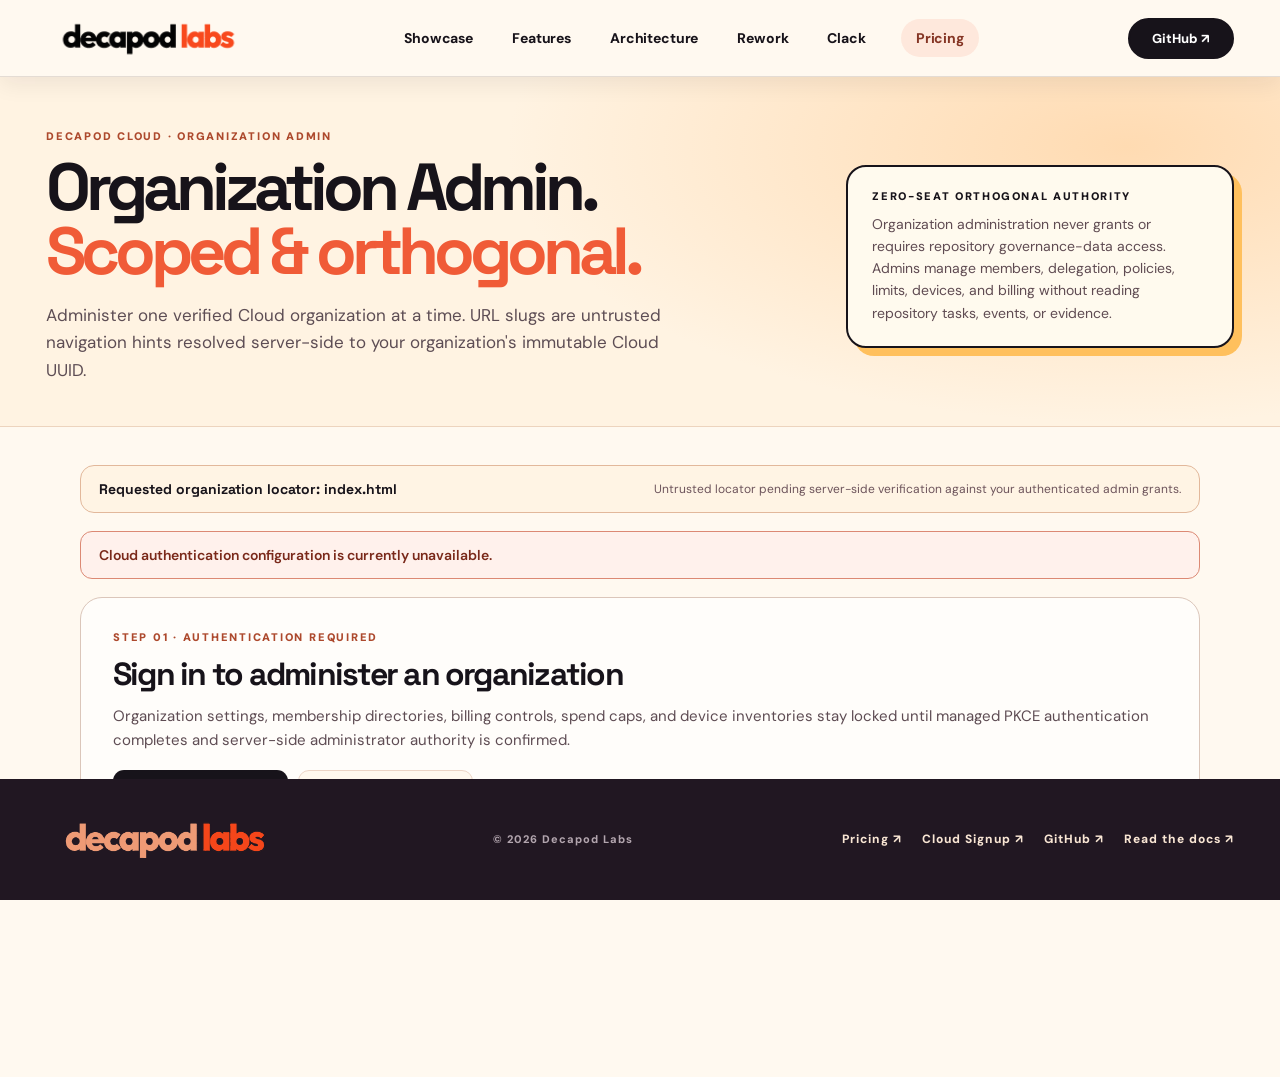
==== admin/index.html @ 1f008b2f "Harden public proof provenance (#72) and degraded availability & synthetic readiness (#71)" ====
<!doctype html>
<html lang="en">
<head>
<meta charset="utf-8">
<meta name="viewport" content="width=device-width, initial-scale=1">
<meta name="theme-color" content="#fff5e9">
<meta name="robots" content="noindex,nofollow">
<meta name="referrer" content="no-referrer">
<meta name="decapod-flow-contract" content="1">
<meta name="decapod-asset-release" content="20261124-p3">
<meta name="description" content="Authenticated Decapod Cloud organization administration: members, invitations, repository assignments, resource limits, spend caps, devices, and billing.">
<link rel="canonical" href="https://decapodlabs.ai/admin/">
<link rel="icon" type="image/png" href="/assets/favicon.png">
<link rel="preconnect" href="https://fonts.googleapis.com">
<link rel="preconnect" href="https://fonts.gstatic.com" crossorigin>
<link href="https://fonts.googleapis.com/css2?family=DM+Sans:wght@400;500;600;700;800&family=Space+Grotesk:wght@400;500;600;700&display=swap" rel="stylesheet">
<link rel="stylesheet" href="/styles.css?v=20261123-current-nav">
<link rel="stylesheet" href="/admin/admin.css?v=20261121-w2">
<script src="/cloud-flow.js?v=20261124-p3" defer></script>
<script src="/admin/admin.js?v=20261124-p3" defer></script>
<title>Cloud Organization Admin — Decapod Labs</title>
</head>
<body class="admin-page site-footer-pinned">
<a class="skip" href="#main">Skip to content</a>
<header class="nav">
  <div class="wrap nav-content">
    <a href="/" class="brand" aria-label="Decapod Labs home"><img class="site-wordmark" src="/assets/logo-a.png" alt="Decapod Labs" width="420" height="140"></a>
    <nav class="nav-links" aria-label="Site navigation">
      <a href="/#showcase">Showcase</a>
      <a href="/#features">Features</a>
      <a href="/#architecture">Architecture</a>
      <a href="/tecr.html">Rework</a>
      <a href="/clack/index.html">Clack</a>
      <a class="nav-pricing" href="/pricing">Pricing</a>
    </nav>
    <a class="nav-cta" href="https://github.com/DecapodLabs/decapod" target="_blank" rel="noopener noreferrer">GitHub <span aria-hidden="true">↗</span></a>
  </div>
</header>
<main id="main">
  <section class="admin-hero" aria-labelledby="admin-heading">
    <div class="wrap admin-hero-grid">
      <div>
        <p class="admin-eyebrow">DECAPOD CLOUD · ORGANIZATION ADMIN</p>
        <h1 id="admin-heading">Organization Admin.<br><span>Scoped &amp; orthogonal.</span></h1>
        <p class="admin-intro">Administer one verified Cloud organization at a time. URL slugs are untrusted navigation hints resolved server-side to your organization's immutable Cloud UUID.</p>
      </div>
      <aside class="admin-guardrail-card" aria-label="Authorization boundary">
        <strong>ZERO-SEAT ORTHOGONAL AUTHORITY</strong>
        <p>Organization administration never grants or requires repository governance-data access. Admins manage members, delegation, policies, limits, devices, and billing without reading repository tasks, events, or evidence.</p>
      </aside>
    </div>
  </section>

  <section class="admin-app-section" id="admin-app" aria-label="Authenticated organization administration">
    <div class="wrap admin-shell">
      <div class="admin-banner" id="admin-route-banner" role="status" hidden>
        <strong id="admin-route-banner-title"></strong>
        <span id="admin-route-banner-note"></span>
      </div>

      <div class="admin-status-line" id="admin-status" role="status" aria-live="polite">Checking managed authentication status…</div>

      <div class="admin-card" id="admin-account-bar" hidden>
        <div class="admin-account-grid">
          <div>
            <span class="admin-kicker">AUTHENTICATED OPERATOR SESSION</span>
            <p class="admin-account-summary" id="admin-account-summary"></p>
          </div>
          <div class="admin-org-switcher" id="admin-org-switcher-wrap" hidden>
            <label for="admin-org-select">Administered organization</label>
            <select id="admin-org-select"></select>
            <span class="admin-org-badge" id="admin-org-uuid-badge"></span>
          </div>
          <div class="admin-account-actions">
            <button type="button" class="admin-btn admin-btn-secondary" id="admin-refresh-btn">Refresh organization</button>
            <button type="button" class="admin-btn admin-btn-ghost" id="admin-sign-out-btn">Sign out</button>
          </div>
        </div>
      </div>

      <div class="admin-card" id="admin-auth-gate">
        <span class="admin-kicker">STEP 01 · AUTHENTICATION REQUIRED</span>
        <h2>Sign in to administer an organization</h2>
        <p class="admin-copy">Organization settings, membership directories, billing controls, spend caps, and device inventories stay locked until managed PKCE authentication completes and server-side administrator authority is confirmed.</p>
        <div class="admin-actions">
          <button type="button" class="admin-btn admin-btn-primary" id="admin-auth-github">Sign in with GitHub <span aria-hidden="true">↗</span></button>
          <button type="button" class="admin-btn admin-btn-secondary" id="admin-auth-google">Sign in with Google <span aria-hidden="true">↗</span></button>
          <button type="button" class="admin-btn admin-btn-ghost" id="admin-cancel-auth-btn" hidden>Cancel pending sign-in</button>
        </div>
        <p class="admin-hint" id="admin-auth-provider-note" role="status"></p>
      </div>

      <div class="admin-card" id="admin-identity-panel" hidden>
        <span class="admin-kicker">STEP 02 · IDENTITY VERIFICATION</span>
        <h2 id="admin-identity-heading">Connect a verified GitHub identity</h2>
        <p class="admin-copy" id="admin-identity-message"></p>
        <div class="admin-actions" id="admin-identity-link-actions" hidden>
          <button type="button" class="admin-btn admin-btn-primary" id="admin-link-github-btn">Link verified GitHub account <span aria-hidden="true">↗</span></button>
        </div>
        <div class="admin-actions" id="admin-identity-quarantine-actions" hidden>
          <button type="button" class="admin-btn admin-btn-primary" id="admin-confirm-provider-btn">Confirm attached provider</button>
          <button type="button" class="admin-btn admin-btn-danger" id="admin-revoke-provider-btn">Revoke unexpected provider</button>
        </div>
      </div>

      <div class="admin-card admin-card-denied" id="admin-denied-panel" hidden>
        <span class="admin-kicker" id="admin-denied-kicker">ACCESS DENIED</span>
        <h2 id="admin-denied-heading">Organization administration unavailable</h2>
        <p class="admin-copy" id="admin-denied-message"></p>
        <p class="admin-hint" id="admin-denied-detail" role="status"></p>
        <div class="admin-actions" id="admin-denied-actions">
          <button type="button" class="admin-btn admin-btn-primary" id="admin-open-authorized-org-btn" hidden>Switch to an administered organization</button>
          <a class="admin-btn admin-btn-secondary" href="/pricing">View Cloud plans <span aria-hidden="true">↗</span></a>
          <a class="admin-btn admin-btn-ghost" href="/signup">Go to Cloud signup <span aria-hidden="true">↗</span></a>
        </div>
      </div>

      <div class="admin-workspace" id="admin-workspace" hidden>
        <section class="admin-card admin-context-card" aria-labelledby="admin-context-heading">
          <div class="admin-context-header">
            <div>
              <span class="admin-kicker">CANONICAL ORGANIZATION CONTEXT</span>
              <h2 id="admin-context-heading">Verified organization scope</h2>
            </div>
            <span class="admin-pill" id="admin-orthogonality-pill">ZERO-SEAT ADMIN · NO REPO DATA ACCESS</span>
          </div>
          <dl class="admin-context-meta">
            <div><dt>Canonical Cloud Org UUID</dt><dd id="admin-active-org-uuid"></dd></div>
            <div><dt>Resolved Slug</dt><dd id="admin-active-org-slug"></dd></div>
            <div><dt>Source Provider</dt><dd id="admin-active-org-provider"></dd></div>
            <div><dt>Governance-Data Isolation</dt><dd id="admin-orthogonality-summary"></dd></div>
          </dl>
          <p class="admin-hint" id="admin-route-mode-note"></p>
        </section>

        <section class="admin-card" id="admin-repos-section" aria-labelledby="admin-repos-heading">
          <span class="admin-kicker">REPOSITORIES &amp; PAID SEAT ASSIGNMENTS</span>
          <h2 id="admin-repos-heading">Repository registry &amp; explicit seat grants</h2>
          <p class="admin-copy">Org admins can enroll repositories, rename display settings, and assign purchased seats without holding a contributor seat themselves. Repository tasks, events, and evidence remain inaccessible from Admin.</p>

          <div class="admin-table-wrap">
            <table class="admin-table">
              <thead>
                <tr>
                  <th scope="col">Repository</th>
                  <th scope="col">Canonical ID</th>
                  <th scope="col">Paid capacity</th>
                  <th scope="col">Your repo data access</th>
                </tr>
              </thead>
              <tbody id="admin-repos-list"></tbody>
            </table>
          </div>
          <p class="admin-hint" id="admin-repos-empty" hidden>No active repositories enrolled in this organization yet.</p>

          <div class="admin-subgrid">
            <div class="admin-subcard">
              <h3>Enroll verified GitHub repository</h3>
              <div class="admin-field">
                <label for="admin-enroll-repo-input">Repository slug (<code>owner/repo</code>)</label>
                <input id="admin-enroll-repo-input" type="text" autocomplete="off" spellcheck="false" placeholder="DecapodLabs/decapod" maxlength="201">
              </div>
              <div class="admin-actions">
                <button type="button" class="admin-btn admin-btn-primary" id="admin-enroll-repo-btn">Verify &amp; enroll repository</button>
                <button type="button" class="admin-btn admin-btn-secondary" id="admin-authorize-github-btn" hidden>Authorize GitHub repo lookup <span aria-hidden="true">↗</span></button>
              </div>
              <p class="admin-hint" id="admin-enroll-status" role="status"></p>
            </div>

            <div class="admin-subcard">
              <h3>Rename repository display label</h3>
              <div class="admin-field">
                <label for="admin-settings-project-select">Target repository</label>
                <select id="admin-settings-project-select"></select>
              </div>
              <div class="admin-field">
                <label for="admin-settings-project-name">Display name</label>
                <input id="admin-settings-project-name" type="text" maxlength="200" autocomplete="off">
              </div>
              <div class="admin-actions">
                <button type="button" class="admin-btn admin-btn-secondary" id="admin-save-project-btn">Save display name</button>
              </div>
              <p class="admin-hint" id="admin-project-settings-status" role="status"></p>
            </div>
          </div>

          <div class="admin-subcard admin-seat-assign-card">
            <h3>Assign or revoke paid repository seat</h3>
            <p class="admin-hint">Assigning a seat grants that member access only to the chosen repository. Removing an admin's paid seat preserves their organization Admin role.</p>
            <div class="admin-form-row">
              <div class="admin-field">
                <label for="admin-assign-project-select">Repository</label>
                <select id="admin-assign-project-select"></select>
              </div>
              <div class="admin-field">
                <label for="admin-assign-member-select">Seated member</label>
                <select id="admin-assign-member-select"></select>
              </div>
            </div>
            <div class="admin-actions">
              <button type="button" class="admin-btn admin-btn-primary" id="admin-assign-seat-btn">Assign paid seat</button>
              <button type="button" class="admin-btn admin-btn-danger" id="admin-revoke-seat-btn">Revoke paid seat</button>
              <button type="button" class="admin-btn admin-btn-ghost" id="admin-more-billing-members-btn" hidden>Load more eligible members</button>
            </div>
            <p class="admin-hint" id="admin-seat-assign-status" role="status"></p>
          </div>
        </section>

        <section class="admin-card" id="admin-members-section" aria-labelledby="admin-members-heading">
          <span class="admin-kicker">MEMBERS, INVITATIONS &amp; DELEGATION</span>
          <h2 id="admin-members-heading">Organization directory &amp; admin delegation</h2>
          <p class="admin-copy">Invite teammates by verified account UUID, manage seated members, delegate administrator authority independently of repository seats, and transfer primary ownership.</p>

          <div class="admin-subgrid">
            <div class="admin-subcard">
              <h3>Seated workspace members</h3>
              <ul class="admin-list" id="admin-members-list"></ul>
              <div class="admin-actions">
                <button type="button" class="admin-btn admin-btn-secondary" id="admin-refresh-members-btn">Refresh members</button>
                <button type="button" class="admin-btn admin-btn-ghost" id="admin-next-members-btn" hidden>Load more members</button>
              </div>
              <p class="admin-hint" id="admin-members-status" role="status"></p>
            </div>

            <div class="admin-subcard">
              <h3>Invite teammate (membership only)</h3>
              <p class="admin-hint">Invitations bind to a verified Decapod Cloud account UUID. Acceptance grants organization membership only; repository data access requires an explicit seat assignment.</p>
              <div class="admin-field">
                <label for="admin-invite-recipient">Recipient Cloud Account UUID</label>
                <input id="admin-invite-recipient" type="text" autocomplete="off" spellcheck="false" placeholder="00000000-0000-4000-8000-000000000000" maxlength="36">
              </div>
              <div class="admin-actions">
                <button type="button" class="admin-btn admin-btn-primary" id="admin-invite-btn">Create invitation</button>
                <button type="button" class="admin-btn admin-btn-secondary" id="admin-refresh-invitations-btn">Refresh invitations</button>
                <button type="button" class="admin-btn admin-btn-ghost" id="admin-more-invitations-btn" hidden>Load more invitations</button>
              </div>
              <div class="admin-invite-copy-box" id="admin-invitation-copy-box" hidden>
                <label for="admin-invitation-link">Single-use invitation URL</label>
                <input id="admin-invitation-link" type="text" readonly>
                <button type="button" class="admin-btn admin-btn-secondary" id="admin-copy-invitation-btn">Copy invitation URL</button>
              </div>
              <ul class="admin-list" id="admin-invitations-list"></ul>
              <p class="admin-hint" id="admin-invitations-status" role="status"></p>
            </div>
          </div>

          <div class="admin-subcard" id="admin-delegation-box">
            <h3>Administrator delegation &amp; continuity</h3>
            <p class="admin-hint" id="admin-delegation-note">Delegated organization administrators manage members, billing, repositories, policies, and limits without automatic repository governance-data grants. The last active administrator cannot be removed.</p>
            <p class="admin-hint" id="admin-delegation-meta"></p>
            <ul class="admin-list" id="admin-delegation-list"></ul>
            <ul class="admin-list" id="admin-delegation-invites-list"></ul>
            <div class="admin-form-row">
              <div class="admin-field">
                <label for="admin-delegate-account">Target member Account UUID</label>
                <input id="admin-delegate-account" type="text" autocomplete="off" spellcheck="false" placeholder="00000000-0000-4000-8000-000000000000" maxlength="36">
              </div>
              <div class="admin-field">
                <label for="admin-delegate-action-note">Expected policy role</label>
                <input id="admin-delegate-action-note" type="text" readonly value="admin (orthogonal to repo seats)">
              </div>
            </div>
            <div class="admin-actions">
              <button type="button" class="admin-btn admin-btn-primary" id="admin-grant-admin-btn">Grant org admin</button>
              <button type="button" class="admin-btn admin-btn-secondary" id="admin-invite-admin-btn">Invite org admin</button>
              <button type="button" class="admin-btn admin-btn-danger" id="admin-revoke-admin-btn">Revoke org admin</button>
              <button type="button" class="admin-btn admin-btn-secondary" id="admin-transfer-owner-btn">Transfer primary ownership</button>
            </div>
            <p class="admin-hint" id="admin-delegation-status" role="status"></p>
          </div>
        </section>

        <section class="admin-card" id="admin-templates-section" aria-labelledby="admin-templates-heading">
          <span class="admin-kicker">CROSS-ORGANIZATION POLICY TEMPLATES</span>
          <h2 id="admin-templates-heading">Export &amp; import repository access-policy templates</h2>
          <p class="admin-copy">When you administer multiple organizations, export bounded repository policy templates (tier, repair-approval, TTL) into another organization you administer without copying seats, grants, billing, or governance data.</p>
          <div class="admin-form-row">
            <div class="admin-field">
              <label for="admin-template-source-project">Source repository (current org)</label>
              <select id="admin-template-source-project"></select>
            </div>
            <div class="admin-field">
              <label for="admin-template-target-org">Destination administered organization</label>
              <select id="admin-template-target-org"></select>
            </div>
            <div class="admin-field">
              <label for="admin-template-target-project">Target repository ID/slug (on destination)</label>
              <input id="admin-template-target-project" type="text" autocomplete="off" spellcheck="false" placeholder="TargetOrg/repo" maxlength="201">
            </div>
          </div>
          <div class="admin-actions">
            <button type="button" class="admin-btn admin-btn-secondary" id="admin-export-template-btn">Export policy template</button>
            <button type="button" class="admin-btn admin-btn-secondary" id="admin-preview-template-btn" disabled>Preview in target</button>
            <button type="button" class="admin-btn admin-btn-primary" id="admin-import-template-btn" disabled>Apply policy template</button>
          </div>
          <p class="admin-hint" id="admin-template-status" role="status"></p>
          <ul class="admin-list" id="admin-template-audit-list"></ul>
        </section>

        <section class="admin-card" id="admin-limits-section" aria-labelledby="admin-limits-heading">
          <span class="admin-kicker">SPEND CAPS, OPERATING LIMITS &amp; ALERTS</span>
          <h2 id="admin-limits-heading">Resource limits &amp; paid overage spend cap</h2>
          <p class="admin-copy">Paid overages remain OFF by default ($0 exposure). Configure operating limits and warning/critical alerts per resource category, or opt in explicitly with a finite monthly USD spend cap.</p>

          <div class="admin-overage-box">
            <p class="admin-status-inline" id="admin-overage-status">Loading spend-cap policy…</p>
            <p class="admin-hint" id="admin-overage-receipt"></p>
            <div class="admin-form-row">
              <div class="admin-field">
                <label for="admin-overage-cap-usd">Monthly paid overage spend cap (USD)</label>
                <input id="admin-overage-cap-usd" type="number" min="1" max="1000000" step="0.01" placeholder="25.00">
              </div>
              <div class="admin-field admin-checkbox-field">
                <label><input id="admin-overage-terms-check" type="checkbox"> Acknowledge published V7 per-resource overage terms (request pressure excluded)</label>
              </div>
            </div>
            <div class="admin-actions">
              <button type="button" class="admin-btn admin-btn-primary" id="admin-overages-enable-btn">Enable paid overages with cap</button>
              <button type="button" class="admin-btn admin-btn-secondary" id="admin-overages-update-btn" hidden>Update monthly spend cap</button>
              <button type="button" class="admin-btn admin-btn-danger" id="admin-overages-revoke-btn" hidden>Revoke paid overages</button>
            </div>
            <p class="admin-hint" id="admin-overage-save-status" role="status"></p>
            <ul class="admin-list" id="admin-overage-ledger-list"></ul>
          </div>

          <div class="admin-resource-grid" id="admin-resource-cards"></div>

          <div class="admin-subcard">
            <h3>Adjust category operating limit</h3>
            <div class="admin-form-row">
              <div class="admin-field">
                <label for="admin-limit-metric">Resource metric</label>
                <select id="admin-limit-metric"></select>
              </div>
              <div class="admin-field">
                <label for="admin-limit-cap">Operating limit (blank = default ceiling)</label>
                <input id="admin-limit-cap" type="number" min="1" step="1" placeholder="Default ceiling">
              </div>
              <div class="admin-field">
                <label for="admin-limit-warn">Warning threshold (%)</label>
                <input id="admin-limit-warn" type="number" min="1" max="99" step="1" value="80">
              </div>
              <div class="admin-field">
                <label for="admin-limit-crit">Critical threshold (%)</label>
                <input id="admin-limit-crit" type="number" min="2" max="100" step="1" value="95">
              </div>
              <div class="admin-field">
                <label for="admin-limit-notify">Notify channel flags (0–7)</label>
                <input id="admin-limit-notify" type="number" min="0" max="7" step="1" value="1">
              </div>
            </div>
            <div class="admin-actions">
              <button type="button" class="admin-btn admin-btn-primary" id="admin-save-limit-btn">Save operating limit</button>
              <button type="button" class="admin-btn admin-btn-secondary" id="admin-reset-limit-btn">Reset to default ceiling</button>
              <button type="button" class="admin-btn admin-btn-ghost" id="admin-refresh-limits-btn">Refresh limits &amp; alerts</button>
            </div>
            <p class="admin-hint" id="admin-limit-save-status" role="status"></p>
          </div>

          <div class="admin-subcard">
            <h3>Active resource &amp; spend alerts</h3>
            <ul class="admin-list" id="admin-resource-alerts"></ul>
          </div>
        </section>

        <section class="admin-card" id="admin-billing-section" aria-labelledby="admin-billing-heading">
          <span class="admin-kicker">BILLING &amp; SUBSCRIPTION PORTAL</span>
          <h2 id="admin-billing-heading">Subscription status &amp; Stripe Billing Portal</h2>
          <p class="admin-status-inline" id="admin-billing-status">Checking billing state…</p>
          <div class="admin-subcard" id="admin-pending-order-box" hidden>
            <p class="admin-hint" id="admin-pending-order-summary"></p>
            <div class="admin-actions">
              <button type="button" class="admin-btn admin-btn-danger" id="admin-cancel-order-btn">Cancel pending billing change</button>
            </div>
          </div>
          <div class="admin-actions">
            <button type="button" class="admin-btn admin-btn-primary" id="admin-billing-portal-btn">Open Stripe Billing Portal <span aria-hidden="true">↗</span></button>
            <a class="admin-btn admin-btn-secondary" id="admin-add-capacity-link" href="/signup">Purchase or add repo capacity <span aria-hidden="true">↗</span></a>
          </div>
          <p class="admin-hint" id="admin-billing-detail" role="status"></p>
        </section>

        <section class="admin-card" id="admin-devices-section" aria-labelledby="admin-devices-heading">
          <span class="admin-kicker">ENROLLED DEVICES &amp; KEY REVOCATION</span>
          <h2 id="admin-devices-heading">Enrolled CLI device inventory</h2>
          <p class="admin-copy">Inspect enrolled DPoP device keys (JWK thumbprint, enrollment timestamp, last-seen timestamp, and MFA step-up assurance) and revoke keys immediately.</p>
          <div class="admin-actions">
            <button type="button" class="admin-btn admin-btn-secondary" id="admin-refresh-devices-btn">Refresh enrolled devices</button>
          </div>
          <p class="admin-hint" id="admin-devices-status" role="status"></p>
          <ul class="admin-list" id="admin-devices-list"></ul>
        </section>

        <section class="admin-card" id="admin-recovery-section" aria-labelledby="admin-recovery-heading">
          <span class="admin-kicker">CONTINUITY &amp; RECOVERY</span>
          <h2 id="admin-recovery-heading">Organization recovery contact &amp; orphan recovery</h2>
          <p class="admin-copy">Designate a secondary recovery contact or inspect high-assurance dual-proof organization recovery without database credentials, SQL access, or impersonating departed users.</p>
          <p class="admin-status-inline" id="admin-recovery-contact-summary">Loading designated recovery contact…</p>
          <div class="admin-form-row">
            <div class="admin-field">
              <label for="admin-recovery-contact-input">Designated recovery contact Account UUID</label>
              <input id="admin-recovery-contact-input" type="text" autocomplete="off" spellcheck="false" placeholder="00000000-0000-4000-8000-000000000000" maxlength="36">
            </div>
          </div>
          <div class="admin-actions">
            <button type="button" class="admin-btn admin-btn-primary" id="admin-set-recovery-contact-btn">Set recovery contact</button>
            <button type="button" class="admin-btn admin-btn-danger" id="admin-clear-recovery-contact-btn">Clear recovery contact</button>
            <button type="button" class="admin-btn admin-btn-secondary" id="admin-refresh-recovery-btn">Refresh recovery status</button>
          </div>
          <p class="admin-hint" id="admin-recovery-status" role="status">Orphaned organization recovery requires fresh authentication and two independent verified corporate proofs.</p>
        </section>
      </div>
    </div>
  </section>
</main>
<footer class="footer"><div class="wrap footer-grid"><a href="/" class="footer-brand" aria-label="Decapod Labs home"><img class="site-wordmark" src="/assets/logo-c.png?v=20261118-footer" alt="Decapod Labs" width="420" height="140"></a><span>© 2026 Decapod Labs</span><div><a href="/pricing">Pricing ↗</a><a href="/signup">Cloud Signup ↗</a><a href="https://github.com/DecapodLabs/decapod">GitHub ↗</a><a href="https://decapodlabs.github.io/decapod/">Read the docs ↗</a></div></div></footer>
</body>
</html>
---- styles.css ----
:root{--paper:#fff9f0;--milk:#fff1e0;--white:#fffdfa;--ink:#17131a;--ink2:#29212c;--orange:#f05b37;--orange2:#ff7642;--sun:#ffc65b;--pink:#ffbed0;--border:#35272b;--muted:#786f72;--radius:26px}
*{box-sizing:border-box}html{scroll-behavior:smooth}body{margin:0;color:var(--ink);background:var(--paper);font-family:"DM Sans",system-ui,-apple-system,sans-serif;-webkit-font-smoothing:antialiased}a{color:inherit}button{font:inherit}img{max-width:100%}.wrap{width:min(1430px,calc(100% - 92px));margin-inline:auto}::selection{background:var(--orange);color:#fff}.skip{position:fixed;top:-200px;left:10px;padding:14px;background:#111;color:white;z-index:99}.skip:focus{top:10px}.scroll-progress{height:4px;position:fixed;top:0;left:0;z-index:100;width:0;background:var(--orange);pointer-events:none}.nav{position:relative;z-index:8;border-bottom:1px solid rgba(46,23,23,.1);background:rgba(255,250,242,.93);backdrop-filter:blur(15px)}.nav-content{height:94px;display:flex;align-items:center;justify-content:space-between;gap:24px}.brand{text-decoration:none;display:flex;align-items:center;gap:10px;font-family:"Space Grotesk",sans-serif;font-size:22px;font-weight:700;letter-spacing:-.07em;white-space:nowrap}.brand img{width:49px;height:49px;object-fit:contain}.brand-small{display:inline-block;background:var(--orange);color:white;font-size:12px;letter-spacing:.03em;padding:4px 6px;transform:rotate(-3deg);margin-left:5px;vertical-align:middle;border-radius:3px}.nav-links{display:flex;align-items:center;gap:31px}.nav-links a{font-size:13px;font-weight:800;text-decoration:none}.nav-links a:hover,.footer a:hover,.text-link:hover{color:var(--orange)}.nav-cta{border:2px solid var(--ink);border-radius:100px;text-decoration:none;padding:12px 23px;font-size:13px;font-weight:800;background:var(--ink);color:white;transition:transform .2s,box-shadow .2s}.nav-cta:hover{transform:translateY(-3px);box-shadow:0 6px 0 var(--orange)}.hero{position:relative;overflow:hidden;background:radial-gradient(ellipse 75% 100% at 85% 10%,#ffdfb8 0%,transparent 75%),#fff5e9}.hero-noise{position:absolute;inset:0;pointer-events:none;opacity:.3;background-image:radial-gradient(#e69b74 .7px,transparent .7px);background-size:20px 20px;mask-image:linear-gradient(to right,transparent 25%,black)}.hero-grid{display:grid;grid-template-columns:55% 45%;min-height:760px;align-items:center;position:relative;z-index:1}.hero-text{padding:75px 0 90px;position:relative;z-index:3}.eyebrow,.tiny-label{font-size:12px;font-weight:900;letter-spacing:.13em;text-transform:uppercase;display:flex;align-items:center;gap:10px}.eyebrow-star{color:var(--orange);font-size:23px}.hero h1{font-family:"Space Grotesk",sans-serif;font-size:clamp(94px,10.5vw,175px);line-height:.78;letter-spacing:-.098em;margin:39px 0 48px;font-weight:700;white-space:nowrap}.hero h1 span{color:var(--orange)}.hero-lead{font-family:"Space Grotesk",sans-serif;font-size:clamp(26px,3vw,45px);font-weight:700;letter-spacing:-.056em;line-height:1.02;margin:0 0 18px;max-width:630px}.hero-body{font-size:19px;line-height:1.54;max-width:565px;color:#4c3f41;margin:0}.hero-actions{display:flex;gap:13px;flex-wrap:wrap;margin:36px 0 43px}.btn{display:inline-flex;align-items:center;justify-content:space-between;gap:19px;padding:19px 25px;border-radius:13px;font-size:14px;text-transform:uppercase;text-decoration:none;font-weight:800;box-shadow:0 4px 0 rgba(34,15,22,.1);transition:transform .2s,box-shadow .2s}.btn:hover{transform:translateY(-3px);box-shadow:0 8px 0 rgba(34,15,22,.12)}.btn-dark{background:var(--ink);color:white}.btn-outline{background:transparent;border:2px solid var(--ink);padding:17px 23px}.btn span{font-size:20px}.hero-facts{display:flex;gap:25px;flex-wrap:wrap;font-size:11px;font-weight:900;letter-spacing:.12em}.hero-facts span{display:flex;align-items:center;gap:8px}.hero-facts i{height:7px;width:7px;border-radius:50%;background:var(--orange)}.hero-showcase{height:650px;position:relative;display:grid;place-items:center;isolation:isolate}.sunburst{position:absolute;inset:7% -8% 5%;border-radius:50%;background:radial-gradient(circle at 40% 33%,#ffcc73 5%,#ffad54 42%,#f05b37 72%,#d93b24 100%);box-shadow:0 24px 90px rgba(229,78,31,.23);transform:rotate(-12deg)}.sunburst:after{content:"";position:absolute;inset:6%;border-radius:50%;border:1px dashed rgba(255,246,207,.65)}.hero-halo{position:absolute;border:1px solid rgba(255,248,228,.8);border-radius:50%;pointer-events:none}.halo-a{inset:0% -14% 0;transform:rotate(18deg)}.halo-b{inset:16% -30%;transform:rotate(-16deg)}.crab-art{position:relative;z-index:1;filter:drop-shadow(0px 35px 25px rgba(75,22,24,.23));animation:levitate 4.1s ease-in-out infinite;transform-origin:center}.crab-art img{width:min(600px,44vw);height:auto}.hero-caption{position:absolute;z-index:3;bottom:20px;right:-10px;background:var(--ink);color:#fff;font-size:13px;font-weight:900;letter-spacing:.09em;padding:17px 22px;border-radius:8px;transform:rotate(-5deg);box-shadow:10px 9px 0 var(--sun)}.hero-caption span{margin-right:7px}.floating-chip{position:absolute;z-index:3;background:#fffdf6;border:2px solid var(--ink);padding:13px 17px;font-size:11px;font-weight:900;letter-spacing:.06em;border-radius:13px;box-shadow:5px 5px 0 rgba(33,20,20,.18)}.chip-one{top:9%;left:-12%;transform:rotate(-9deg)}.chip-two{bottom:16%;left:0%;transform:rotate(8deg)}.floating-chip b{color:var(--orange)}.hero-bottom{height:72px;display:flex;align-items:center;justify-content:space-between;border-top:1px solid rgba(44,15,18,.12);font-size:11px;font-weight:900;letter-spacing:.15em;position:relative;z-index:2}.hero-bottom span span{color:var(--orange)}.section-marker{display:flex;justify-content:space-between;gap:15px;border-bottom:1px solid rgba(255,255,255,.22);padding-bottom:17px;font-size:11px;font-weight:900;letter-spacing:.16em}.section-marker.dark{border-bottom-color:rgba(0,0,0,.15)}.film-section{background:var(--ink);color:white;padding:105px 0 92px}.film-title-row{display:flex;justify-content:space-between;align-items:end;gap:30px;margin:48px 0 33px}.film-title-row h2,.kernel-heading h2,.install-grid h2,.flow-grid h2,.closing h2,.statement h2{font-family:"Space Grotesk",sans-serif;letter-spacing:-.075em}.film-title-row h2{font-size:clamp(50px,6.8vw,96px);line-height:.98;margin:0}.film-title-row h2 span{color:var(--orange2)}.film-title-row p{max-width:330px;font-size:17px;line-height:1.5;color:#d4c7c6}.video-shell{position:relative;border:10px solid #38282e;border-radius:25px;overflow:hidden;background:#fff;box-shadow:0 23px 80px rgba(0,0,0,.42)}.video-shell video{width:100%;aspect-ratio:16/9;display:block;object-fit:cover}.video-corner{position:absolute;top:20px;right:22px;color:#242124;background:rgba(255,255,255,.91);font-size:10px;font-weight:900;letter-spacing:.16em;padding:8px 11px;border-radius:4px}.video-controls{display:flex;align-items:center;justify-content:space-between;gap:20px;padding-top:25px}.video-controls button{color:#fff;background:var(--orange);padding:15px 19px;font-size:12px;font-weight:900;letter-spacing:.14em;cursor:pointer;border:0;border-radius:10px}.video-controls button:hover{background:#ff7b56}.video-controls>span{color:#b5a6ae;font-size:12px;letter-spacing:.11em;font-weight:800}.statement{background:var(--orange);color:var(--ink);padding:108px 0 114px}.statement-grid{display:grid;grid-template-columns:1fr 4fr;gap:35px}.statement .tiny-label{padding-top:14px}.statement h2{font-size:clamp(44px,6.9vw,112px);line-height:1.05;font-weight:700;margin:0;max-width:1200px}.statement h2 em{font-style:normal;color:#fff9f0;text-decoration:underline;text-decoration-thickness:6px;text-underline-offset:10px}.kernel-section{padding:102px 0 110px;background:var(--paper)}.kernel-heading{display:flex;justify-content:space-between;align-items:end;gap:60px;margin:53px 0 45px}.kernel-heading h2{font-size:clamp(47px,6.5vw,91px);line-height:.97;margin:0;max-width:780px}.kernel-heading h2 span{color:var(--orange)}.kernel-heading p{font-size:19px;line-height:1.5;color:#6d5e5f;max-width:370px}.feature-grid{display:grid;grid-template-columns:repeat(2,minmax(0,1fr));gap:18px}.feature-card{min-height:390px;padding:36px 38px 31px;border-radius:20px;border:2px solid rgba(25,15,24,.16);display:flex;flex-direction:column;transition:transform .25s,box-shadow .25s}.feature-card:hover{transform:translateY(-6px);box-shadow:0 13px 0 rgba(28,17,23,.13)}.feature-orange{background:var(--orange);color:#22131c}.feature-cream{background:#ffe3b2}.feature-ink{background:#241b29;color:white}.feature-pink{background:#ffc1cf}.feature-head{display:flex;align-items:center;justify-content:space-between;font-size:11px;letter-spacing:.15em;font-weight:900}.feature-head span:last-child{font-size:42px;line-height:.65}.feature-card h3{font-family:"Space Grotesk",sans-serif;font-size:clamp(38px,4.1vw,65px);line-height:.93;letter-spacing:-.08em;margin:45px 0 19px}.feature-card p{font-size:17px;line-height:1.5;max-width:500px;margin:0 0 30px}.feature-foot{font-size:10px;font-weight:900;letter-spacing:.1em;margin-top:auto}.flow-section{background:#ffdc8e;padding:108px 0}.flow-grid{display:grid;grid-template-columns:1.05fr .95fr;align-items:center;gap:100px}.flow-grid h2{font-size:clamp(54px,5.9vw,92px);line-height:1.01;margin:34px 0}.flow-grid h2 span{color:#d7472b}.flow-grid p:not(.eyebrow){max-width:550px;font-size:19px;line-height:1.55;color:#49332f}.text-link{display:inline-block;margin-top:12px;font-size:15px;font-weight:900;text-underline-offset:5px}.flow-diagram{border:2px solid var(--ink);border-radius:22px;padding:25px;background:#fff8e8;box-shadow:13px 13px 0 var(--orange)}.diagram-unit{display:flex;gap:21px;align-items:center;padding:21px 24px;background:#ffefd6;border-radius:11px;border:1px solid #e8c9a5}.unit-number{font-size:14px;font-weight:900;color:#ab6152}.diagram-unit div{display:flex;flex-direction:column;gap:7px}.diagram-unit b{font-size:16px;font-weight:900}.diagram-unit small{font-size:13px;color:#826e67}.diagram-arrow{text-align:center;font-size:30px;font-weight:800;color:var(--orange);padding:9px}.diagram-hot{background:var(--orange);border-color:var(--orange);color:#1b1014}.diagram-hot small,.diagram-hot .unit-number{color:#642b23}.diagram-crab{margin-left:auto;font-size:40px}.install-section{background:#fff9f0;padding:112px 0}.install-grid{display:grid;grid-template-columns:.91fr 1.09fr;gap:70px;align-items:center;padding:55px 0}.install-grid h2{font-size:clamp(63px,7.2vw,106px);line-height:.9;margin:0 0 25px}.install-grid h2 span{color:var(--orange)}.install-grid p{max-width:505px;font-size:19px;line-height:1.55;color:#65595c}.install-panel{border:2px solid var(--ink);background:var(--ink);color:#fff;border-radius:17px;padding:28px;box-shadow:11px 11px 0 var(--orange)}.install-title{display:flex;justify-content:space-between;font-size:11px;letter-spacing:.14em;font-weight:900;padding-bottom:24px}.terminal-dots{color:var(--orange)}.shell{display:flex;align-items:center;gap:13px;padding:20px;background:#342933;border-radius:10px;min-height:98px}.shell>span{font-size:23px;color:var(--orange)}.shell code{font-size:clamp(12px,1.25vw,17px);font-family:"SFMono-Regular",Consolas,monospace;color:#fff2dc;flex:1;white-space:normal;overflow-wrap:anywhere}.shell button{border:0;border-radius:7px;background:var(--orange);color:white;font-size:11px;font-weight:900;padding:12px;cursor:pointer}.shell button:hover{background:#ff926e}.install-panel>p{font-size:13px;color:#c1b5bb;margin:18px 0 25px}.install-choices{display:flex;flex-wrap:wrap;gap:18px;border-top:1px solid #594b58;padding-top:24px}.install-choices a{color:var(--sun);font-size:11px;font-weight:900;letter-spacing:.09em;text-decoration:none}.install-choices a:hover{text-decoration:underline}.closing{background:var(--orange);padding:75px 0 100px;overflow:hidden}.closing-grid{display:grid;grid-template-columns:1.5fr .5fr;align-items:center}.closing h2{font-size:clamp(120px,18vw,300px);line-height:.78;margin:30px 0;font-weight:700}.closing h2 span{color:#fff}.closing-right{display:flex;flex-direction:column;align-items:flex-start}.closing-right img{width:200px;filter:drop-shadow(0 17px 20px rgba(66,19,21,.15));animation:levitate 4s ease-in-out infinite}.closing-right p{font-weight:700;font-size:20px;line-height:1.45;margin:17px 0 26px}.footer{background:#211722;color:#f9e6d4;padding:38px 0}.footer-grid{display:flex;align-items:center;justify-content:space-between;gap:20px;font-size:11px;font-weight:800;letter-spacing:.09em}.footer-brand{font-size:20px;letter-spacing:-.03em;text-decoration:none}.footer-grid>div{display:flex;gap:20px}.footer-grid>div a{text-decoration:none}@keyframes levitate{0%,100%{transform:translateY(0) rotate(-2deg)}50%{transform:translateY(-22px) rotate(2deg)}}[data-reveal]{opacity:0;transform:translateY(24px)}[data-reveal].revealed{opacity:1;transform:translateY(0);transition:transform .6s cubic-bezier(.2,.7,.3,1),opacity .6s}
@media(max-width:1200px){.wrap{width:min(100% - 64px,1430px)}.nav-links{gap:16px}.hero-grid{grid-template-columns:55% 45%}.hero h1{font-size:clamp(83px,9.8vw,140px)}.hero-showcase{height:550px}.hero-caption{right:8px}.chip-one{left:-16px}.flow-grid{gap:50px}.feature-card h3{font-size:51px}.install-grid{gap:40px}}
@media(max-width:850px){.wrap{width:calc(100% - 36px)}.nav-content{height:80px}.nav-links{display:none}.brand{font-size:19px}.brand img{width:43px;height:43px}.hero-grid{grid-template-columns:1fr;min-height:unset}.hero-text{padding:70px 0 20px}.hero h1{font-size:clamp(76px,13vw,130px);margin:30px 0}.hero-showcase{height:500px;margin:0 auto;width:min(100%,620px)}.crab-art img{width:420px}.sunburst{inset:4% 7%}.hero-caption{right:0}.hero-bottom{height:60px}.film-section,.kernel-section,.install-section{padding:70px 0}.film-title-row,.kernel-heading{display:block}.film-title-row p,.kernel-heading p{max-width:100%;margin-top:20px}.statement{padding:70px 0}.statement-grid{display:block}.statement h2{margin-top:20px}.flow-grid{grid-template-columns:1fr;gap:50px}.install-grid{grid-template-columns:1fr;gap:20px}.closing-grid{grid-template-columns:1fr}.closing h2{font-size:clamp(110px,20vw,200px)}.closing-right{flex-direction:row;flex-wrap:wrap;gap:18px;align-items:center}.closing-right img{width:130px}.closing-right p{margin:0}.footer-grid{flex-wrap:wrap}}
@media(max-width:600px){.nav-cta{font-size:11px;padding:12px}.brand-small{font-size:10px}.hero-text{padding-top:55px}.hero h1{font-size:clamp(66px,17vw,102px);margin:30px 0 38px}.hero-lead{font-size:31px}.hero-body{font-size:17px}.hero-actions{margin:28px 0}.btn{width:100%;justify-content:space-between}.hero-facts{gap:12px;font-size:10px}.hero-showcase{height:330px}.crab-art img{width:300px}.hero-caption{font-size:10px;bottom:0}.floating-chip{font-size:9px;padding:8px}.chip-one{left:-5px}.chip-two{bottom:10%}.hero-bottom{font-size:9px}.section-marker{font-size:9px}.film-title-row{margin:30px 0 25px}.film-title-row h2,.kernel-heading h2{font-size:49px}.film-title-row p{font-size:15px}.video-shell{border-width:5px;border-radius:14px}.video-corner{top:9px;right:9px;font-size:8px}.video-controls{flex-direction:column;align-items:flex-start}.video-controls>span{font-size:10px}.statement h2{font-size:44px}.feature-grid{grid-template-columns:1fr}.feature-card{min-height:330px;padding:29px}.feature-card h3{font-size:46px}.flow-grid h2{font-size:52px}.install-grid h2{font-size:70px}.install-panel{padding:19px}.install-choices{gap:12px}.shell{flex-wrap:wrap}.shell code{font-size:13px;flex-basis:75%}.closing h2{font-size:clamp(100px,21vw,170px)}.footer-grid{display:block}.footer-grid>span{display:block;margin:18px 0}.footer-grid>div{display:flex;flex-wrap:wrap}}
@media(prefers-reduced-motion:reduce){html{scroll-behavior:auto}*,*:before,*:after{animation:none!important;transition:none!important}[data-reveal]{opacity:1;transform:none}}


/* Identity + editorial cut. Coral marks the brand, not decorative metadata. */
.sr-only{position:absolute!important;width:1px!important;height:1px!important;overflow:hidden!important;clip:rect(0,0,0,0)!important;white-space:nowrap!important}
.nav{background:rgba(255,249,240,.96)}
.nav-content{height:76px}
.brand,.footer-brand{display:flex;align-items:center;gap:10px;text-decoration:none;white-space:nowrap}
.brand-icon,.footer-brand img{display:block;flex-shrink:0;object-fit:contain}
.wordmark{font-family:"Outfit","DM Sans",sans-serif;font-weight:800;letter-spacing:-.075em;font-size:29px;line-height:1;text-transform:lowercase;color:var(--ink)}
.wordmark>span{color:var(--orange);margin-left:.17em}
.nav-links a{font-weight:750;font-size:14px;letter-spacing:-.01em}
.nav-cta{padding:10px 22px}
.hero{background:radial-gradient(ellipse 80% 95% at 82% 8%,#ffdfb7 0%,transparent 78%),#fff8ef}
.hero-grid{min-height:570px;grid-template-columns:54% 46%}
.hero-text{padding:80px 0 70px}
.hero h1{font-size:clamp(54px,7vw,112px);letter-spacing:-.087em;line-height:.93;margin:0 0 26px;white-space:normal}
.hero h1 .hero-metacognition{display:block;font-size:.7em;letter-spacing:-.07em;white-space:nowrap}
.hero-lead{font-size:clamp(25px,2.7vw,40px);line-height:1.07;letter-spacing:-.056em;max-width:560px;margin:0 0 16px}
.hero-body{font-size:18px;line-height:1.48;max-width:555px;color:#30272d}
.hero-actions{margin:33px 0 0;gap:13px}
.hero-actions .btn{justify-content:center;padding:16px 21px}
.hero-actions .btn-outline{padding:14px 19px}
.hero-actions .btn>span{font-size:16px}
.hero-showcase{height:510px}
.sunburst{inset:8% -7% 8%;background:radial-gradient(circle at 37% 32%,#ffd47b 3%,#ffab51 42%,#fa6b3a 72%,#e34b30 99%)}
.crab-art img{width:min(570px,44vw)}
.halo-a{inset:4% -10% 4%}
.halo-b{inset:17% -17%}
.film-section{padding:76px 0 65px;background:#1c1720}
.film-layout{display:grid;grid-template-columns:.43fr .57fr;align-items:center;gap:55px}
.film-layout h2{font-family:"Space Grotesk",sans-serif;font-size:clamp(60px,7vw,110px);letter-spacing:-.085em;line-height:.94;margin:0;color:#fff}
.film-layout h2 span{color:var(--orange2)}
.video-shell{border:7px solid #40313e;border-radius:19px;box-shadow:0 13px 33px rgba(0,0,0,.29)}
.video-shell video{width:100%;aspect-ratio:16/9;display:block}
.sound-control{margin-top:17px;border:1px solid rgba(255,255,255,.25);background:var(--orange);color:#fff;padding:11px 17px;border-radius:8px;font-size:12px;font-weight:900;letter-spacing:.02em;cursor:pointer}
.sound-control:hover{background:#ff8155}
.sound-control:focus-visible,.shell button:focus-visible,.btn:focus-visible,a:focus-visible{outline:3px solid #f7a72d;outline-offset:3px}
.statement{padding:72px 0;background:var(--orange)}
.statement h2{font-family:"Space Grotesk",sans-serif;letter-spacing:-.07em;font-size:clamp(39px,5.1vw,78px);line-height:1.05;font-weight:700;margin:0;text-align:center}
.statement h2 em{color:#fff;text-decoration-thickness:4px;text-underline-offset:8px}
.kernel-section{padding:24px 0 30px}
.feature-grid{display:grid;grid-template-columns:repeat(4,minmax(0,1fr));gap:15px}
.feature-card{min-height:234px;padding:25px 24px 23px;border-radius:17px;border:0;box-shadow:none}
.feature-card:hover{box-shadow:0 7px 0 rgba(28,17,23,.13)}
.feature-symbol{display:block;font-size:38px;font-family:"Space Grotesk",sans-serif;font-weight:700;line-height:1}
.feature-card h3{font-family:"Space Grotesk",sans-serif;font-size:clamp(26px,2.5vw,36px);line-height:.99;letter-spacing:-.075em;margin:22px 0 11px}
.feature-card p{font-size:14px;line-height:1.46;max-width:250px;margin:0}
.feature-ink{background:#251d29}
.flow-section{padding:67px 0;background:#ffe2a5}
.flow-grid{grid-template-columns:1.08fr .92fr;gap:65px}
.flow-grid h2{font-size:clamp(48px,5.6vw,79px);line-height:1;letter-spacing:-.07em;margin:0 0 23px}
.flow-grid h2 span{color:#e85732}
.flow-diagram{padding:19px;border-radius:19px;box-shadow:8px 8px 0 var(--orange)}
.diagram-unit{gap:18px;padding:16px 19px}
.diagram-unit b{font-size:17px}
.diagram-symbol{font-size:23px;color:var(--orange)}
.diagram-arrow{font-size:26px;padding:4px}
.diagram-hot{background:var(--orange)}
.diagram-hot img{width:31px;height:31px}
.text-link{margin-top:0}
.install-section{padding:67px 0}
.install-grid{grid-template-columns:.43fr .57fr;gap:50px;padding:0}
.install-grid h2{font-size:clamp(54px,6vw,94px);line-height:.94;margin:0}
.install-panel{border-radius:16px;padding:23px;box-shadow:8px 8px 0 var(--orange)}
.install-title{padding-bottom:14px}
.shell{min-height:75px;padding:17px}
.shell code{font-size:clamp(12px,1.15vw,16px)}
.install-panel>p{font-size:13px;margin:12px 0 14px}
.install-choices{padding-top:14px}
.install-choices a{letter-spacing:0;font-size:12px}
.closing{padding:52px 0 56px;background:var(--orange)}
.closing-layout{display:grid;grid-template-columns:1.35fr .65fr;align-items:center;gap:45px}
.closing h2{font-size:clamp(65px,9vw,143px);line-height:.86;letter-spacing:-.09em;margin:0;white-space:nowrap}
.closing h2 span{color:#fff}
.closing-action{border-left:1px solid rgba(255,251,237,.54);padding-left:42px}
.closing-action p{font-size:19px;line-height:1.31;font-weight:750;margin:0 0 19px}
.closing-buttons{display:flex;gap:12px;flex-wrap:wrap}
.closing-buttons .btn{padding:12px 17px;font-size:12px;box-shadow:none;gap:8px}
.btn-light{border:1px solid #fff;color:#fff;background:transparent}
.footer{padding:21px 0}
.footer-brand .wordmark{font-size:22px;color:#fff}
.footer-brand .wordmark>span{color:var(--orange2)}
.footer-grid>span{font-size:11px;color:#b2a5ae}
.footer-grid>div a{font-size:12px}
@media(max-width:1120px){
  .hero-grid{grid-template-columns:55% 45%}
  .hero h1{font-size:clamp(70px,8vw,100px)}
  .hero-showcase{height:440px}
  .crab-art img{width:min(460px,44vw)}
  .feature-card{padding:22px}
  .feature-card h3{font-size:28px}
  .film-layout{gap:35px}
  .install-grid{gap:30px}
}
@media(max-width:850px){
  .nav-content{height:75px}
  .brand .wordmark{font-size:26px}
  .hero-grid{grid-template-columns:1fr;min-height:0}
  .hero-text{padding:65px 0 12px}
  .hero h1{font-size:clamp(70px,11vw,106px)}
  .hero-showcase{height:440px;width:min(100%,580px)}
  .sunburst{inset:3% 10%}
  .crab-art img{width:min(450px,77vw)}
  .film-layout{grid-template-columns:1fr;gap:27px}
  .film-layout h2{font-size:clamp(60px,10vw,88px)}
  .feature-grid{grid-template-columns:repeat(2,minmax(0,1fr))}
  .feature-card{min-height:227px}
  .feature-card h3{font-size:34px}
  .flow-grid{grid-template-columns:1fr;gap:30px}
  .install-grid{grid-template-columns:1fr;gap:30px}
  .closing-layout{grid-template-columns:1fr;gap:25px}
  .closing h2{font-size:clamp(68px,12vw,120px)}
  .closing-action{border-left:0;border-top:1px solid rgba(255,255,255,.5);padding:20px 0 0}
}
@media(max-width:560px){
  .nav-content{height:69px}
  .brand .wordmark{font-size:23px}
  .brand-icon{width:37px;height:37px}
  .nav-cta{padding:10px 14px}
  .hero-text{padding:53px 0 13px}
  .hero h1{font-size:clamp(48px,14vw,66px);margin:0 0 25px}
  .hero-lead{font-size:30px}
  .hero-body{font-size:16px}
  .hero-actions .btn{width:auto;flex:1;min-width:180px;font-size:12px}
  .hero-showcase{height:325px}
  .crab-art img{width:min(310px,78vw)}
  .film-section{padding:60px 0 55px}
  .video-shell{border-width:4px;border-radius:13px}
  .statement{padding:62px 0}
  .statement h2{font-size:37px}
  .kernel-section{padding:19px 0}
  .feature-grid{grid-template-columns:1fr;gap:13px}
  .feature-card{min-height:178px;padding:22px}
  .feature-card h3{font-size:32px;margin:12px 0 8px}
  .feature-card p{font-size:15px;max-width:none}
  .flow-section{padding:57px 0}
  .flow-grid h2{font-size:49px}
  .install-section{padding:64px 0}
  .install-grid h2{font-size:67px}
  .shell code{font-size:13px}
  .closing h2{font-size:clamp(52px,12.2vw,90px)}
  .closing-action p{font-size:18px}
  .footer-grid{display:flex;flex-wrap:wrap;align-items:center}
  .footer-grid>span{display:none}
  .footer-brand .wordmark{font-size:18px}
}
@media(prefers-reduced-motion:reduce){.crab-art{animation:none!important}}

/* Official Decapod mascot: use the same source artwork as the product film. */
.brand .brand-icon{width:50px;height:44px;object-fit:contain}
.footer-brand>img{width:40px;height:36px;object-fit:contain}
.diagram-hot>img{width:34px;height:31px;object-fit:contain}
@media(max-width:560px){.brand .brand-icon{width:44px;height:40px}.footer-brand>img{width:36px;height:33px}}

/* Wordmark-only site navigation; the official crab remains the hero mascot. */
.nav .brand .wordmark{font-size:31px;letter-spacing:-.065em}
.footer .footer-brand .wordmark{font-size:24px;letter-spacing:-.065em}
@media(max-width:560px){
  .nav .brand .wordmark{font-size:26px}
  .footer .footer-brand .wordmark{font-size:21px}
}

/* One install panel, two verified distribution paths. */


.install-panel .install-methods{display:flex;align-items:center;gap:7px;margin:1px 0 13px}
.install-panel .install-method{background:#372b39;color:#d7c4c9;border:1px solid #594453;border-radius:8px;padding:9px 15px;font-size:13px;font-weight:800;cursor:pointer;transition:background .18s,color .18s}
.install-panel .install-method:hover{background:#534058;color:#fff}
.install-panel .install-method.is-active{background:var(--orange);color:#fff;border-color:var(--orange)}
.install-panel .install-method:focus-visible{outline:3px solid #ffc65b;outline-offset:3px}
.install-panel .install-shell{align-items:flex-start}
.install-panel .install-shell>span{line-height:1.5}
.install-panel .install-shell code{white-space:pre-wrap;overflow-wrap:anywhere;line-height:1.58;font-size:clamp(12px,1.05vw,15px);min-width:0;padding-top:1px}
.install-panel .install-shell button{flex-shrink:0;align-self:flex-start}
@media(max-width:560px){
  .install-panel .install-methods{gap:6px}
  .install-panel .install-method{font-size:12px;padding:9px 12px}
  .install-panel .install-shell code{font-size:12px;flex-basis:70%}
}

/* Film controls: replay with audio, pause/play, and independent mute toggle. */
.film-media .video-controls{display:flex;justify-content:flex-start;align-items:center;flex-wrap:wrap;gap:10px;padding-top:0;margin-top:16px}
.film-media .video-controls button{display:inline-flex;align-items:center;justify-content:center;gap:9px;min-height:42px;padding:10px 15px;margin:0;border-radius:9px;font-size:12px;font-weight:800;letter-spacing:0;text-transform:none;white-space:nowrap;cursor:pointer;transition:background .2s,border-color .2s}
.film-media .video-controls .sound-control{background:var(--orange);border:1px solid var(--orange);color:#fff}
.film-media .video-controls .sound-control:hover{background:#ff8155;border-color:#ff8155}
.film-media .video-controls .film-toggle{background:#322934;border:1px solid #655365;color:#fff}
.film-media .video-controls .film-toggle:hover{background:#493a4b;border-color:#8a718d}
.film-media .video-controls button:focus-visible{outline:3px solid #ffc65b;outline-offset:3px}
.film-media .video-controls button>span:first-child{font-size:17px;line-height:1;min-width:18px;text-align:center}
@media(max-width:560px){.film-media .video-controls{gap:8px}.film-media .video-controls button{min-height:42px;padding:10px 11px;font-size:11px}}



/* Image wordmarks; transparent PNGs preserve the approved paired identity. */
.nav .brand .site-wordmark{display:block;width:205px;height:auto;max-height:70px;object-fit:contain}
.footer .footer-brand .site-wordmark{display:block;width:172px;height:auto;max-height:64px;object-fit:contain}
@media(max-width:560px){.nav .brand .site-wordmark{width:165px}.footer .footer-brand .site-wordmark{width:155px}}

/* Explicitly size the footer wordmark's visible glyphs (PNG includes alpha padding). */
.footer .footer-brand{display:inline-flex;align-items:center;min-width:0;flex-shrink:0}
.footer .footer-brand img.site-wordmark{display:block;width:238px;max-width:100%;height:auto;max-height:none;object-fit:contain}
@media(max-width:560px){.footer .footer-brand img.site-wordmark{width:210px}}

/* Keep the closing brand statement complete and legible at every breakpoint. */
.closing h2{font-size:clamp(49px,7vw,104px);line-height:.93;white-space:normal}
.closing h2 .closing-metacognition{display:block;font-size:.67em;letter-spacing:-.07em;white-space:nowrap}
@media(max-width:400px){.closing h2{font-size:clamp(43px,12vw,49px)}}

/* Governed workflow capability catalog: repository and agent-facing capabilities. */
.capabilities-section{background:#fff9f0;padding:83px 0 92px}
.capabilities-heading{display:grid;grid-template-columns:minmax(0,1fr) minmax(0,420px);gap:40px;align-items:end;margin-bottom:34px}
.capabilities-kicker{font-size:11px;font-weight:900;letter-spacing:.16em;color:#d7482e;margin:0 0 18px}
.capabilities-heading h2{font-family:"Space Grotesk",sans-serif;font-size:clamp(49px,6.2vw,90px);line-height:.96;letter-spacing:-.078em;margin:0;font-weight:700}
.capabilities-heading h2 span{color:var(--orange)}
.capabilities-heading>p{font-size:18px;line-height:1.5;color:#514349;max-width:420px;margin:0 0 4px}
.capability-grid{display:grid;grid-template-columns:repeat(6,minmax(0,1fr));gap:14px}
.capability-card{grid-column:span 2;display:flex;flex-direction:column;gap:0;min-width:0;min-height:211px;padding:25px 26px 22px;border:1px solid #e4cfc4;border-radius:18px;background:#fffdfa;color:#2a1a28;text-decoration:none;transition:transform .18s,box-shadow .18s,border-color .18s}
.capability-card:nth-child(3n + 3){background:#fff0dc}
.capability-card:hover{transform:translateY(-3px);box-shadow:0 7px 0 #efcfb9;border-color:#d9aa94}
.capability-card:focus-visible{outline:3px solid var(--orange);outline-offset:4px}
.capability-index{font-size:10px;font-weight:900;letter-spacing:.14em;line-height:1.4;opacity:.8}
.capability-card h3{font-family:"Space Grotesk",sans-serif;font-size:clamp(24px,2.4vw,35px);line-height:1.05;letter-spacing:-.065em;margin:23px 0 10px}
.capability-card p{font-size:14px;line-height:1.52;margin:0 0 22px;max-width:42ch}
.capability-link{display:inline-flex;gap:5px;align-items:center;margin-top:auto;font-size:12px;font-weight:900;letter-spacing:-.01em}
.capability-link>span{font-size:16px}
.capability-featured{grid-column:span 3;min-height:290px;padding:33px 35px}
.capability-featured h3{font-size:clamp(37px,3.65vw,56px);max-width:14ch;margin-top:38px}
.capability-featured p{font-size:17px;line-height:1.47;max-width:46ch}
.capability-tasks{background:var(--orange);border-color:var(--orange);color:#25161e}
.capability-constitution{background:#251b2a;border-color:#251b2a;color:#fff8eb}
.capability-tasks:hover{box-shadow:0 7px 0 #e7b394}
.capability-constitution:hover{box-shadow:0 7px 0 #ba9fa8}
.capabilities-all{display:inline-flex;gap:9px;align-items:center;margin-top:30px;font-weight:900;font-size:14px;text-underline-offset:5px}
.capabilities-all:hover{color:var(--orange)}
@media(max-width:1050px){
  .capability-card{grid-column:span 3}
  .capability-featured{grid-column:span 3}
  .capabilities-heading{gap:24px}
}
@media(max-width:680px){
  .capabilities-section{padding:63px 0 68px}
  .capabilities-heading{grid-template-columns:minmax(0,1fr);gap:17px;margin-bottom:26px}
  .capabilities-heading h2{font-size:clamp(44px,11.5vw,65px)}
  .capabilities-heading>p{font-size:16px}
  .capability-grid{grid-template-columns:minmax(0,1fr);gap:12px}
  .capability-card,.capability-featured{grid-column:span 1;min-height:0;padding:24px}
  .capability-card h3,.capability-featured h3{font-size:clamp(28px,7vw,41px);margin:20px 0 10px}
  .capability-card p,.capability-featured p{font-size:15px;max-width:none}
}

/* Full-width closing brand: prevent a headline's intrinsic width from displacing CTAs. */
.closing .closing-layout{display:grid;grid-template-columns:minmax(0,1fr);gap:24px;min-width:0}
.closing .closing-layout>h2{max-width:100%;min-width:0;font-size:clamp(44px,9vw,130px);line-height:.92;letter-spacing:-.078em;white-space:normal;margin:0}
.closing .closing-layout>h2 .closing-metacognition{display:block;font-size:clamp(25px,5.1vw,77px);line-height:1.12;letter-spacing:-.07em;white-space:normal;overflow-wrap:anywhere}
.closing .closing-action{display:flex;align-items:center;justify-content:space-between;flex-wrap:wrap;gap:23px;border-left:0;border-top:1px solid rgba(255,251,237,.56);padding:24px 0 0;min-width:0}
.closing .closing-action p{flex:1 1 260px;min-width:0;margin:0}
.closing .closing-buttons{flex:0 1 auto;min-width:0}
@media(max-width:740px){
  .closing .closing-action{display:flex;flex-direction:column;align-items:flex-start;gap:18px}
  .closing .closing-action p{flex:none}
  .closing .closing-buttons{width:100%}
}

/* Local + Cloud entry and dedicated offering comparison. */
.btn-offerings{background:linear-gradient(115deg,#ffc65b,#ffad79 52%,#ffbed0);color:var(--ink);border:1px solid #e58c62;box-shadow:0 4px 0 #e6b392}
.btn-offerings:hover{box-shadow:0 7px 0 #e6b392,0 0 24px #f05b3726}
.btn-offerings:focus-visible,.offerings-page a:focus-visible{outline:3px solid var(--orange);outline-offset:5px}
.offerings-intro{padding:78px 0 48px;background:radial-gradient(ellipse at 80% 0%,#ffe0ba,transparent 65%)}
.offerings-kicker{font-size:11px;font-weight:800;letter-spacing:.18em;color:#a13c25;margin:0 0 24px}
.offerings-intro h1{font-family:"Space Grotesk",sans-serif;font-size:clamp(54px,7.5vw,108px);font-weight:700;letter-spacing:-.075em;line-height:.98;margin:0 0 28px}
.offerings-intro h1 span{color:var(--orange)}
.offerings-lead{font-size:clamp(20px,2.5vw,28px);font-weight:600;letter-spacing:-.035em;margin:0 0 12px}
.offerings-summary{font-size:16px;line-height:1.65;color:#655365;max-width:560px;margin:0}
.offerings-selection{padding:12px 0 76px}
.offerings-grid{display:grid;grid-template-columns:1fr 1fr;gap:24px}
.offering-card{display:flex;flex-direction:column;min-width:0;background:var(--white);border:1px solid #e2d3c8;border-radius:26px;padding:34px}
.offering-cloud{background:linear-gradient(145deg,#ffe6cd,#fff1e3 55%,#ffe9e9);border-color:#ebb592}
.offering-topline{display:flex;align-items:center;justify-content:space-between;flex-wrap:wrap;gap:12px;margin-bottom:35px}
.offering-number{font-size:10px;font-weight:800;letter-spacing:.12em;color:#69505a}
.offering-status{font-size:11px;font-weight:700;border:1px solid #c6d5c2;border-radius:30px;padding:7px 11px;background:#eef4e9;color:#355139}
.offering-status-soon{border-color:#deb276;background:#ffedc4;color:#703c17}
.offering-card h2{font-family:"Space Grotesk",sans-serif;font-size:31px;line-height:1.1;letter-spacing:-.055em;margin:0 0 22px}
.offering-state{font-family:"Space Grotesk",sans-serif;font-size:clamp(32px,3.5vw,48px);font-weight:700;line-height:1.08;letter-spacing:-.065em;margin:0 0 22px;min-height:104px}
.offering-state span{color:#80616a}
.offering-description{font-size:15px;line-height:1.6;color:#655365;max-width:360px;min-height:48px;margin:0 0 26px}
.offering-benefits{list-style:none;padding:0;margin:0 0 38px;flex:1}
.offering-benefits li{position:relative;padding-left:26px;font-size:14px;line-height:1.6}
.offering-benefits li::before{content:'↗';position:absolute;left:0;top:0;color:#a13c25;font-weight:800}
.offering-benefits li+li{margin-top:15px}
.offering-action{width:100%;justify-content:space-between;min-height:60px;text-align:left}
.offering-purchase{position:relative;width:100%}
.offering-action:disabled{opacity:1;color:#786f72;background:#e8ded6;border:1px solid #d9cabe;box-shadow:none;cursor:not-allowed;transform:none}
.coming-soon-sticker{position:absolute;right:18px;top:-15px;z-index:1;transform:rotate(-6deg);background:var(--sun);color:#432619;border:1px solid #ce983e;border-radius:5px;padding:7px 12px;font-size:12px;font-weight:800;box-shadow:0 3px 0 #be8e4926;pointer-events:none}
.offering-footnote{font-size:12px;line-height:1.6;color:#655365;margin:18px 0 0;min-height:39px}
.offerings-boundary{padding:58px 0 65px;border-top:1px solid #e8d6c6;background:#fff0dc}
.offerings-boundary-content{max-width:850px;text-align:center}
.offerings-boundary h2{font-family:"Space Grotesk",sans-serif;font-size:clamp(32px,4vw,50px);letter-spacing:-.055em;margin:0 0 18px}
.offerings-boundary p:last-child{font-size:16px;line-height:1.7;color:#655365;margin:0}
.offerings-footer{padding:30px 0;font-size:12px;font-weight:700}
.offerings-footer>.wrap,.offerings-footer nav{display:flex;align-items:center;justify-content:space-between;gap:24px;flex-wrap:wrap}
.offerings-footer a{text-decoration:none}
@media(min-width:1600px){.offerings-page .wrap{max-width:1320px}}
@media(max-width:760px){.offerings-intro{padding:50px 0 32px}.offerings-grid{grid-template-columns:1fr}.offering-card{padding:26px}.offering-state{min-height:0}.offering-description{min-height:0}.offerings-selection{padding-bottom:48px}.offering-topline{margin-bottom:28px}.offerings-page .nav-content{gap:12px}.offerings-page .nav-cta{padding:11px 15px;font-size:11px}}

/* Verified launch demonstration: native controls, no autoplay, no JS dependency. */
.launch-proof{padding:96px 0;background:#f9f6ee;color:var(--ink)}
.launch-heading{display:grid;grid-template-columns:1fr 1fr;gap:64px;align-items:end;margin-bottom:40px}
.launch-heading h2{font-family:'Outfit',sans-serif;font-size:clamp(45px,6vw,82px);line-height:1.02;letter-spacing:-.055em;margin:0}
.launch-heading h2 span{color:var(--orange)}
.launch-heading>p{font-size:19px;line-height:1.65;max-width:480px;color:#66665f;margin:0 0 5px}
.launch-player{border-radius:20px;overflow:hidden;background:#141719;box-shadow:0 24px 64px #14171917}
.launch-player video{display:block;width:100%;aspect-ratio:16/9;object-fit:contain}
#launchVideo::cue{font-family:Arial,sans-serif;background:#141719e6;color:#fff}
.launch-foot{display:grid;grid-template-columns:1.2fr 1fr;gap:48px;margin-top:26px}
.launch-foot p{font-size:14px;line-height:1.7;color:#66665f;margin:0}
.launch-foot nav{display:flex;gap:14px 24px;flex-wrap:wrap;align-content:start;justify-content:flex-end}
.launch-foot a{font-size:13px;font-weight:700;text-underline-offset:5px}
.launch-proof a:focus-visible,.launch-proof video:focus-visible{outline:3px solid var(--orange);outline-offset:6px}
.proof-page{background:#f9f6ee;color:#141719}.proof-content{max-width:850px;margin:64px auto;padding:0 24px 64px}.proof-content h1{font-family:'Outfit',sans-serif;font-size:clamp(40px,7vw,70px);letter-spacing:-.05em;line-height:1.05}.proof-content h2{margin-top:40px}.proof-content p,.proof-content li{line-height:1.75}.proof-content code{overflow-wrap:anywhere;font-size:.85em}.proof-content a{text-underline-offset:4px}.proof-content table{width:100%;border-collapse:collapse}.proof-content td,.proof-content th{padding:12px;text-align:left;border-bottom:1px solid #ccc;overflow-wrap:anywhere}
@media(max-width:760px){.launch-proof{padding:64px 0}.launch-heading,.launch-foot{grid-template-columns:1fr;gap:24px}.launch-heading>p{font-size:17px}.launch-foot nav{justify-content:flex-start}.launch-player{border-radius:12px}}
@media(max-width:600px){.launch-player video{aspect-ratio:9/16}.launch-heading h2 br:nth-of-type(1){display:none}}

/* Shared header and navigation for all site pages. */
html{scroll-padding-top:120px}
.nav{
 position:sticky;
 top:0;
 z-index:90;
 background:rgba(255,249,240,.97);
 border-bottom:1px solid rgba(46,23,23,.13);
 box-shadow:0 7px 22px rgba(23,19,26,.07);
 -webkit-backdrop-filter:blur(16px);
 backdrop-filter:blur(16px);
}
.nav-links{min-width:0}
.nav-links a{
 display:inline-flex;
 align-items:center;
 justify-content:center;
 min-height:36px;
 padding:8px 4px;
 white-space:nowrap;
 border-radius:6px;
}
.nav-links a.nav-pricing{
 padding:10px 15px;
 border-radius:999px;
 transition:background .18s,color .18s;
}
.nav-links a.nav-pricing{background:rgba(240,91,55,.11);color:#853524}
.nav-links a.nav-pricing:hover{background:rgba(240,91,55,.21);color:#66281c}
.nav-links a.nav-pricing[aria-current="page"]{background:#9b3c27;color:#fff}
.nav-links a:is([aria-current="page"],[aria-current="location"]):not(.nav-pricing){
 border-radius:0;
 color:#211e20;
 box-shadow:inset 0 -1px currentColor;
}
.nav-links a:focus-visible,.nav-cta:focus-visible,.nav .brand:focus-visible{outline:3px solid var(--orange);outline-offset:3px}
#kernel,#architecture,#install{scroll-margin-top:125px}
@media(max-width:950px){
 html{scroll-padding-top:122px}
 .nav-content{
   display:grid;
   grid-template-columns:minmax(0,1fr) auto;
   grid-template-rows:auto auto;
   height:auto;
   min-height:0;
   padding:9px 0 10px;
   column-gap:12px;
   row-gap:8px;
   align-items:center;
 }
 .nav-content>.brand{grid-column:1;grid-row:1;min-width:0}
 .nav-content>.nav-cta{grid-column:2;grid-row:1;justify-self:end}
 .nav-links{
   grid-column:1/-1;
   grid-row:2;
   display:flex;
   align-items:center;
   justify-content:space-between;
   gap:clamp(8px,2vw,22px);
 }
 .nav-links a{font-size:.875rem}
 .nav-links a.nav-pricing{padding:8px 12px}
}
@media(max-width:540px){
 html{scroll-padding-top:152px}
 .nav .brand .site-wordmark{width:min(100%, 156px)}
 .nav-cta{padding:8px 12px}
 .nav-links{display:grid;grid-template-columns:repeat(3,minmax(0,1fr));gap:4px}
 .nav-links a,.nav-links a.nav-pricing{
   padding:8px 4px;
   text-align:center;
 }
}

.launch-player.proof-player video{aspect-ratio:48/29;background:#11151a}
.proof-chapters{display:grid;grid-template-columns:repeat(3,minmax(0,1fr));gap:10px;margin-top:14px}
.proof-chapters a{display:flex;align-items:center;gap:12px;min-height:48px;padding:10px 14px;border:1px solid #5e5059;border-radius:8px;color:#fff5eb;font-size:clamp(12px,1.35vw,16px);font-weight:700;text-decoration:none;background:#302731}
.proof-chapters a:hover,.proof-chapters a:focus-visible{border-color:#ff9479;background:#3d303a}
.proof-chapters time{color:#ffad98;font:inherit;font-variant-numeric:tabular-nums}
@media(max-width:600px){.proof-chapters{grid-template-columns:1fr;gap:6px}.proof-chapters a{min-height:42px}}


/* Concurrent Carbon/Hydrogen swarms — three actual Ghostty + Antigravity CLI sessions. */
.swarm-section{padding:105px 0 110px;background:#211722;color:#fff8ed}
.swarm-heading{display:grid;grid-template-columns:1.05fr .95fr;align-items:end;gap:70px;margin-bottom:43px}
.swarm-heading .capabilities-kicker{color:#ffae92}
.swarm-heading h2{font-family:"Outfit",sans-serif;font-size:clamp(54px,6.5vw,94px);line-height:1.01;letter-spacing:-.065em;margin:16px 0 0}
.swarm-heading h2 span{color:var(--orange2)}
.swarm-intro{font-size:19px;line-height:1.6;color:#e1d5d4;margin:0 0 4px;max-width:530px}
.swarm-stage{position:relative;padding:0 clamp(36px,8vw,110px)}
.swarm-deck{display:grid;grid-template-columns:repeat(3,minmax(0,1fr));gap:14px}
.swarm-slide{display:block;background:#11161b;border:1px solid #67525d;border-radius:15px;overflow:hidden;box-shadow:0 20px 48px #0005}
.swarm-slide img{display:block;width:100%;height:auto;aspect-ratio:2048/1323;object-fit:contain}
.swarm-arrow{position:absolute;top:50%;transform:translateY(-50%);z-index:5;display:none;place-items:center;width:50px;height:50px;border:1px solid #685461;background:#302630;color:#fff8ed;border-radius:50%;font-size:25px;cursor:pointer;transition:background .15s}
.swarm-arrow:hover{background:#493544}
.swarm-prev{left:9px}.swarm-next{right:9px}
.swarm-carousel.is-enhanced .swarm-arrow{display:grid}
.swarm-carousel.is-enhanced .swarm-deck{display:block;position:relative;aspect-ratio:2048/1323;isolation:isolate;touch-action:pan-y}
.swarm-carousel.is-enhanced .swarm-slide{position:absolute;inset:0;transform-origin:center;transition:transform .42s cubic-bezier(.2,.73,.22,1),opacity .42s,filter .42s;cursor:pointer}
.swarm-carousel.is-enhanced .swarm-slide.is-active{z-index:3;transform:translate(0,0) scale(1);opacity:1;filter:none}
.swarm-carousel.is-enhanced .swarm-slide.is-next{z-index:2;transform:translate(11%,12px) scale(.9);opacity:.88;filter:brightness(.74)}
.swarm-carousel.is-enhanced .swarm-slide.is-prev{z-index:1;transform:translate(-12%,22px) scale(.88);opacity:.68;filter:brightness(.68)}
.swarm-carousel.is-enhanced .swarm-slide:not(.is-active) img{pointer-events:none}
.swarm-carousel.is-enhanced .swarm-slide img{width:100%;height:100%}
.swarm-detail{display:flex;justify-content:space-between;align-items:end;gap:30px;max-width:1210px;margin:26px auto 0;padding:25px 28px;background:#302630;border:1px solid #5b4552;border-radius:16px}
.swarm-detail-eyebrow{display:flex;gap:14px;flex-wrap:wrap;color:#ffad94;font-size:11px;font-weight:850;letter-spacing:.12em}
.swarm-detail h3{font-family:"Outfit",sans-serif;font-size:clamp(27px,2.5vw,36px);letter-spacing:-.045em;line-height:1.12;margin:11px 0 10px}
.swarm-detail p{font-size:16px;line-height:1.55;color:#d6c6ce;margin:0;max-width:790px}
.swarm-detail-actions{display:flex;flex-direction:column;align-items:flex-end;gap:20px;flex-shrink:0}
.swarm-dots{display:flex;align-items:center;gap:9px}
.swarm-dots button{width:12px;height:12px;padding:0;border-radius:50%;border:1px solid #977e8d;background:#695764;cursor:pointer}
.swarm-dots button.is-active{background:var(--orange2);border-color:var(--orange2)}
.swarm-detail-actions a{font-size:13px;font-weight:800;color:#ffd0b5;text-underline-offset:4px;white-space:nowrap}
.swarm-note{max-width:1050px;font-size:13px;line-height:1.6;color:#c0b2ba;margin:24px auto 0;text-align:center}
.swarm-section a:focus-visible,.swarm-section button:focus-visible,.swarm-deck:focus-visible{outline:3px solid var(--orange2);outline-offset:5px}
@media(max-width:900px){.swarm-heading{grid-template-columns:1fr;gap:21px}.swarm-heading h2{font-size:clamp(50px,9vw,78px)}.swarm-intro{max-width:720px}.swarm-stage{padding:0 54px}.swarm-detail{margin-top:19px}}
@media(max-width:600px){.swarm-section{padding:68px 0 76px}.swarm-heading{margin-bottom:27px}.swarm-heading h2{font-size:clamp(43px,11vw,62px)}.swarm-intro{font-size:16px}.swarm-stage{padding:0 26px}.swarm-carousel.is-enhanced .swarm-arrow{display:none}.swarm-carousel.is-enhanced .swarm-slide.is-next{transform:translate(9%,7px) scale(.93)}.swarm-carousel.is-enhanced .swarm-slide.is-prev{transform:translate(-9%,13px) scale(.91)}.swarm-detail{flex-direction:column;align-items:stretch;gap:17px;padding:20px}.swarm-detail-actions{flex-direction:row;justify-content:space-between;align-items:center;width:100%}.swarm-detail-actions a{font-size:12px}.swarm-note{font-size:12px;text-align:left}}
@media(prefers-reduced-motion:reduce){.swarm-carousel.is-enhanced .swarm-slide{transition:none}}

/* Showcase demonstrates infrastructure applied across domains; Waystead is one real engineering example. */
.waystead-section{padding:78px 0 91px;background:#fff5e9;border-top:1px solid #efdfcc}
.waystead-link{display:inline-flex;align-items:center;gap:9px;font-size:14px;font-weight:850;text-underline-offset:5px}
.waystead-link:hover{color:#9b513a}
.showcase-case{display:grid;grid-template-columns:minmax(0,.92fr) minmax(0,1.08fr);align-items:center;gap:clamp(32px,5vw,76px);border-top:1px solid #e7d5c4;padding-top:32px}
.showcase-case-copy{max-width:600px}
.showcase-case-index{margin:0 0 16px;color:#9b513a;font-size:11px;line-height:1.4;letter-spacing:.15em;font-weight:900}
.showcase-case-copy h3{font-family:"Space Grotesk",sans-serif;font-size:clamp(34px,3.5vw,56px);line-height:1.03;letter-spacing:-.07em;font-weight:750;margin:0 0 19px;color:#211d24}
.showcase-case-copy>p:not(.showcase-case-index){font-size:clamp(15px,1.1vw,17px);line-height:1.57;max-width:555px;color:#584b50;margin:0 0 15px}
.showcase-case-copy>p strong{color:#241b25}
.showcase-case-copy .waystead-link{margin-top:5px}
.showcase-case-media{margin:0;padding:14px 14px 12px;background:#1d1820;border:1px solid #574351;border-radius:15px;box-shadow:0 15px 38px rgba(52,31,39,.14);overflow:hidden}
.showcase-brandmarks{display:flex;align-items:center;justify-content:space-between;gap:20px;padding:0 8px 12px;min-height:51px}
.showcase-brandmarks img{display:block;object-fit:contain;max-width:100%;height:auto}
.showcase-abaxi-mark{width:105px;max-height:41px}
.showcase-waystead-mark{width:189px;max-height:40px;border-radius:3px}
.showcase-case-still{display:block;width:100%;aspect-ratio:16/9;object-fit:cover;border-radius:8px;background:#242a28}
.showcase-case-media figcaption{display:flex;flex-wrap:wrap;align-items:center;gap:9px;color:#dec9c5;letter-spacing:.09em;font-weight:800;font-size:10px;line-height:1.45;padding:12px 6px 2px}
.showcase-case-media figcaption span{color:#e7c9a2}
@media(max-width:950px){.showcase-case{grid-template-columns:1fr;gap:24px}.showcase-case-copy{max-width:760px}.showcase-case-media{max-width:760px;width:100%}}
@media(max-width:600px){.waystead-section{padding:59px 0 68px}.showcase-case{padding-top:25px}.showcase-case-copy h3{font-size:clamp(33px,9vw,48px)}.showcase-case-copy>p:not(.showcase-case-index){font-size:16px}.showcase-case-media{padding:10px}.showcase-brandmarks{padding:2px 6px 10px;gap:9px}.showcase-abaxi-mark{width:79px}.showcase-waystead-mark{width:150px}.showcase-case-media figcaption{font-size:9px}}
/* Secondary proof chapter: keep the recording readable without letting it dominate the page. */
.launch-proof{padding:86px 0 91px}
.launch-proof .launch-player,.launch-proof .proof-chapters,.launch-proof .launch-foot{max-width:1020px;margin-left:auto;margin-right:auto}
@media(max-width:760px){.launch-proof{padding:62px 0 70px}}

/* Global showcase: applications across any engineering discipline. */
#showcase{scroll-margin-top:110px}
.showcase-intro{display:grid;grid-template-columns:1fr 1fr;gap:16px 48px;align-items:end;margin-bottom:50px}
.showcase-intro>.capabilities-kicker{grid-column:1/-1;margin:0}
.showcase-intro h2{font-family:"Space Grotesk",sans-serif;letter-spacing:-.075em;line-height:.97;font-size:clamp(52px,5.8vw,88px);font-weight:750;margin:0}
.showcase-intro h2 span{color:#9b513a}
.showcase-intro>p:last-child{font-size:18px;line-height:1.53;max-width:480px;color:#564850;margin:0 0 4px}
.waystead-stage-wordmark{font-size:clamp(53px,5.5vw,91px)}
.waystead-runtime strong{font-size:clamp(14px,1.4vw,20px)}
.showcase-gallery{max-width:1180px;margin-top:70px}
.showcase-gallery-topline{display:flex;justify-content:space-between;gap:16px;margin-bottom:17px;color:#9b513a;font-size:11px;letter-spacing:.15em;font-weight:850}
.showcase-gallery-stage{position:relative;overflow:hidden;background:#171b1d;border:1px solid #584b52;border-radius:17px;aspect-ratio:2048/1323;box-shadow:0 16px 40px rgba(37,21,26,.14);outline-offset:5px}
.showcase-gallery-slide{position:absolute;inset:0;margin:0;display:block;opacity:0;pointer-events:none;transition:opacity .28s ease}
.showcase-gallery-slide[hidden]{display:none}
.showcase-gallery-slide.is-active{opacity:1;pointer-events:auto}
.showcase-gallery-slide img{display:block;width:100%;height:100%;object-fit:contain}
.showcase-gallery-arrow{position:absolute;z-index:4;top:50%;transform:translateY(-50%);display:grid;place-items:center;width:49px;height:49px;border-radius:50%;border:1px solid #f3dbcc8c;background:#271e28d9;color:white;font-size:25px;cursor:pointer}
.showcase-gallery-arrow:hover,.showcase-gallery-arrow:focus-visible{background:var(--orange);color:var(--ink)}
.showcase-gallery-prev{left:17px}.showcase-gallery-next{right:17px}
.showcase-gallery-detail{display:flex;justify-content:space-between;align-items:center;gap:24px;border:1px solid #eacfb9;border-radius:0 0 15px 15px;background:#fff9f0;padding:23px 26px 24px}
.showcase-gallery-caption{max-width:700px}
.showcase-gallery-index{font-size:11px;letter-spacing:.13em;font-weight:850;color:#ad4f37;margin:0 0 7px}
.showcase-gallery-caption h3{font-family:"Outfit",sans-serif;font-size:clamp(25px,2.3vw,33px);line-height:1.05;letter-spacing:-.046em;margin:0 0 7px}
.showcase-gallery-caption p:last-child{font-size:15px;color:#594d53;line-height:1.45;margin:0}
.showcase-gallery-dots{display:flex;gap:9px;flex-shrink:0}
.showcase-gallery-dots button{width:13px;height:13px;border-radius:50%;border:1px solid #b99790;background:#e8d4c5;padding:0;cursor:pointer}
.showcase-gallery-dots button.is-active{background:var(--orange);border-color:var(--orange)}
.showcase-gallery-dots button:focus-visible{outline:3px solid var(--orange);outline-offset:4px}
.install-finish{background:#ffe1b2;padding:27px 0 35px;border-top:1px solid #f4c890}
.install-finish p{font-family:"Space Grotesk",sans-serif;font-size:clamp(27px,3vw,43px);font-weight:750;letter-spacing:-.06em;line-height:1.16;text-align:center;margin:0}
.install-finish strong{font-weight:inherit;color:#df4e2e}
@media(max-width:950px){.showcase-intro{grid-template-columns:1fr;gap:18px}.showcase-intro>.capabilities-kicker{grid-column:auto}.showcase-intro>p:last-child{max-width:700px}.waystead-section .waystead-copy h3{font-size:clamp(45px,8vw,72px)}}
@media(max-width:600px){.showcase-intro{margin-bottom:37px}.showcase-intro h2{font-size:clamp(41px,10vw,57px)}.showcase-intro>p:last-child{font-size:16px}.showcase-gallery{margin-top:46px}.showcase-gallery-stage{border-radius:11px}.showcase-gallery-arrow{height:34px;width:34px;font-size:19px}.showcase-gallery-prev{left:7px}.showcase-gallery-next{right:7px}.showcase-gallery-detail{padding:19px 17px;flex-direction:column;align-items:flex-start;gap:18px}.showcase-gallery-caption h3{font-size:25px}.showcase-gallery-caption p:last-child{font-size:14px}.waystead-section .waystead-copy h3{font-size:clamp(40px,9vw,56px)}.install-finish{padding:29px 0 33px}.install-finish p{text-align:left;font-size:clamp(29px,8vw,42px)}}
@media(prefers-reduced-motion:reduce){.showcase-gallery-slide{transition:none}}

.showcase-gallery-full{font-size:13px;font-weight:850;white-space:nowrap;text-underline-offset:4px;color:#a43c2a}.showcase-gallery-full:hover{color:var(--ink)}
@media(max-width:600px){.showcase-gallery-full{font-size:12px}}

/* Site hierarchy: showcase first, then the four essentials and 14 detailed feature cards. */
#features,#quickstart,#waystead{scroll-margin-top:115px}
.feature-eyebrow{font-size:11px;letter-spacing:.17em;font-weight:900;text-align:center;color:#351b21;margin:0 0 20px}
.showcase-suite{background:#211722}
.swarm-section .swarm-heading .capabilities-kicker{color:#ffae92}
/* Replace the standalone install chapter with a compact, fully functional hero quickstart. */
.hero-text{padding:53px 0 52px}
.hero h1{margin-bottom:20px}
.hero-lead{margin-bottom:12px}
.hero-body{font-size:clamp(15px,1.15vw,17px);line-height:1.44}
.hero-quickstart{max-width:575px;margin-top:23px;padding:13px 15px 14px;background:#241b29;color:#fffaf3;border:1px solid #4e3b4c;border-radius:14px;box-shadow:5px 5px 0 rgba(240,91,55,.19)}
.hero-quickstart-heading{display:flex;align-items:center;justify-content:space-between;flex-wrap:wrap;gap:10px;margin-bottom:8px}
.hero-quickstart-heading>span{font-size:10px;font-weight:900;letter-spacing:.11em;color:#ffba96}
.hero-quickstart .install-methods{display:flex;gap:5px}
.hero-quickstart .install-method{padding:6px 10px;min-height:29px;background:#3a2c3d;border:1px solid #715363;border-radius:6px;color:#e5d0dc;cursor:pointer;font-size:11px;font-weight:800}
.hero-quickstart .install-method.is-active{background:#f05b37;border-color:#f05b37;color:#fff}
.hero-quickstart .install-method:focus-visible{outline:3px solid #ffc65b;outline-offset:2px}
.hero-quickstart .install-shell{display:flex;align-items:center;min-height:0;padding:10px 11px;border-radius:8px;background:#382a3a;gap:10px}
.hero-quickstart .install-shell>span{font-size:17px;line-height:1.25}
.hero-quickstart .install-shell code{flex:1;min-width:0;font-size:clamp(11px,1vw,14px);line-height:1.38;white-space:pre-wrap;overflow-wrap:anywhere}
.hero-quickstart .install-shell button{font-size:10px;padding:9px 11px;min-width:58px}
.hero-quickstart .hero-install-promise{font-size:11px;line-height:1.35;color:#c7b6c5;margin:8px 0 6px}
.hero-quickstart .hero-install-finish{font-family:"Space Grotesk",sans-serif;font-size:clamp(17px,1.6vw,23px);line-height:1.16;letter-spacing:-.038em;font-weight:700;margin:0 0 10px}
.hero-quickstart .hero-install-finish strong{color:#ff885a;font-weight:inherit}
.hero-install-links{display:flex;align-items:center;gap:13px;flex-wrap:wrap}
.hero-install-links a{font-size:11px;color:#ffd79e;font-weight:800;text-decoration:none}
.hero-install-links a:hover{text-decoration:underline}
.hero-install-links a.hero-pricing{margin-left:auto;border:1px solid #ffc3a7;border-radius:7px;color:#181016;background:linear-gradient(115deg,#ffc65b,#ffb4c8);padding:7px 12px}
.hero-install-links a.hero-pricing:hover{background:linear-gradient(115deg,#ffd388,#ffc9d5);text-decoration:none}
.hero-quickstart:focus-within{border-color:#e78b71}
@media(max-width:1100px){.hero-grid{grid-template-columns:56% 44%}.hero-text{padding:43px 0 45px}.hero h1{font-size:clamp(64px,8vw,98px)}.hero-quickstart{margin-top:18px}.hero-showcase{height:460px}}
@media(max-width:850px){.hero-grid{grid-template-columns:1fr}.hero-text{padding:45px 0 10px}.hero-showcase{height:345px}.hero-quickstart{max-width:100%}.hero h1{font-size:clamp(57px,10vw,88px)}}
@media(max-width:600px){.hero-text{padding-top:37px}.hero h1{font-size:clamp(49px,12vw,69px);margin-bottom:17px}.hero-lead{font-size:clamp(24px,7vw,32px)}.hero-body{font-size:15px}.hero-quickstart{margin-top:19px;padding:12px}.hero-quickstart .install-shell{gap:7px}.hero-quickstart .install-shell code{font-size:11px}.hero-quickstart .hero-install-finish{font-size:21px}.hero-install-links{gap:9px}.hero-install-links a{font-size:10px}.hero-install-links a.hero-pricing{padding:7px 9px}}

/* Editorial-scale showcase and a hero that fits at ordinary 100% desktop zoom. */
.showcase-intro{margin-bottom:32px;gap:12px 42px}
.showcase-intro h2{font-size:clamp(43px,4.7vw,70px);letter-spacing:-.071em;line-height:1.03}
.showcase-intro>p:last-child{font-size:16px;line-height:1.58;color:#605256;max-width:430px}
.showcase-gallery{margin-top:43px}
.showcase-gallery-detail{border-color:#ecd6c5;background:#fffaf4}
@media(min-width:851px){
  .hero-grid{min-height:min(640px,calc(100svh - 78px));grid-template-columns:minmax(0,54%) minmax(0,46%)}
  .hero-text{padding:29px 0 35px}
  .hero h1{font-size:clamp(65px,6.25vw,98px);line-height:.91;margin:0 0 16px}
  .hero h1 .hero-metacognition{font-size:.7em}
  .hero-lead{font-size:clamp(24px,2.45vw,37px);line-height:1.06;margin:0 0 11px}
  .hero-body{font-size:clamp(14px,1.04vw,16px);line-height:1.42;max-width:555px}
  .hero-quickstart{margin-top:15px;padding:11px 13px 12px;max-width:555px}
  .hero-quickstart-heading{margin-bottom:7px}
  .hero-quickstart .install-shell{padding:9px 10px}
  .hero-quickstart .hero-install-promise{margin:7px 0 5px}
  .hero-quickstart .hero-install-finish{font-size:clamp(17px,1.5vw,22px);margin:0 0 8px}
  .hero-showcase{height:clamp(330px,33vw,470px)}
  .crab-art img{width:min(480px,37vw)}
}
@media(min-width:851px) and (max-height:740px){
  .hero-grid{min-height:0}
  .hero-text{padding:21px 0 24px}
  .hero h1{font-size:clamp(58px,6vw,84px);margin-bottom:12px}
  .hero-lead{font-size:clamp(23px,2.35vw,33px);margin-bottom:9px}
  .hero-body{font-size:14px;line-height:1.38}
  .hero-quickstart{margin-top:12px;padding:9px 12px}
  .hero-showcase{height:clamp(310px,29vw,420px)}
}
@media(max-width:850px){.showcase-intro h2{font-size:clamp(41px,8vw,63px)}}
@media(max-width:600px){.showcase-intro{margin-bottom:29px}.showcase-intro h2{font-size:clamp(39px,10vw,53px)}.showcase-intro>p:last-child{font-size:16px}}

/* Authentic transparent Waystead logotype and distinct 16:9 concept illustration. */
.showcase-waystead-mark{width:195px;height:43px;object-fit:contain;max-height:none;border:0;background:transparent;border-radius:0}
/* Preserve the natural 16:9 artwork ratio: HTML height=941 is only a layout hint. */
.showcase-case-still{width:100%;height:auto;aspect-ratio:1672/941;object-fit:contain}
@media(max-width:600px){.showcase-waystead-mark{width:155px;height:35px}}

/* The entire featured Waystead application card is a semantic external link. */
.showcase-case-link{display:block;min-width:0;width:100%;text-decoration:none;color:inherit;border-radius:15px;cursor:pointer}
.showcase-case-link .showcase-case-media{transition:transform .18s ease,border-color .18s ease,box-shadow .18s ease}
.showcase-case-link:hover .showcase-case-media{transform:translateY(-3px);border-color:#f1a283;box-shadow:0 20px 44px rgba(52,31,39,.2)}
.showcase-case-link:focus-visible{outline:3px solid var(--orange);outline-offset:5px}
.showcase-case-media figcaption .showcase-card-action{margin-left:auto;color:#ffc2a3;white-space:nowrap;font-weight:900;font-size:11px;letter-spacing:.04em}
.showcase-case-link:hover .showcase-card-action{text-decoration:underline;text-underline-offset:4px}
@media(max-width:600px){.showcase-case-media figcaption .showcase-card-action{margin-left:0;width:100%;font-size:11px}}
@media(prefers-reduced-motion:reduce){.showcase-case-link .showcase-case-media{transition:none}}
/* Inline Waystead name shares the exact Showcase heading accent and points to its waitlist. */
.showcase-case-copy>p strong .showcase-waystead-inline{color:#9b513a;text-decoration:underline;text-decoration-thickness:1px;text-decoration-color:rgba(155,81,58,.5);text-underline-offset:3px}
.showcase-case-copy>p strong .showcase-waystead-inline:hover{text-decoration-color:currentColor}
.showcase-case-copy>p strong .showcase-waystead-inline:focus-visible{outline:3px solid var(--orange);outline-offset:3px}


/* Keep the shared footer visible without covering the last content on any page. */
.site-footer-pinned{
  --site-footer-reserve:124px;
  padding-bottom:calc(var(--site-footer-reserve) + env(safe-area-inset-bottom, 0px));
}
.site-footer-pinned > .footer{
  position:fixed;
  inset-inline:0;
  bottom:0;
  z-index:80;
  width:100%;
  padding-bottom:calc(21px + env(safe-area-inset-bottom, 0px));
}
@media(max-width:850px){
  .site-footer-pinned{--site-footer-reserve:160px}
}
@media(max-width:560px){
  .site-footer-pinned{--site-footer-reserve:190px}
}
@media print{
  .site-footer-pinned{padding-bottom:0}
  .site-footer-pinned > .footer{position:static}
}
---- admin/admin.css ----
/* Authenticated Decapod Cloud Organization Admin UI styles. */
.admin-page{overflow-x:clip;background:#fff9f0}
.admin-page .site-wordmark{width:170px;height:auto;max-height:80px;object-fit:contain}
.admin-page .nav-links a[href="/pricing"]{
  background:rgba(240,91,55,.11);
  color:#853524;
  padding:10px 15px;
  border-radius:999px;
  transition:background .18s,color .18s;
}
.admin-page .nav-links a[href="/pricing"]:hover{background:rgba(240,91,55,.21);color:#66281c}
.admin-page button:focus-visible,
.admin-page input:focus-visible,
.admin-page select:focus-visible,
.admin-page a:focus-visible{outline:3px solid var(--orange);outline-offset:3px}
.admin-page [hidden]{display:none!important}

.admin-hero{
  background:radial-gradient(ellipse 55% 90% at 88% 20%,#ffdbb2,transparent 88%),#fff3e2;
  padding:52px 0 42px;
  border-bottom:1px solid #edd4be;
}
.admin-hero-grid{
  display:grid;
  grid-template-columns:minmax(0,1.45fr) minmax(260px,.75fr);
  gap:clamp(24px,4vw,72px);
  align-items:center;
}
.admin-eyebrow,.admin-kicker{
  display:block;
  margin:0 0 12px;
  font-size:11px;
  line-height:1.4;
  font-weight:900;
  letter-spacing:.16em;
  color:#ad492d;
  text-transform:uppercase;
}
.admin-hero h1{
  font-family:"Space Grotesk",sans-serif;
  font-size:clamp(40px,5.2vw,78px);
  letter-spacing:-.075em;
  line-height:.96;
  font-weight:700;
  margin:0 0 18px;
}
.admin-hero h1 span{color:var(--orange)}
.admin-intro{
  max-width:650px;
  font-size:17px;
  line-height:1.6;
  color:#5d4d54;
  margin:0;
}
.admin-guardrail-card{
  border:2px solid var(--ink);
  background:#fffaee;
  border-radius:20px;
  padding:22px 24px;
  box-shadow:8px 8px 0 #ffc05d;
}
.admin-guardrail-card strong{
  display:block;
  font-size:11px;
  font-weight:900;
  letter-spacing:.15em;
  margin-bottom:10px;
}
.admin-guardrail-card p{
  font-size:14px;
  line-height:1.58;
  color:#5f4b52;
  margin:0;
}

.admin-app-section{padding:38px 0 76px}
.admin-shell{
  max-width:1120px;
  margin-inline:auto;
  display:grid;
  gap:18px;
}
.admin-banner{
  padding:14px 18px;
  border:1px solid #e2b89b;
  border-radius:14px;
  background:#fff4e4;
  display:flex;
  align-items:center;
  justify-content:space-between;
  gap:12px;
  flex-wrap:wrap;
  font-size:13px;
}
.admin-banner.is-invalid{
  border-color:#d8a196;
  background:#fff1ed;
  color:#6c3228;
}
.admin-banner strong{font-family:"Space Grotesk",sans-serif;font-size:14px}
.admin-banner span{color:#6d545b;font-size:12px}

.admin-status-line{
  padding:14px 18px;
  border-radius:12px;
  border:1px solid #dec7ba;
  background:#fffdfa;
  font-size:14px;
  font-weight:600;
  color:#3c2a32;
}
.admin-status-line.is-error{
  border-color:#dc8974;
  background:#fff1ec;
  color:#7a291a;
}

.admin-card{
  background:#fffdfa;
  border:1px solid #dbc6ba;
  border-radius:22px;
  padding:clamp(22px,2.8vw,32px);
}
.admin-card h2{
  font-family:"Space Grotesk",sans-serif;
  font-size:clamp(24px,2.8vw,32px);
  letter-spacing:-.055em;
  line-height:1.1;
  margin:0 0 12px;
}
.admin-card h3{
  font-family:"Space Grotesk",sans-serif;
  font-size:18px;
  letter-spacing:-.03em;
  margin:0 0 10px;
}
.admin-copy{
  font-size:15px;
  line-height:1.6;
  color:#5e4c53;
  margin:0 0 18px;
}
.admin-hint{
  font-size:13px;
  line-height:1.55;
  color:#6c575e;
  margin:12px 0 0;
}
.admin-status-inline{
  font-size:14px;
  font-weight:700;
  color:#2d1f27;
  margin:0 0 10px;
}

.admin-account-grid{
  display:flex;
  align-items:center;
  justify-content:space-between;
  gap:16px;
  flex-wrap:wrap;
}
.admin-account-summary{
  font-size:14px;
  font-weight:700;
  color:#261821;
  margin:0;
}
.admin-org-switcher{
  display:flex;
  align-items:center;
  gap:10px;
  flex-wrap:wrap;
}
.admin-org-switcher label{
  font-size:12px;
  font-weight:800;
  color:#4f3b43;
}
.admin-org-switcher select{
  min-height:40px;
  padding:8px 12px;
  border-radius:10px;
  border:1px solid #cdb3a7;
  background:#fff;
  color:#1d141a;
  font:inherit;
  font-size:13px;
  font-weight:700;
}
.admin-org-badge{
  font-family:"SFMono-Regular",Consolas,monospace;
  font-size:11px;
  padding:5px 10px;
  border-radius:999px;
  background:#fff1e0;
  border:1px solid #dfc1aa;
  color:#6d3927;
}
.admin-account-actions,.admin-actions{
  display:flex;
  flex-wrap:wrap;
  gap:10px;
  margin-top:14px;
}
.admin-account-actions{margin-top:0}

.admin-btn{
  display:inline-flex;
  align-items:center;
  justify-content:center;
  gap:8px;
  min-height:42px;
  padding:10px 16px;
  border-radius:11px;
  border:1px solid transparent;
  font-size:13px;
  font-weight:800;
  text-decoration:none;
  cursor:pointer;
  transition:transform .16s,background-color .16s,border-color .16s;
}
.admin-btn:disabled{opacity:.48;cursor:not-allowed;transform:none}
.admin-btn-primary{background:var(--ink);color:#fff}
.admin-btn-primary:hover:not(:disabled){background:#3a2733;transform:translateY(-2px)}
.admin-btn-secondary{background:#fff3e3;border-color:#d8a98d;color:#3c2329}
.admin-btn-secondary:hover:not(:disabled){background:#ffe6cc}
.admin-btn-ghost{background:transparent;border-color:#d5c1b8;color:#5a464e}
.admin-btn-ghost:hover:not(:disabled){background:#f7ece2}
.admin-btn-danger{background:#a53521;color:#fff}
.admin-btn-danger:hover:not(:disabled){background:#862716}

.admin-card-denied{
  background:linear-gradient(145deg,#fff4ef,#fff9f0);
  border-color:#dca495;
}
.admin-workspace{
  display:grid;
  gap:18px;
}
.admin-context-card{
  background:linear-gradient(135deg,#fff8ec,#fffdfa);
  border-color:#e2bfa6;
}
.admin-context-header{
  display:flex;
  align-items:flex-start;
  justify-content:space-between;
  gap:14px;
  flex-wrap:wrap;
}
.admin-pill{
  display:inline-block;
  padding:7px 12px;
  border-radius:999px;
  border:1px solid #d49f7d;
  background:#fff1de;
  color:#7f3722;
  font-size:11px;
  font-weight:900;
  letter-spacing:.09em;
}
.admin-context-meta{
  display:grid;
  grid-template-columns:repeat(auto-fit,minmax(210px,1fr));
  gap:12px;
  margin:14px 0 0;
}
.admin-context-meta div{
  padding:12px 14px;
  border-radius:12px;
  border:1px solid #ead4c4;
  background:#fffdfa;
}
.admin-context-meta dt{
  font-size:11px;
  font-weight:800;
  letter-spacing:.08em;
  text-transform:uppercase;
  color:#886a66;
  margin-bottom:5px;
}
.admin-context-meta dd{
  margin:0;
  font-size:13px;
  font-weight:700;
  color:#241820;
  word-break:break-word;
}

.admin-subgrid{
  display:grid;
  grid-template-columns:repeat(2,minmax(0,1fr));
  gap:16px;
  margin-top:14px;
}
.admin-subcard{
  padding:18px;
  border-radius:15px;
  border:1px solid #e6d1c4;
  background:#fff9f2;
  margin-top:14px;
}
.admin-subgrid .admin-subcard{margin-top:0}

.admin-field{
  display:flex;
  flex-direction:column;
  gap:6px;
  margin-bottom:12px;
}
.admin-field label{
  font-size:13px;
  font-weight:800;
  color:#38262e;
}
.admin-field input[type="text"],
.admin-field input[type="number"],
.admin-field select{
  width:100%;
  min-height:42px;
  padding:9px 12px;
  border-radius:10px;
  border:1px solid #cdb3a7;
  background:#fff;
  color:#1d141a;
  font:inherit;
  font-size:14px;
}
.admin-checkbox-field{
  justify-content:center;
}
.admin-checkbox-field label{
  display:flex;
  align-items:flex-start;
  gap:8px;
  font-weight:600;
  line-height:1.45;
}
.admin-form-row{
  display:grid;
  grid-template-columns:repeat(auto-fit,minmax(190px,1fr));
  gap:12px;
}

.admin-table-wrap{
  overflow-x:auto;
  border:1px solid #e4cfc2;
  border-radius:13px;
  background:#fff;
}
.admin-table{
  width:100%;
  border-collapse:collapse;
  font-size:13px;
}
.admin-table th,
.admin-table td{
  text-align:left;
  padding:11px 13px;
  border-bottom:1px solid #efe1d7;
}
.admin-table th{
  font-size:11px;
  text-transform:uppercase;
  letter-spacing:.08em;
  color:#795c61;
  background:#fff6ea;
}
.admin-table tr:last-child td{border-bottom:0}

.admin-list{
  list-style:none;
  padding:0;
  margin:12px 0 0;
  display:grid;
  gap:10px;
}
.admin-list li{
  display:flex;
  align-items:center;
  justify-content:space-between;
  gap:12px;
  flex-wrap:wrap;
  padding:11px 13px;
  border-radius:11px;
  border:1px solid #e5d0c3;
  background:#fffdfa;
  font-size:13px;
  line-height:1.5;
}
.admin-list li button{
  min-height:34px;
  padding:6px 12px;
  border-radius:8px;
  border:1px solid #c99183;
  background:#fff1ed;
  color:#7e281a;
  font-size:12px;
  font-weight:800;
  cursor:pointer;
}
.admin-list li button:hover:not(:disabled){background:#ffe0d7}
.admin-list li button:disabled{opacity:.48;cursor:not-allowed}

.admin-invite-copy-box{
  margin-top:12px;
  padding:12px;
  border-radius:11px;
  border:1px solid #dfc1aa;
  background:#fff4e6;
  display:grid;
  gap:8px;
}
.admin-invite-copy-box input{
  width:100%;
  padding:8px 10px;
  border-radius:8px;
  border:1px solid #cdb3a7;
  font-family:"SFMono-Regular",Consolas,monospace;
  font-size:12px;
  background:#fff;
}

.admin-overage-box{
  padding:16px;
  border-radius:14px;
  border:1px solid #dfb99f;
  background:#fff4e6;
  margin-bottom:16px;
}
.admin-resource-grid{
  display:grid;
  grid-template-columns:repeat(auto-fit,minmax(230px,1fr));
  gap:12px;
  margin-bottom:14px;
}
.admin-resource-card{
  padding:14px;
  border-radius:13px;
  border:1px solid #e5d0c3;
  background:#fff9f2;
}
.admin-resource-card h3{
  font-size:15px;
  margin:0 0 8px;
}
.admin-resource-card ul{
  margin:0;
  padding-left:18px;
  font-size:12px;
  line-height:1.55;
  color:#4f3e45;
}

@media(max-width:850px){
  .admin-hero-grid,.admin-subgrid{grid-template-columns:1fr;gap:18px}
  .admin-page .nav-links a[href="/pricing"]{padding:7px 12px}
}
@media(max-width:650px){
  .admin-btn{width:100%}
  .admin-page .nav-links a[href="/pricing"]{padding:7px 8px}
}
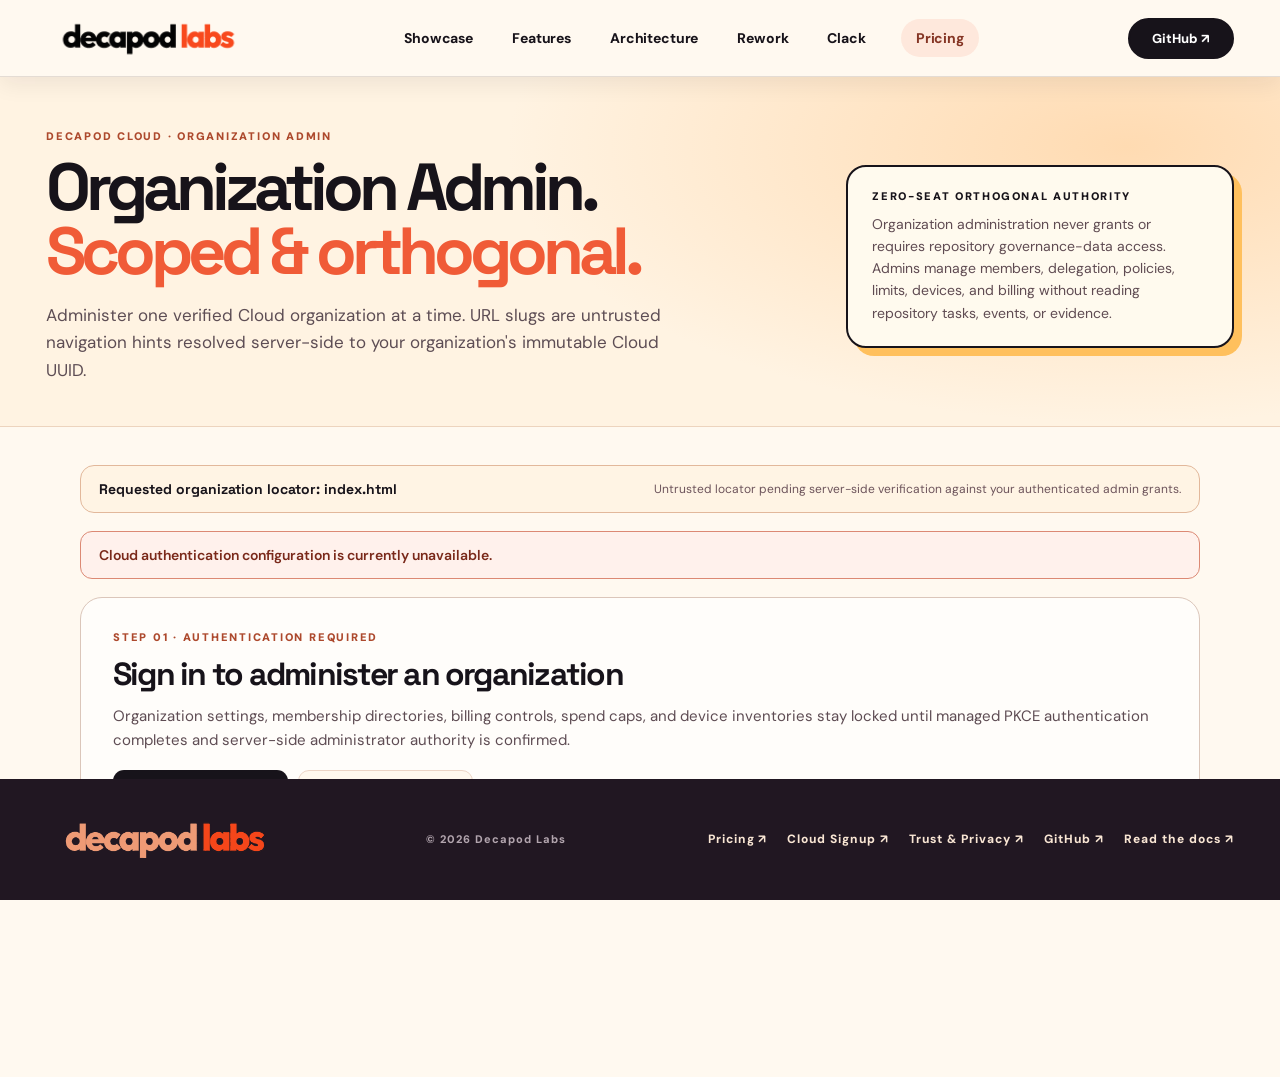
==== commit 2b06851c: "feat(trust): add versioned /trust privacy contract and zero-tracker tests" ====
--- a/admin/index.html
+++ b/admin/index.html
@@ -413,6 +413,6 @@
     </div>
   </section>
 </main>
-<footer class="footer"><div class="wrap footer-grid"><a href="/" class="footer-brand" aria-label="Decapod Labs home"><img class="site-wordmark" src="/assets/logo-c.png?v=20261118-footer" alt="Decapod Labs" width="420" height="140"></a><span>© 2026 Decapod Labs</span><div><a href="/pricing">Pricing ↗</a><a href="/signup">Cloud Signup ↗</a><a href="https://github.com/DecapodLabs/decapod">GitHub ↗</a><a href="https://decapodlabs.github.io/decapod/">Read the docs ↗</a></div></div></footer>
+<footer class="footer"><div class="wrap footer-grid"><a href="/" class="footer-brand" aria-label="Decapod Labs home"><img class="site-wordmark" src="/assets/logo-c.png?v=20261118-footer" alt="Decapod Labs" width="420" height="140"></a><span>© 2026 Decapod Labs</span><div><a href="/pricing">Pricing ↗</a><a href="/signup">Cloud Signup ↗</a><a href="/trust/index.html">Trust &amp; Privacy ↗</a><a href="https://github.com/DecapodLabs/decapod">GitHub ↗</a><a href="https://decapodlabs.github.io/decapod/">Read the docs ↗</a></div></div></footer>
 </body>
 </html>
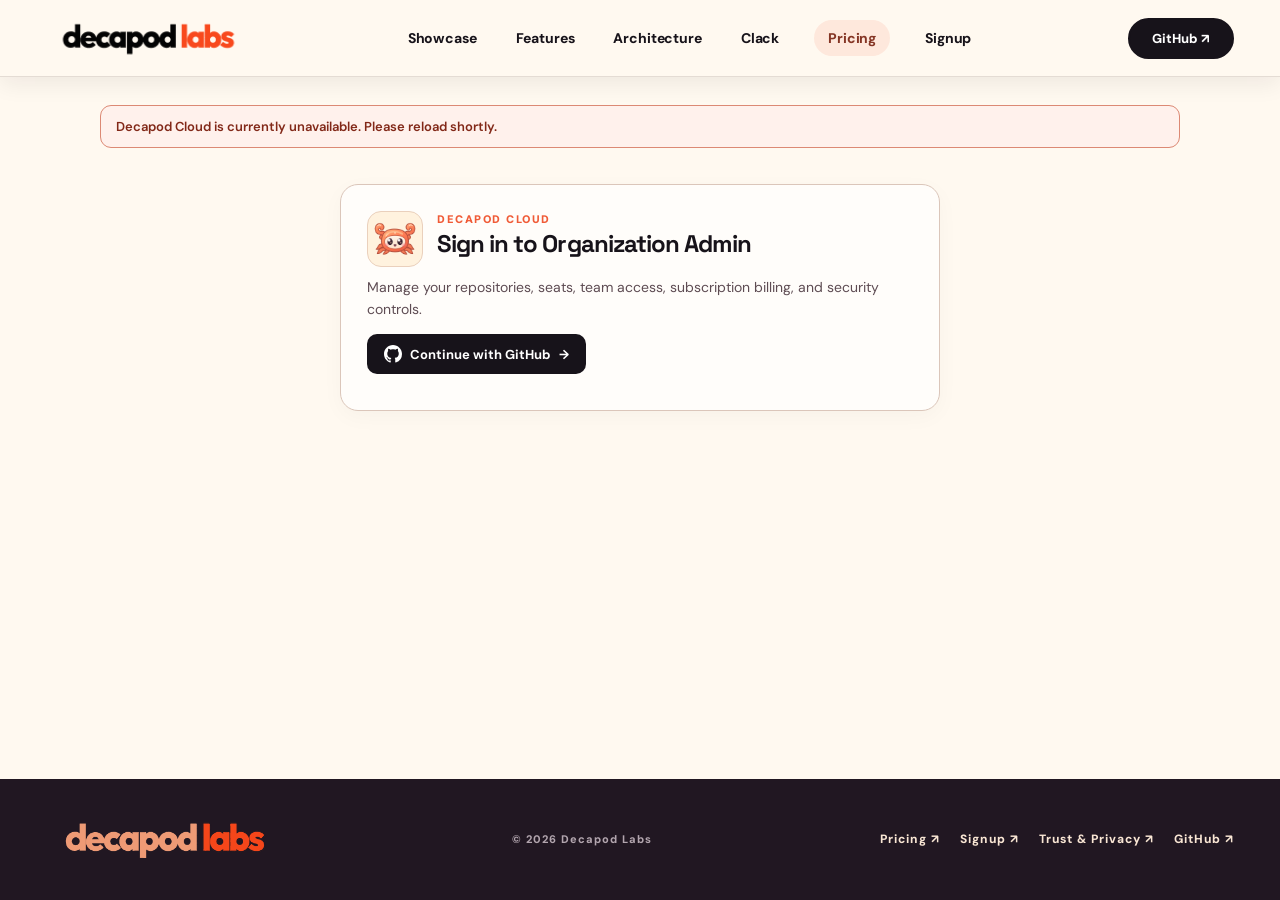
==== commit f351ac7d: "Publish signed 20261125-commercial Cloud web bundle and provenance (#54-#56)" ====
--- a/admin/index.html
+++ b/admin/index.html
@@ -3,22 +3,22 @@
 <head>
 <meta charset="utf-8">
 <meta name="viewport" content="width=device-width, initial-scale=1">
-<meta name="theme-color" content="#fff5e9">
+<meta name="theme-color" content="#fff9f0">
 <meta name="robots" content="noindex,nofollow">
 <meta name="referrer" content="no-referrer">
 <meta name="decapod-flow-contract" content="1">
-<meta name="decapod-asset-release" content="20261124-p3">
-<meta name="description" content="Authenticated Decapod Cloud organization administration: members, invitations, repository assignments, resource limits, spend caps, devices, and billing.">
+<meta name="decapod-asset-release" content="20261125-commercial">
+<meta name="description" content="Manage your Decapod Cloud organization: repositories, team members, subscription billing, usage limits, and security settings.">
 <link rel="canonical" href="https://decapodlabs.ai/admin/">
 <link rel="icon" type="image/png" href="/assets/favicon.png">
 <link rel="preconnect" href="https://fonts.googleapis.com">
 <link rel="preconnect" href="https://fonts.gstatic.com" crossorigin>
-<link href="https://fonts.googleapis.com/css2?family=DM+Sans:wght@400;500;600;700;800&family=Space+Grotesk:wght@400;500;600;700&display=swap" rel="stylesheet">
+<link href="https://fonts.googleapis.com/css2?family=DM+Sans:wght@400;500;600;700;800&family=Space+Grotesk:wght@500;600;700&display=swap" rel="stylesheet">
 <link rel="stylesheet" href="/styles.css?v=20261123-current-nav">
-<link rel="stylesheet" href="/admin/admin.css?v=20261121-w2">
-<script src="/cloud-flow.js?v=20261124-p3" defer></script>
-<script src="/admin/admin.js?v=20261124-p3" defer></script>
-<title>Cloud Organization Admin — Decapod Labs</title>
+<link rel="stylesheet" href="/admin/admin.css?v=20261125-commercial">
+<script src="/cloud-flow.js?v=20261125-commercial" defer></script>
+<script src="/admin/admin.js?v=20261125-commercial" defer></script>
+<title>Organization Admin — Decapod Cloud</title>
 </head>
 <body class="admin-page site-footer-pinned">
 <a class="skip" href="#main">Skip to content</a>
@@ -29,390 +29,442 @@
       <a href="/#showcase">Showcase</a>
       <a href="/#features">Features</a>
       <a href="/#architecture">Architecture</a>
-      <a href="/tecr.html">Rework</a>
       <a href="/clack/index.html">Clack</a>
       <a class="nav-pricing" href="/pricing">Pricing</a>
+      <a href="/signup">Signup</a>
     </nav>
     <a class="nav-cta" href="https://github.com/DecapodLabs/decapod" target="_blank" rel="noopener noreferrer">GitHub <span aria-hidden="true">↗</span></a>
   </div>
 </header>
-<main id="main">
-  <section class="admin-hero" aria-labelledby="admin-heading">
-    <div class="wrap admin-hero-grid">
-      <div>
-        <p class="admin-eyebrow">DECAPOD CLOUD · ORGANIZATION ADMIN</p>
-        <h1 id="admin-heading">Organization Admin.<br><span>Scoped &amp; orthogonal.</span></h1>
-        <p class="admin-intro">Administer one verified Cloud organization at a time. URL slugs are untrusted navigation hints resolved server-side to your organization's immutable Cloud UUID.</p>
-      </div>
-      <aside class="admin-guardrail-card" aria-label="Authorization boundary">
-        <strong>ZERO-SEAT ORTHOGONAL AUTHORITY</strong>
-        <p>Organization administration never grants or requires repository governance-data access. Admins manage members, delegation, policies, limits, devices, and billing without reading repository tasks, events, or evidence.</p>
-      </aside>
-    </div>
-  </section>
-
-  <section class="admin-app-section" id="admin-app" aria-label="Authenticated organization administration">
+
+<main id="main" class="admin-main">
+  <section class="admin-app-section" id="admin-app" aria-label="Decapod Cloud organization administration">
     <div class="wrap admin-shell">
+      <header class="admin-topbar" id="admin-account-bar" hidden>
+        <div class="admin-topbar-org">
+          <span class="admin-eyebrow">Organization Admin</span>
+          <div class="admin-org-title-row">
+            <h1 id="admin-heading">Organization</h1>
+            <div class="admin-org-switcher" id="admin-org-switcher-wrap" hidden>
+              <label class="sr-only" for="admin-org-select">Switch organization</label>
+              <select id="admin-org-select" aria-label="Select organization"></select>
+            </div>
+          </div>
+        </div>
+        <div class="admin-topbar-user">
+          <div class="admin-identity-pill">
+            <span class="verified-dot" aria-hidden="true">✓</span>
+            <span class="admin-account-summary" id="admin-account-summary">GitHub verified</span>
+          </div>
+          <button type="button" class="admin-btn admin-btn-ghost admin-btn-sm" id="admin-sign-out-btn">Sign out</button>
+        </div>
+      </header>
+
       <div class="admin-banner" id="admin-route-banner" role="status" hidden>
         <strong id="admin-route-banner-title"></strong>
         <span id="admin-route-banner-note"></span>
       </div>
 
-      <div class="admin-status-line" id="admin-status" role="status" aria-live="polite">Checking managed authentication status…</div>
-
-      <div class="admin-card" id="admin-account-bar" hidden>
-        <div class="admin-account-grid">
+      <div class="admin-status-line" id="admin-status" role="status" aria-live="polite" hidden></div>
+
+      <section class="admin-card admin-auth-card" id="admin-auth-gate" aria-labelledby="admin-auth-heading">
+        <div class="admin-auth-header">
+          <img class="admin-mascot" src="/assets/mascot.png" alt="Clack the Decapod mascot" width="64" height="64">
           <div>
-            <span class="admin-kicker">AUTHENTICATED OPERATOR SESSION</span>
-            <p class="admin-account-summary" id="admin-account-summary"></p>
-          </div>
-          <div class="admin-org-switcher" id="admin-org-switcher-wrap" hidden>
-            <label for="admin-org-select">Administered organization</label>
-            <select id="admin-org-select"></select>
-            <span class="admin-org-badge" id="admin-org-uuid-badge"></span>
-          </div>
-          <div class="admin-account-actions">
-            <button type="button" class="admin-btn admin-btn-secondary" id="admin-refresh-btn">Refresh organization</button>
-            <button type="button" class="admin-btn admin-btn-ghost" id="admin-sign-out-btn">Sign out</button>
-          </div>
-        </div>
-      </div>
-
-      <div class="admin-card" id="admin-auth-gate">
-        <span class="admin-kicker">STEP 01 · AUTHENTICATION REQUIRED</span>
-        <h2>Sign in to administer an organization</h2>
-        <p class="admin-copy">Organization settings, membership directories, billing controls, spend caps, and device inventories stay locked until managed PKCE authentication completes and server-side administrator authority is confirmed.</p>
+            <p class="admin-eyebrow">Decapod Cloud</p>
+            <h2 id="admin-auth-heading">Sign in to Organization Admin</h2>
+          </div>
+        </div>
+        <p class="admin-copy">Manage your repositories, seats, team access, subscription billing, and security controls.</p>
         <div class="admin-actions">
-          <button type="button" class="admin-btn admin-btn-primary" id="admin-auth-github">Sign in with GitHub <span aria-hidden="true">↗</span></button>
-          <button type="button" class="admin-btn admin-btn-secondary" id="admin-auth-google">Sign in with Google <span aria-hidden="true">↗</span></button>
-          <button type="button" class="admin-btn admin-btn-ghost" id="admin-cancel-auth-btn" hidden>Cancel pending sign-in</button>
+          <button type="button" class="admin-btn admin-btn-primary" id="admin-auth-github">
+            <svg width="18" height="18" viewBox="0 0 16 16" fill="currentColor" aria-hidden="true"><path d="M8 0C3.58 0 0 3.58 0 8c0 3.54 2.29 6.53 5.47 7.59.4.07.55-.17.55-.38 0-.19-.01-.82-.01-1.49-2.01.37-2.53-.49-2.69-.94-.09-.23-.48-.94-.82-1.13-.28-.15-.68-.52-.01-.53.63-.01 1.08.58 1.23.82.72 1.21 1.87.87 2.33.66.07-.52.28-.87.51-1.07-1.78-.2-3.64-.89-3.64-3.95 0-.87.31-1.59.82-2.15-.08-.2-.36-1.02.08-2.12 0 0 .67-.21 2.2.82.64-.18 1.32-.27 2-.27s1.36.09 2 .27c1.53-1.04 2.2-.82 2.2-.82.44 1.1.16 1.92.08 2.12.51.56.82 1.27.82 2.15 0 3.07-1.87 3.75-3.65 3.95.29.25.54.73.54 1.48 0 1.07-.01 1.93-.01 2.2 0 .21.15.46.55.38A8.01 8.01 0 0 0 16 8c0-4.42-3.58-8-8-8z"/></svg>
+            Continue with GitHub <span aria-hidden="true">→</span>
+          </button>
+          <button type="button" class="admin-btn admin-btn-secondary" id="admin-auth-google" hidden>Continue with Google <span aria-hidden="true">→</span></button>
+          <button type="button" class="admin-btn admin-btn-ghost" id="admin-cancel-auth-btn" hidden>Cancel sign-in</button>
         </div>
         <p class="admin-hint" id="admin-auth-provider-note" role="status"></p>
-      </div>
-
-      <div class="admin-card" id="admin-identity-panel" hidden>
-        <span class="admin-kicker">STEP 02 · IDENTITY VERIFICATION</span>
-        <h2 id="admin-identity-heading">Connect a verified GitHub identity</h2>
+      </section>
+
+      <section class="admin-card" id="admin-identity-panel" hidden>
+        <p class="admin-kicker">Identity verification</p>
+        <h2 id="admin-identity-heading">Connect a verified GitHub account</h2>
         <p class="admin-copy" id="admin-identity-message"></p>
         <div class="admin-actions" id="admin-identity-link-actions" hidden>
-          <button type="button" class="admin-btn admin-btn-primary" id="admin-link-github-btn">Link verified GitHub account <span aria-hidden="true">↗</span></button>
+          <button type="button" class="admin-btn admin-btn-primary" id="admin-link-github-btn">Link GitHub account <span aria-hidden="true">→</span></button>
         </div>
         <div class="admin-actions" id="admin-identity-quarantine-actions" hidden>
-          <button type="button" class="admin-btn admin-btn-primary" id="admin-confirm-provider-btn">Confirm attached provider</button>
-          <button type="button" class="admin-btn admin-btn-danger" id="admin-revoke-provider-btn">Revoke unexpected provider</button>
-        </div>
-      </div>
-
-      <div class="admin-card admin-card-denied" id="admin-denied-panel" hidden>
-        <span class="admin-kicker" id="admin-denied-kicker">ACCESS DENIED</span>
+          <button type="button" class="admin-btn admin-btn-primary" id="admin-confirm-provider-btn">Confirm sign-in method</button>
+          <button type="button" class="admin-btn admin-btn-danger" id="admin-revoke-provider-btn">Remove unverified method</button>
+        </div>
+      </section>
+
+      <section class="admin-card admin-card-denied" id="admin-denied-panel" hidden>
+        <p class="admin-kicker" id="admin-denied-kicker">Access restricted</p>
         <h2 id="admin-denied-heading">Organization administration unavailable</h2>
         <p class="admin-copy" id="admin-denied-message"></p>
         <p class="admin-hint" id="admin-denied-detail" role="status"></p>
         <div class="admin-actions" id="admin-denied-actions">
-          <button type="button" class="admin-btn admin-btn-primary" id="admin-open-authorized-org-btn" hidden>Switch to an administered organization</button>
-          <a class="admin-btn admin-btn-secondary" href="/pricing">View Cloud plans <span aria-hidden="true">↗</span></a>
-          <a class="admin-btn admin-btn-ghost" href="/signup">Go to Cloud signup <span aria-hidden="true">↗</span></a>
-        </div>
-      </div>
+          <button type="button" class="admin-btn admin-btn-primary" id="admin-open-authorized-org-btn" hidden>Open your organization</button>
+          <a class="admin-btn admin-btn-secondary" href="/signup">Activate Cloud <span aria-hidden="true">→</span></a>
+          <a class="admin-btn admin-btn-ghost" href="/pricing">View plans</a>
+        </div>
+      </section>
 
       <div class="admin-workspace" id="admin-workspace" hidden>
-        <section class="admin-card admin-context-card" aria-labelledby="admin-context-heading">
-          <div class="admin-context-header">
-            <div>
-              <span class="admin-kicker">CANONICAL ORGANIZATION CONTEXT</span>
-              <h2 id="admin-context-heading">Verified organization scope</h2>
-            </div>
-            <span class="admin-pill" id="admin-orthogonality-pill">ZERO-SEAT ADMIN · NO REPO DATA ACCESS</span>
-          </div>
-          <dl class="admin-context-meta">
-            <div><dt>Canonical Cloud Org UUID</dt><dd id="admin-active-org-uuid"></dd></div>
-            <div><dt>Resolved Slug</dt><dd id="admin-active-org-slug"></dd></div>
-            <div><dt>Source Provider</dt><dd id="admin-active-org-provider"></dd></div>
-            <div><dt>Governance-Data Isolation</dt><dd id="admin-orthogonality-summary"></dd></div>
-          </dl>
-          <p class="admin-hint" id="admin-route-mode-note"></p>
-        </section>
-
-        <section class="admin-card" id="admin-repos-section" aria-labelledby="admin-repos-heading">
-          <span class="admin-kicker">REPOSITORIES &amp; PAID SEAT ASSIGNMENTS</span>
-          <h2 id="admin-repos-heading">Repository registry &amp; explicit seat grants</h2>
-          <p class="admin-copy">Org admins can enroll repositories, rename display settings, and assign purchased seats without holding a contributor seat themselves. Repository tasks, events, and evidence remain inaccessible from Admin.</p>
-
-          <div class="admin-table-wrap">
-            <table class="admin-table">
-              <thead>
-                <tr>
-                  <th scope="col">Repository</th>
-                  <th scope="col">Canonical ID</th>
-                  <th scope="col">Paid capacity</th>
-                  <th scope="col">Your repo data access</th>
-                </tr>
-              </thead>
-              <tbody id="admin-repos-list"></tbody>
-            </table>
-          </div>
-          <p class="admin-hint" id="admin-repos-empty" hidden>No active repositories enrolled in this organization yet.</p>
-
-          <div class="admin-subgrid">
-            <div class="admin-subcard">
-              <h3>Enroll verified GitHub repository</h3>
-              <div class="admin-field">
-                <label for="admin-enroll-repo-input">Repository slug (<code>owner/repo</code>)</label>
+        <nav class="admin-tabs" role="tablist" aria-label="Admin sections">
+          <button type="button" role="tab" class="admin-tab is-active" id="tab-btn-overview" aria-selected="true" aria-controls="tab-panel-overview" data-tab="overview">Overview</button>
+          <button type="button" role="tab" class="admin-tab" id="tab-btn-repositories" aria-selected="false" aria-controls="tab-panel-repositories" data-tab="repositories">Repositories</button>
+          <button type="button" role="tab" class="admin-tab" id="tab-btn-people" aria-selected="false" aria-controls="tab-panel-people" data-tab="people">People</button>
+          <button type="button" role="tab" class="admin-tab" id="tab-btn-billing" aria-selected="false" aria-controls="tab-panel-billing" data-tab="billing">Billing</button>
+          <button type="button" role="tab" class="admin-tab" id="tab-btn-usage" aria-selected="false" aria-controls="tab-panel-usage" data-tab="usage">Usage</button>
+          <button type="button" role="tab" class="admin-tab" id="tab-btn-settings" aria-selected="false" aria-controls="tab-panel-settings" data-tab="settings">Settings</button>
+        </nav>
+
+        <!-- OVERVIEW -->
+        <section role="tabpanel" class="admin-panel" id="tab-panel-overview" aria-labelledby="tab-btn-overview">
+          <div class="kpi-grid">
+            <article class="kpi-card">
+              <span class="kpi-label">Subscription</span>
+              <strong class="kpi-value" id="overview-sub-status">—</strong>
+              <p class="kpi-meta" id="overview-sub-meta">Checking billing…</p>
+            </article>
+            <article class="kpi-card">
+              <span class="kpi-label">Seats</span>
+              <strong class="kpi-value" id="overview-seats-value">—</strong>
+              <p class="kpi-meta" id="overview-seats-meta">Purchased &amp; assigned</p>
+            </article>
+            <article class="kpi-card">
+              <span class="kpi-label">Repositories</span>
+              <strong class="kpi-value" id="overview-repos-value">0</strong>
+              <p class="kpi-meta" id="overview-repos-meta">Connected to Cloud</p>
+            </article>
+            <article class="kpi-card">
+              <span class="kpi-label">Usage &amp; alerts</span>
+              <strong class="kpi-value" id="overview-usage-value">—</strong>
+              <p class="kpi-meta" id="overview-usage-meta">Included monthly capacity</p>
+            </article>
+          </div>
+
+          <div class="admin-two-col">
+            <article class="admin-card">
+              <h2 id="overview-org-heading">Organization profile</h2>
+              <dl class="detail-list">
+                <div><dt>Organization</dt><dd id="admin-active-org-slug">—</dd></div>
+                <div><dt>Code host</dt><dd id="admin-active-org-provider">GitHub</dd></div>
+                <div><dt>Your access</dt><dd id="admin-orthogonality-summary">Organization administrator</dd></div>
+              </dl>
+              <div class="admin-actions">
+                <a class="admin-btn admin-btn-primary" id="overview-add-repo-link" href="/signup">Add subscription capacity <span aria-hidden="true">→</span></a>
+              </div>
+            </article>
+
+            <article class="admin-card" id="overview-alerts-card">
+              <h2>Attention &amp; alerts</h2>
+              <p class="admin-copy" id="overview-alerts-empty">No active alerts or pending issues.</p>
+              <ul class="admin-list" id="admin-overview-alerts"></ul>
+            </article>
+          </div>
+        </section>
+
+        <!-- REPOSITORIES -->
+        <section role="tabpanel" class="admin-panel" id="tab-panel-repositories" aria-labelledby="tab-btn-repositories" hidden>
+          <article class="admin-card">
+            <div class="section-header-row">
+              <div>
+                <h2>Enrolled repositories</h2>
+                <p class="admin-copy">View repository capacity and your own contributor seat status. Admin permission does not grant contributor access to repository data unless you hold an assigned seat.</p>
+              </div>
+            </div>
+            <div class="admin-table-wrap">
+              <table class="admin-table">
+                <thead>
+                  <tr>
+                    <th scope="col">Repository</th>
+                    <th scope="col">Purchased seats</th>
+                    <th scope="col">Your access</th>
+                  </tr>
+                </thead>
+                <tbody id="admin-repos-list"></tbody>
+              </table>
+            </div>
+            <p class="admin-hint" id="admin-repos-empty" hidden>No repositories connected to this organization yet.</p>
+          </article>
+
+          <div class="admin-two-col">
+            <article class="admin-card">
+              <h3>Add a repository</h3>
+              <p class="admin-hint" style="margin-top:0;margin-bottom:12px">Connect an organization repository where you hold GitHub admin access.</p>
+              <div class="admin-field">
+                <label for="admin-enroll-repo-input">GitHub repository (owner/repo)</label>
                 <input id="admin-enroll-repo-input" type="text" autocomplete="off" spellcheck="false" placeholder="DecapodLabs/decapod" maxlength="201">
               </div>
               <div class="admin-actions">
-                <button type="button" class="admin-btn admin-btn-primary" id="admin-enroll-repo-btn">Verify &amp; enroll repository</button>
-                <button type="button" class="admin-btn admin-btn-secondary" id="admin-authorize-github-btn" hidden>Authorize GitHub repo lookup <span aria-hidden="true">↗</span></button>
+                <button type="button" class="admin-btn admin-btn-primary" id="admin-enroll-repo-btn">Add repository</button>
+                <button type="button" class="admin-btn admin-btn-secondary" id="admin-authorize-github-btn" hidden>Authorize GitHub access <span aria-hidden="true">→</span></button>
               </div>
               <p class="admin-hint" id="admin-enroll-status" role="status"></p>
-            </div>
-
-            <div class="admin-subcard">
-              <h3>Rename repository display label</h3>
-              <div class="admin-field">
-                <label for="admin-settings-project-select">Target repository</label>
-                <select id="admin-settings-project-select"></select>
-              </div>
-              <div class="admin-field">
-                <label for="admin-settings-project-name">Display name</label>
-                <input id="admin-settings-project-name" type="text" maxlength="200" autocomplete="off">
-              </div>
-              <div class="admin-actions">
-                <button type="button" class="admin-btn admin-btn-secondary" id="admin-save-project-btn">Save display name</button>
-              </div>
-              <p class="admin-hint" id="admin-project-settings-status" role="status"></p>
-            </div>
-          </div>
-
-          <div class="admin-subcard admin-seat-assign-card">
-            <h3>Assign or revoke paid repository seat</h3>
-            <p class="admin-hint">Assigning a seat grants that member access only to the chosen repository. Removing an admin's paid seat preserves their organization Admin role.</p>
-            <div class="admin-form-row">
-              <div class="admin-field">
-                <label for="admin-assign-project-select">Repository</label>
-                <select id="admin-assign-project-select"></select>
-              </div>
-              <div class="admin-field">
-                <label for="admin-assign-member-select">Seated member</label>
-                <select id="admin-assign-member-select"></select>
-              </div>
-            </div>
-            <div class="admin-actions">
-              <button type="button" class="admin-btn admin-btn-primary" id="admin-assign-seat-btn">Assign paid seat</button>
-              <button type="button" class="admin-btn admin-btn-danger" id="admin-revoke-seat-btn">Revoke paid seat</button>
-              <button type="button" class="admin-btn admin-btn-ghost" id="admin-more-billing-members-btn" hidden>Load more eligible members</button>
-            </div>
-            <p class="admin-hint" id="admin-seat-assign-status" role="status"></p>
-          </div>
-        </section>
-
-        <section class="admin-card" id="admin-members-section" aria-labelledby="admin-members-heading">
-          <span class="admin-kicker">MEMBERS, INVITATIONS &amp; DELEGATION</span>
-          <h2 id="admin-members-heading">Organization directory &amp; admin delegation</h2>
-          <p class="admin-copy">Invite teammates by verified account UUID, manage seated members, delegate administrator authority independently of repository seats, and transfer primary ownership.</p>
-
-          <div class="admin-subgrid">
-            <div class="admin-subcard">
-              <h3>Seated workspace members</h3>
+            </article>
+
+            <article class="admin-card">
+              <h3>Assign repository seats</h3>
+              <p class="admin-hint" style="margin-top:0;margin-bottom:12px">Grant or remove paid contributor seats for organization members.</p>
+              <div class="admin-form-row">
+                <div class="admin-field">
+                  <label for="admin-assign-project-select">Repository</label>
+                  <select id="admin-assign-project-select"></select>
+                </div>
+                <div class="admin-field">
+                  <label for="admin-assign-member-select">Member</label>
+                  <select id="admin-assign-member-select"></select>
+                </div>
+              </div>
+              <div class="admin-actions">
+                <button type="button" class="admin-btn admin-btn-primary" id="admin-assign-seat-btn">Assign seat</button>
+                <button type="button" class="admin-btn admin-btn-danger" id="admin-revoke-seat-btn">Remove seat</button>
+                <button type="button" class="admin-btn admin-btn-ghost" id="admin-more-billing-members-btn" hidden>Load more members</button>
+              </div>
+              <p class="admin-hint" id="admin-seat-assign-status" role="status"></p>
+            </article>
+          </div>
+        </section>
+
+        <!-- PEOPLE -->
+        <section role="tabpanel" class="admin-panel" id="tab-panel-people" aria-labelledby="tab-btn-people" hidden>
+          <div class="admin-two-col">
+            <article class="admin-card">
+              <h2>Members</h2>
+              <p class="admin-copy">People with access to this organization and their assigned repository seats.</p>
               <ul class="admin-list" id="admin-members-list"></ul>
               <div class="admin-actions">
-                <button type="button" class="admin-btn admin-btn-secondary" id="admin-refresh-members-btn">Refresh members</button>
                 <button type="button" class="admin-btn admin-btn-ghost" id="admin-next-members-btn" hidden>Load more members</button>
               </div>
               <p class="admin-hint" id="admin-members-status" role="status"></p>
-            </div>
-
-            <div class="admin-subcard">
-              <h3>Invite teammate (membership only)</h3>
-              <p class="admin-hint">Invitations bind to a verified Decapod Cloud account UUID. Acceptance grants organization membership only; repository data access requires an explicit seat assignment.</p>
-              <div class="admin-field">
-                <label for="admin-invite-recipient">Recipient Cloud Account UUID</label>
-                <input id="admin-invite-recipient" type="text" autocomplete="off" spellcheck="false" placeholder="00000000-0000-4000-8000-000000000000" maxlength="36">
-              </div>
+            </article>
+
+            <article class="admin-card">
+              <h3>Invite a teammate</h3>
+              <p class="admin-hint" style="margin-top:0;margin-bottom:12px">Send a single-use organization invitation by GitHub username. You can assign a paid repository seat after they join.</p>
+              <div class="admin-field">
+                <label for="admin-invite-github-input">GitHub username</label>
+                <input id="admin-invite-github-input" type="text" autocomplete="off" spellcheck="false" placeholder="teammate-handle" maxlength="100">
+              </div>
+              <details class="admin-advanced-disclosure">
+                <summary>Or invite by Cloud Account ID</summary>
+                <div class="admin-field" style="margin-top:10px">
+                  <label for="admin-invite-recipient">Cloud Account ID (optional fallback)</label>
+                  <input id="admin-invite-recipient" type="text" autocomplete="off" spellcheck="false" placeholder="Account UUID" maxlength="36">
+                </div>
+              </details>
               <div class="admin-actions">
                 <button type="button" class="admin-btn admin-btn-primary" id="admin-invite-btn">Create invitation</button>
-                <button type="button" class="admin-btn admin-btn-secondary" id="admin-refresh-invitations-btn">Refresh invitations</button>
                 <button type="button" class="admin-btn admin-btn-ghost" id="admin-more-invitations-btn" hidden>Load more invitations</button>
               </div>
               <div class="admin-invite-copy-box" id="admin-invitation-copy-box" hidden>
-                <label for="admin-invitation-link">Single-use invitation URL</label>
+                <label for="admin-invitation-link">Single-use invitation link</label>
                 <input id="admin-invitation-link" type="text" readonly>
-                <button type="button" class="admin-btn admin-btn-secondary" id="admin-copy-invitation-btn">Copy invitation URL</button>
+                <button type="button" class="admin-btn admin-btn-secondary admin-btn-sm" id="admin-copy-invitation-btn">Copy link</button>
               </div>
               <ul class="admin-list" id="admin-invitations-list"></ul>
               <p class="admin-hint" id="admin-invitations-status" role="status"></p>
-            </div>
-          </div>
-
-          <div class="admin-subcard" id="admin-delegation-box">
-            <h3>Administrator delegation &amp; continuity</h3>
-            <p class="admin-hint" id="admin-delegation-note">Delegated organization administrators manage members, billing, repositories, policies, and limits without automatic repository governance-data grants. The last active administrator cannot be removed.</p>
-            <p class="admin-hint" id="admin-delegation-meta"></p>
+            </article>
+          </div>
+
+          <article class="admin-card" id="admin-delegation-box">
+            <h3>Administrators &amp; ownership</h3>
+            <p class="admin-copy" id="admin-delegation-note">Organization administrators manage billing, seats, and settings without automatically receiving contributor access to repository data.</p>
+            <p class="admin-hint" id="admin-delegation-meta" style="margin-top:0;margin-bottom:10px"></p>
             <ul class="admin-list" id="admin-delegation-list"></ul>
             <ul class="admin-list" id="admin-delegation-invites-list"></ul>
-            <div class="admin-form-row">
-              <div class="admin-field">
-                <label for="admin-delegate-account">Target member Account UUID</label>
-                <input id="admin-delegate-account" type="text" autocomplete="off" spellcheck="false" placeholder="00000000-0000-4000-8000-000000000000" maxlength="36">
-              </div>
-              <div class="admin-field">
-                <label for="admin-delegate-action-note">Expected policy role</label>
-                <input id="admin-delegate-action-note" type="text" readonly value="admin (orthogonal to repo seats)">
+            <div class="admin-form-row" style="margin-top:16px">
+              <div class="admin-field">
+                <label for="admin-delegate-member-select">Select member</label>
+                <select id="admin-delegate-member-select"></select>
               </div>
             </div>
             <div class="admin-actions">
-              <button type="button" class="admin-btn admin-btn-primary" id="admin-grant-admin-btn">Grant org admin</button>
-              <button type="button" class="admin-btn admin-btn-secondary" id="admin-invite-admin-btn">Invite org admin</button>
-              <button type="button" class="admin-btn admin-btn-danger" id="admin-revoke-admin-btn">Revoke org admin</button>
-              <button type="button" class="admin-btn admin-btn-secondary" id="admin-transfer-owner-btn">Transfer primary ownership</button>
+              <button type="button" class="admin-btn admin-btn-primary" id="admin-grant-admin-btn">Grant admin role</button>
+              <button type="button" class="admin-btn admin-btn-secondary" id="admin-invite-admin-btn">Invite as admin</button>
+              <button type="button" class="admin-btn admin-btn-danger" id="admin-revoke-admin-btn">Revoke admin role</button>
+              <button type="button" class="admin-btn admin-btn-secondary" id="admin-transfer-owner-btn">Transfer ownership</button>
             </div>
             <p class="admin-hint" id="admin-delegation-status" role="status"></p>
-          </div>
-        </section>
-
-        <section class="admin-card" id="admin-templates-section" aria-labelledby="admin-templates-heading">
-          <span class="admin-kicker">CROSS-ORGANIZATION POLICY TEMPLATES</span>
-          <h2 id="admin-templates-heading">Export &amp; import repository access-policy templates</h2>
-          <p class="admin-copy">When you administer multiple organizations, export bounded repository policy templates (tier, repair-approval, TTL) into another organization you administer without copying seats, grants, billing, or governance data.</p>
-          <div class="admin-form-row">
-            <div class="admin-field">
-              <label for="admin-template-source-project">Source repository (current org)</label>
-              <select id="admin-template-source-project"></select>
-            </div>
-            <div class="admin-field">
-              <label for="admin-template-target-org">Destination administered organization</label>
-              <select id="admin-template-target-org"></select>
-            </div>
-            <div class="admin-field">
-              <label for="admin-template-target-project">Target repository ID/slug (on destination)</label>
-              <input id="admin-template-target-project" type="text" autocomplete="off" spellcheck="false" placeholder="TargetOrg/repo" maxlength="201">
-            </div>
-          </div>
+          </article>
+        </section>
+
+        <!-- BILLING -->
+        <section role="tabpanel" class="admin-panel" id="tab-panel-billing" aria-labelledby="tab-btn-billing" hidden>
+          <article class="admin-card">
+            <h2>Subscription &amp; invoices</h2>
+            <p class="admin-status-inline" id="admin-billing-status">Checking subscription status…</p>
+            <dl class="detail-list" id="admin-billing-meta-list" hidden>
+              <div><dt>Plan cadence</dt><dd id="admin-billing-cadence">—</dd></div>
+              <div><dt>Purchased seats</dt><dd id="admin-billing-seats">0</dd></div>
+              <div><dt>Active through</dt><dd id="admin-billing-renewal">—</dd></div>
+            </dl>
+            <div class="admin-subcard" id="admin-pending-order-box" hidden>
+              <p class="admin-hint" id="admin-pending-order-summary" style="margin-top:0"></p>
+              <div class="admin-actions">
+                <button type="button" class="admin-btn admin-btn-danger" id="admin-cancel-order-btn">Cancel pending billing change</button>
+              </div>
+            </div>
+            <div class="admin-actions">
+              <button type="button" class="admin-btn admin-btn-primary" id="admin-billing-portal-btn">Open billing &amp; invoices <span aria-hidden="true">↗</span></button>
+              <a class="admin-btn admin-btn-secondary" id="admin-add-capacity-link" href="/signup">Add seats or repositories <span aria-hidden="true">→</span></a>
+            </div>
+            <p class="admin-hint" id="admin-billing-detail" role="status"></p>
+          </article>
+        </section>
+
+        <!-- USAGE -->
+        <section role="tabpanel" class="admin-panel" id="tab-panel-usage" aria-labelledby="tab-btn-usage" hidden>
+          <article class="admin-card">
+            <h2>Usage &amp; limits</h2>
+            <p class="admin-copy">Monitor organization usage against your included capacity. Early alerts and hard operating limits help prevent surprises.</p>
+
+            <div class="admin-included-box">
+              <p class="admin-status-inline" id="admin-overage-status">Included capacity protection active · Paid overages disabled ($0 exposure)</p>
+              <p class="admin-hint" id="admin-overage-receipt" style="margin-top:4px"></p>
+              <div class="admin-actions" id="admin-overage-revoke-wrap" hidden>
+                <button type="button" class="admin-btn admin-btn-danger" id="admin-overages-revoke-btn">Disable paid overages</button>
+              </div>
+              <p class="admin-hint" id="admin-overage-save-status" role="status"></p>
+            </div>
+
+            <div class="admin-resource-grid" id="admin-resource-cards"></div>
+          </article>
+
+          <div class="admin-two-col">
+            <article class="admin-card">
+              <h3>Threshold &amp; operating limit</h3>
+              <div class="admin-form-row">
+                <div class="admin-field">
+                  <label for="admin-limit-metric">Resource metric</label>
+                  <select id="admin-limit-metric"></select>
+                </div>
+                <div class="admin-field">
+                  <label for="admin-limit-cap">Operating ceiling (optional)</label>
+                  <input id="admin-limit-cap" type="number" min="1" step="1" placeholder="Included default">
+                </div>
+              </div>
+              <div class="admin-form-row">
+                <div class="admin-field">
+                  <label for="admin-limit-warn">Warning threshold (%)</label>
+                  <input id="admin-limit-warn" type="number" min="1" max="99" step="1" value="80">
+                </div>
+                <div class="admin-field">
+                  <label for="admin-limit-crit">Critical threshold (%)</label>
+                  <input id="admin-limit-crit" type="number" min="2" max="100" step="1" value="95">
+                </div>
+              </div>
+              <fieldset class="notify-fieldset">
+                <legend>Alert notifications</legend>
+                <label class="checkbox-row"><input type="checkbox" id="admin-notify-warn" checked> Notify at warning threshold</label>
+                <label class="checkbox-row"><input type="checkbox" id="admin-notify-crit"> Notify at critical threshold</label>
+                <label class="checkbox-row"><input type="checkbox" id="admin-notify-limit"> Notify when operating limit blocks requests</label>
+              </fieldset>
+              <div class="admin-actions">
+                <button type="button" class="admin-btn admin-btn-primary" id="admin-save-limit-btn">Save limit settings</button>
+                <button type="button" class="admin-btn admin-btn-ghost" id="admin-reset-limit-btn">Reset to default</button>
+              </div>
+              <p class="admin-hint" id="admin-limit-save-status" role="status"></p>
+            </article>
+
+            <article class="admin-card">
+              <h3>Active usage alerts</h3>
+              <p class="admin-hint" id="admin-alerts-empty" style="margin-top:0">No active resource alerts.</p>
+              <ul class="admin-list" id="admin-resource-alerts"></ul>
+            </article>
+          </div>
+        </section>
+
+        <!-- SETTINGS -->
+        <section role="tabpanel" class="admin-panel" id="tab-panel-settings" aria-labelledby="tab-btn-settings" hidden>
+          <div class="admin-two-col">
+            <article class="admin-card">
+              <h3>Repository display name</h3>
+              <p class="admin-hint" style="margin-top:0;margin-bottom:12px">Customize how a connected repository appears to members.</p>
+              <div class="admin-field">
+                <label for="admin-settings-project-select">Repository</label>
+                <select id="admin-settings-project-select"></select>
+              </div>
+              <div class="admin-field">
+                <label for="admin-settings-project-name">Display name</label>
+                <input id="admin-settings-project-name" type="text" maxlength="200" placeholder="Organization / Repository">
+              </div>
+              <div class="admin-actions">
+                <button type="button" class="admin-btn admin-btn-primary" id="admin-save-project-btn">Save display name</button>
+              </div>
+              <p class="admin-hint" id="admin-project-settings-status" role="status"></p>
+            </article>
+
+            <article class="admin-card" id="admin-recovery-section">
+              <h3>Account continuity &amp; recovery</h3>
+              <p class="admin-hint" style="margin-top:0;margin-bottom:10px" id="admin-recovery-contact-summary">Designate a trusted member as a backup recovery contact for organization continuity.</p>
+              <div class="admin-field">
+                <label for="admin-recovery-contact-select">Backup recovery contact</label>
+                <select id="admin-recovery-contact-select"></select>
+              </div>
+              <div class="admin-actions">
+                <button type="button" class="admin-btn admin-btn-primary" id="admin-set-recovery-contact-btn">Save recovery contact</button>
+                <button type="button" class="admin-btn admin-btn-danger" id="admin-clear-recovery-contact-btn">Clear contact</button>
+              </div>
+              <p class="admin-hint" id="admin-recovery-status" role="status"></p>
+            </article>
+          </div>
+
+          <article class="admin-card" id="admin-devices-section">
+            <h3>CLI devices &amp; sessions</h3>
+            <p class="admin-copy">Authorized CLI hardware keys linked to your organization. Revoking a key immediately ends its Cloud access.</p>
+            <p class="admin-hint" id="admin-devices-status" role="status"></p>
+            <ul class="admin-list" id="admin-devices-list"></ul>
+          </article>
+
+          <article class="admin-card" id="admin-templates-section">
+            <details class="admin-advanced-disclosure">
+              <summary>Cross-organization policy templates</summary>
+              <p class="admin-hint">Copy repository access-policy settings from a repository here into another organization you administer.</p>
+              <div class="admin-form-row" style="margin-top:12px">
+                <div class="admin-field">
+                  <label for="admin-template-source-project">Source repository</label>
+                  <select id="admin-template-source-project"></select>
+                </div>
+                <div class="admin-field">
+                  <label for="admin-template-target-org">Destination organization</label>
+                  <select id="admin-template-target-org"></select>
+                </div>
+                <div class="admin-field">
+                  <label for="admin-template-target-project">Destination repository</label>
+                  <input id="admin-template-target-project" type="text" autocomplete="off" spellcheck="false" placeholder="TargetOrg/repo" maxlength="201">
+                </div>
+              </div>
+              <div class="admin-actions">
+                <button type="button" class="admin-btn admin-btn-secondary" id="admin-export-template-btn">Export policy</button>
+                <button type="button" class="admin-btn admin-btn-secondary" id="admin-preview-template-btn" disabled>Preview</button>
+                <button type="button" class="admin-btn admin-btn-primary" id="admin-import-template-btn" disabled>Apply policy</button>
+              </div>
+              <p class="admin-hint" id="admin-template-status" role="status"></p>
+              <ul class="admin-list" id="admin-template-audit-list"></ul>
+            </details>
+          </article>
+        </section>
+      </div>
+
+      <!-- Accessible confirmation modal for consequential actions -->
+      <div class="admin-modal-backdrop" id="admin-confirm-modal" hidden role="dialog" aria-modal="true" aria-labelledby="admin-confirm-title">
+        <div class="admin-modal-card">
+          <h3 id="admin-confirm-title">Confirm action</h3>
+          <p class="admin-copy" id="admin-confirm-message"></p>
           <div class="admin-actions">
-            <button type="button" class="admin-btn admin-btn-secondary" id="admin-export-template-btn">Export policy template</button>
-            <button type="button" class="admin-btn admin-btn-secondary" id="admin-preview-template-btn" disabled>Preview in target</button>
-            <button type="button" class="admin-btn admin-btn-primary" id="admin-import-template-btn" disabled>Apply policy template</button>
-          </div>
-          <p class="admin-hint" id="admin-template-status" role="status"></p>
-          <ul class="admin-list" id="admin-template-audit-list"></ul>
-        </section>
-
-        <section class="admin-card" id="admin-limits-section" aria-labelledby="admin-limits-heading">
-          <span class="admin-kicker">SPEND CAPS, OPERATING LIMITS &amp; ALERTS</span>
-          <h2 id="admin-limits-heading">Resource limits &amp; paid overage spend cap</h2>
-          <p class="admin-copy">Paid overages remain OFF by default ($0 exposure). Configure operating limits and warning/critical alerts per resource category, or opt in explicitly with a finite monthly USD spend cap.</p>
-
-          <div class="admin-overage-box">
-            <p class="admin-status-inline" id="admin-overage-status">Loading spend-cap policy…</p>
-            <p class="admin-hint" id="admin-overage-receipt"></p>
-            <div class="admin-form-row">
-              <div class="admin-field">
-                <label for="admin-overage-cap-usd">Monthly paid overage spend cap (USD)</label>
-                <input id="admin-overage-cap-usd" type="number" min="1" max="1000000" step="0.01" placeholder="25.00">
-              </div>
-              <div class="admin-field admin-checkbox-field">
-                <label><input id="admin-overage-terms-check" type="checkbox"> Acknowledge published V7 per-resource overage terms (request pressure excluded)</label>
-              </div>
-            </div>
-            <div class="admin-actions">
-              <button type="button" class="admin-btn admin-btn-primary" id="admin-overages-enable-btn">Enable paid overages with cap</button>
-              <button type="button" class="admin-btn admin-btn-secondary" id="admin-overages-update-btn" hidden>Update monthly spend cap</button>
-              <button type="button" class="admin-btn admin-btn-danger" id="admin-overages-revoke-btn" hidden>Revoke paid overages</button>
-            </div>
-            <p class="admin-hint" id="admin-overage-save-status" role="status"></p>
-            <ul class="admin-list" id="admin-overage-ledger-list"></ul>
-          </div>
-
-          <div class="admin-resource-grid" id="admin-resource-cards"></div>
-
-          <div class="admin-subcard">
-            <h3>Adjust category operating limit</h3>
-            <div class="admin-form-row">
-              <div class="admin-field">
-                <label for="admin-limit-metric">Resource metric</label>
-                <select id="admin-limit-metric"></select>
-              </div>
-              <div class="admin-field">
-                <label for="admin-limit-cap">Operating limit (blank = default ceiling)</label>
-                <input id="admin-limit-cap" type="number" min="1" step="1" placeholder="Default ceiling">
-              </div>
-              <div class="admin-field">
-                <label for="admin-limit-warn">Warning threshold (%)</label>
-                <input id="admin-limit-warn" type="number" min="1" max="99" step="1" value="80">
-              </div>
-              <div class="admin-field">
-                <label for="admin-limit-crit">Critical threshold (%)</label>
-                <input id="admin-limit-crit" type="number" min="2" max="100" step="1" value="95">
-              </div>
-              <div class="admin-field">
-                <label for="admin-limit-notify">Notify channel flags (0–7)</label>
-                <input id="admin-limit-notify" type="number" min="0" max="7" step="1" value="1">
-              </div>
-            </div>
-            <div class="admin-actions">
-              <button type="button" class="admin-btn admin-btn-primary" id="admin-save-limit-btn">Save operating limit</button>
-              <button type="button" class="admin-btn admin-btn-secondary" id="admin-reset-limit-btn">Reset to default ceiling</button>
-              <button type="button" class="admin-btn admin-btn-ghost" id="admin-refresh-limits-btn">Refresh limits &amp; alerts</button>
-            </div>
-            <p class="admin-hint" id="admin-limit-save-status" role="status"></p>
-          </div>
-
-          <div class="admin-subcard">
-            <h3>Active resource &amp; spend alerts</h3>
-            <ul class="admin-list" id="admin-resource-alerts"></ul>
-          </div>
-        </section>
-
-        <section class="admin-card" id="admin-billing-section" aria-labelledby="admin-billing-heading">
-          <span class="admin-kicker">BILLING &amp; SUBSCRIPTION PORTAL</span>
-          <h2 id="admin-billing-heading">Subscription status &amp; Stripe Billing Portal</h2>
-          <p class="admin-status-inline" id="admin-billing-status">Checking billing state…</p>
-          <div class="admin-subcard" id="admin-pending-order-box" hidden>
-            <p class="admin-hint" id="admin-pending-order-summary"></p>
-            <div class="admin-actions">
-              <button type="button" class="admin-btn admin-btn-danger" id="admin-cancel-order-btn">Cancel pending billing change</button>
-            </div>
-          </div>
-          <div class="admin-actions">
-            <button type="button" class="admin-btn admin-btn-primary" id="admin-billing-portal-btn">Open Stripe Billing Portal <span aria-hidden="true">↗</span></button>
-            <a class="admin-btn admin-btn-secondary" id="admin-add-capacity-link" href="/signup">Purchase or add repo capacity <span aria-hidden="true">↗</span></a>
-          </div>
-          <p class="admin-hint" id="admin-billing-detail" role="status"></p>
-        </section>
-
-        <section class="admin-card" id="admin-devices-section" aria-labelledby="admin-devices-heading">
-          <span class="admin-kicker">ENROLLED DEVICES &amp; KEY REVOCATION</span>
-          <h2 id="admin-devices-heading">Enrolled CLI device inventory</h2>
-          <p class="admin-copy">Inspect enrolled DPoP device keys (JWK thumbprint, enrollment timestamp, last-seen timestamp, and MFA step-up assurance) and revoke keys immediately.</p>
-          <div class="admin-actions">
-            <button type="button" class="admin-btn admin-btn-secondary" id="admin-refresh-devices-btn">Refresh enrolled devices</button>
-          </div>
-          <p class="admin-hint" id="admin-devices-status" role="status"></p>
-          <ul class="admin-list" id="admin-devices-list"></ul>
-        </section>
-
-        <section class="admin-card" id="admin-recovery-section" aria-labelledby="admin-recovery-heading">
-          <span class="admin-kicker">CONTINUITY &amp; RECOVERY</span>
-          <h2 id="admin-recovery-heading">Organization recovery contact &amp; orphan recovery</h2>
-          <p class="admin-copy">Designate a secondary recovery contact or inspect high-assurance dual-proof organization recovery without database credentials, SQL access, or impersonating departed users.</p>
-          <p class="admin-status-inline" id="admin-recovery-contact-summary">Loading designated recovery contact…</p>
-          <div class="admin-form-row">
-            <div class="admin-field">
-              <label for="admin-recovery-contact-input">Designated recovery contact Account UUID</label>
-              <input id="admin-recovery-contact-input" type="text" autocomplete="off" spellcheck="false" placeholder="00000000-0000-4000-8000-000000000000" maxlength="36">
-            </div>
-          </div>
-          <div class="admin-actions">
-            <button type="button" class="admin-btn admin-btn-primary" id="admin-set-recovery-contact-btn">Set recovery contact</button>
-            <button type="button" class="admin-btn admin-btn-danger" id="admin-clear-recovery-contact-btn">Clear recovery contact</button>
-            <button type="button" class="admin-btn admin-btn-secondary" id="admin-refresh-recovery-btn">Refresh recovery status</button>
-          </div>
-          <p class="admin-hint" id="admin-recovery-status" role="status">Orphaned organization recovery requires fresh authentication and two independent verified corporate proofs.</p>
-        </section>
+            <button type="button" class="admin-btn admin-btn-danger" id="admin-confirm-proceed-btn">Confirm</button>
+            <button type="button" class="admin-btn admin-btn-ghost" id="admin-confirm-cancel-btn">Cancel</button>
+          </div>
+        </div>
       </div>
     </div>
   </section>
 </main>
-<footer class="footer"><div class="wrap footer-grid"><a href="/" class="footer-brand" aria-label="Decapod Labs home"><img class="site-wordmark" src="/assets/logo-c.png?v=20261118-footer" alt="Decapod Labs" width="420" height="140"></a><span>© 2026 Decapod Labs</span><div><a href="/pricing">Pricing ↗</a><a href="/signup">Cloud Signup ↗</a><a href="/trust/index.html">Trust &amp; Privacy ↗</a><a href="https://github.com/DecapodLabs/decapod">GitHub ↗</a><a href="https://decapodlabs.github.io/decapod/">Read the docs ↗</a></div></div></footer>
+<footer class="footer"><div class="wrap footer-grid"><a href="/" class="footer-brand" aria-label="Decapod Labs home"><img class="site-wordmark" src="/assets/logo-c.png?v=20261118-footer" alt="Decapod Labs" width="420" height="140"></a><span>© 2026 Decapod Labs</span><div><a href="/pricing">Pricing ↗</a><a href="/signup">Signup ↗</a><a href="/trust/index.html">Trust &amp; Privacy ↗</a><a href="https://github.com/DecapodLabs/decapod">GitHub ↗</a></div></div></footer>
 </body>
 </html>
--- a/admin/admin.css
+++ b/admin/admin.css
@@ -1,10 +1,13 @@
-/* Authenticated Decapod Cloud Organization Admin UI styles. */
-.admin-page{overflow-x:clip;background:#fff9f0}
+/* Commercial Customer Organization Admin UI styles */
+.admin-page{overflow-x:clip;background:#fff9f0;min-height:100vh;display:flex;flex-direction:column}
+.admin-page.site-footer-pinned{--site-footer-reserve:0px;padding-bottom:0}
+.admin-page.site-footer-pinned > .footer{position:static;margin-top:auto}
+.admin-main{flex:1 0 auto}
 .admin-page .site-wordmark{width:170px;height:auto;max-height:80px;object-fit:contain}
 .admin-page .nav-links a[href="/pricing"]{
   background:rgba(240,91,55,.11);
   color:#853524;
-  padding:10px 15px;
+  padding:9px 14px;
   border-radius:999px;
   transition:background .18s,color .18s;
 }
@@ -12,217 +15,248 @@
 .admin-page button:focus-visible,
 .admin-page input:focus-visible,
 .admin-page select:focus-visible,
-.admin-page a:focus-visible{outline:3px solid var(--orange);outline-offset:3px}
+.admin-page a:focus-visible{outline:3px solid var(--orange);outline-offset:2px}
 .admin-page [hidden]{display:none!important}
-
-.admin-hero{
-  background:radial-gradient(ellipse 55% 90% at 88% 20%,#ffdbb2,transparent 88%),#fff3e2;
-  padding:52px 0 42px;
-  border-bottom:1px solid #edd4be;
-}
-.admin-hero-grid{
-  display:grid;
-  grid-template-columns:minmax(0,1.45fr) minmax(260px,.75fr);
-  gap:clamp(24px,4vw,72px);
-  align-items:center;
+.sr-only{position:absolute;width:1px;height:1px;padding:0;margin:-1px;overflow:hidden;clip:rect(0,0,0,0);white-space:nowrap;border:0}
+
+.admin-app-section{padding:28px 0 60px}
+.admin-shell{
+  max-width:1080px;
+  width:100%;
+  margin-inline:auto;
+  display:grid;
+  grid-template-columns:minmax(0,1fr);
+  gap:18px;
+}
+.admin-shell > *{min-width:0;max-width:100%}
+
+.admin-topbar{
+  display:flex;
+  align-items:center;
+  justify-content:space-between;
+  gap:16px;
+  flex-wrap:wrap;
+  padding:6px 0 6px;
+  border-bottom:1px solid #ebd7c8;
 }
 .admin-eyebrow,.admin-kicker{
   display:block;
-  margin:0 0 12px;
+  margin:0 0 4px;
   font-size:11px;
-  line-height:1.4;
   font-weight:900;
-  letter-spacing:.16em;
-  color:#ad492d;
+  letter-spacing:.14em;
+  color:var(--orange);
   text-transform:uppercase;
 }
-.admin-hero h1{
+.admin-org-title-row{
+  display:flex;
+  align-items:center;
+  gap:12px;
+  flex-wrap:wrap;
+}
+.admin-topbar h1{
   font-family:"Space Grotesk",sans-serif;
-  font-size:clamp(40px,5.2vw,78px);
-  letter-spacing:-.075em;
-  line-height:.96;
-  font-weight:700;
-  margin:0 0 18px;
-}
-.admin-hero h1 span{color:var(--orange)}
-.admin-intro{
-  max-width:650px;
-  font-size:17px;
-  line-height:1.6;
-  color:#5d4d54;
+  font-size:clamp(24px,3vw,32px);
+  letter-spacing:-.05em;
+  line-height:1.1;
+  font-weight:700;
   margin:0;
-}
-.admin-guardrail-card{
-  border:2px solid var(--ink);
-  background:#fffaee;
-  border-radius:20px;
-  padding:22px 24px;
-  box-shadow:8px 8px 0 #ffc05d;
-}
-.admin-guardrail-card strong{
+  color:var(--ink);
+}
+.admin-org-switcher{max-width:100%}
+.admin-org-switcher select{
+  min-height:36px;
+  max-width:100%;
+  padding:6px 12px;
+  border-radius:999px;
+  border:1px solid #d5bca8;
+  background:#fffdfa;
+  color:var(--ink);
+  font:inherit;
+  font-size:13px;
+  font-weight:700;
+}
+.admin-topbar-user{
+  display:flex;
+  align-items:center;
+  gap:10px;
+  flex-wrap:wrap;
+}
+.admin-identity-pill{
+  display:inline-flex;
+  align-items:center;
+  gap:7px;
+  padding:6px 12px;
+  border-radius:999px;
+  border:1px solid #dec6b6;
+  background:#fffdfa;
+  font-size:13px;
+  font-weight:600;
+  color:#2b1f25;
+}
+.verified-dot{
+  display:inline-grid;
+  place-items:center;
+  width:18px;
+  height:18px;
+  border-radius:50%;
+  background:#1f7a44;
+  color:#fff;
+  font-size:11px;
+  font-weight:800;
+}
+
+.admin-auth-card{max-width:600px;margin:18px auto 0}
+.admin-auth-header{display:flex;align-items:center;gap:14px;margin-bottom:10px}
+.admin-mascot{
+  width:56px;
+  height:56px;
+  border-radius:14px;
+  background:#fff2de;
+  border:1px solid #ead0bc;
+  padding:4px;
+  object-fit:contain;
+}
+
+.admin-banner{
+  padding:11px 15px;
+  border:1px solid #e2b89b;
+  border-radius:12px;
+  background:#fff4e4;
+  display:flex;
+  align-items:center;
+  justify-content:space-between;
+  gap:10px;
+  flex-wrap:wrap;
+  font-size:13px;
+}
+.admin-banner.is-invalid{border-color:#d8a196;background:#fff1ed;color:#6c3228}
+.admin-banner strong{font-family:"Space Grotesk",sans-serif;font-size:13px}
+.admin-banner span{color:#6d545b;font-size:12px}
+
+.admin-status-line{
+  padding:12px 15px;
+  border-radius:11px;
+  border:1px solid #dec7ba;
+  background:#fffdfa;
+  font-size:13px;
+  font-weight:600;
+  color:#3c2a32;
+}
+.admin-status-line.is-error{border-color:#dc8974;background:#fff1ec;color:#822818}
+
+.admin-tabs{
+  display:flex;
+  gap:6px;
+  flex-wrap:wrap;
+  border-bottom:1px solid #e6d1c4;
+  padding-bottom:10px;
+}
+.admin-tab{
+  padding:9px 15px;
+  border-radius:999px;
+  border:1px solid transparent;
+  background:transparent;
+  font-size:13px;
+  font-weight:700;
+  color:#634f56;
+  cursor:pointer;
+  transition:background .15s,color .15s,border-color .15s;
+}
+.admin-tab:hover{background:#fff1e0;color:var(--ink)}
+.admin-tab.is-active{
+  background:var(--ink);
+  color:#fff;
+}
+
+.admin-workspace{display:grid;gap:18px}
+.admin-panel{display:grid;gap:18px}
+
+.kpi-grid{
+  display:grid;
+  grid-template-columns:repeat(4,minmax(0,1fr));
+  gap:14px;
+}
+.kpi-card{
+  background:#fffdfa;
+  border:1px solid #dbc6ba;
+  border-radius:16px;
+  padding:18px 20px;
+}
+.kpi-label{
   display:block;
   font-size:11px;
-  font-weight:900;
-  letter-spacing:.15em;
-  margin-bottom:10px;
-}
-.admin-guardrail-card p{
-  font-size:14px;
-  line-height:1.58;
-  color:#5f4b52;
-  margin:0;
-}
-
-.admin-app-section{padding:38px 0 76px}
-.admin-shell{
-  max-width:1120px;
-  margin-inline:auto;
-  display:grid;
-  gap:18px;
-}
-.admin-banner{
-  padding:14px 18px;
-  border:1px solid #e2b89b;
-  border-radius:14px;
-  background:#fff4e4;
-  display:flex;
-  align-items:center;
-  justify-content:space-between;
-  gap:12px;
-  flex-wrap:wrap;
-  font-size:13px;
-}
-.admin-banner.is-invalid{
-  border-color:#d8a196;
-  background:#fff1ed;
-  color:#6c3228;
-}
-.admin-banner strong{font-family:"Space Grotesk",sans-serif;font-size:14px}
-.admin-banner span{color:#6d545b;font-size:12px}
-
-.admin-status-line{
-  padding:14px 18px;
-  border-radius:12px;
-  border:1px solid #dec7ba;
-  background:#fffdfa;
-  font-size:14px;
-  font-weight:600;
-  color:#3c2a32;
-}
-.admin-status-line.is-error{
-  border-color:#dc8974;
-  background:#fff1ec;
-  color:#7a291a;
+  font-weight:800;
+  letter-spacing:.1em;
+  text-transform:uppercase;
+  color:#7c6369;
+  margin-bottom:8px;
+}
+.kpi-value{
+  display:block;
+  font-family:"Space Grotesk",sans-serif;
+  font-size:clamp(22px,2.4vw,28px);
+  letter-spacing:-.04em;
+  line-height:1.1;
+  color:var(--ink);
+}
+.kpi-meta{
+  margin:6px 0 0;
+  font-size:12px;
+  color:#6c575e;
+}
+
+.admin-two-col{
+  display:grid;
+  grid-template-columns:repeat(2,minmax(0,1fr));
+  gap:16px;
+  align-items:start;
 }
 
 .admin-card{
   background:#fffdfa;
   border:1px solid #dbc6ba;
-  border-radius:22px;
-  padding:clamp(22px,2.8vw,32px);
+  border-radius:18px;
+  padding:clamp(18px,2.4vw,26px);
+  box-shadow:0 6px 22px rgba(38,20,16,.03);
 }
 .admin-card h2{
   font-family:"Space Grotesk",sans-serif;
-  font-size:clamp(24px,2.8vw,32px);
-  letter-spacing:-.055em;
-  line-height:1.1;
-  margin:0 0 12px;
+  font-size:clamp(20px,2.3vw,24px);
+  letter-spacing:-.04em;
+  line-height:1.15;
+  margin:0 0 8px;
 }
 .admin-card h3{
   font-family:"Space Grotesk",sans-serif;
-  font-size:18px;
-  letter-spacing:-.03em;
-  margin:0 0 10px;
-}
-.admin-copy{
-  font-size:15px;
-  line-height:1.6;
-  color:#5e4c53;
-  margin:0 0 18px;
-}
-.admin-hint{
-  font-size:13px;
-  line-height:1.55;
-  color:#6c575e;
-  margin:12px 0 0;
-}
-.admin-status-inline{
-  font-size:14px;
-  font-weight:700;
-  color:#2d1f27;
-  margin:0 0 10px;
-}
-
-.admin-account-grid{
-  display:flex;
-  align-items:center;
-  justify-content:space-between;
-  gap:16px;
-  flex-wrap:wrap;
-}
-.admin-account-summary{
-  font-size:14px;
-  font-weight:700;
-  color:#261821;
-  margin:0;
-}
-.admin-org-switcher{
-  display:flex;
-  align-items:center;
-  gap:10px;
-  flex-wrap:wrap;
-}
-.admin-org-switcher label{
-  font-size:12px;
-  font-weight:800;
-  color:#4f3b43;
-}
-.admin-org-switcher select{
-  min-height:40px;
-  padding:8px 12px;
-  border-radius:10px;
-  border:1px solid #cdb3a7;
-  background:#fff;
-  color:#1d141a;
-  font:inherit;
-  font-size:13px;
-  font-weight:700;
-}
-.admin-org-badge{
-  font-family:"SFMono-Regular",Consolas,monospace;
-  font-size:11px;
-  padding:5px 10px;
-  border-radius:999px;
-  background:#fff1e0;
-  border:1px solid #dfc1aa;
-  color:#6d3927;
-}
-.admin-account-actions,.admin-actions{
-  display:flex;
-  flex-wrap:wrap;
-  gap:10px;
-  margin-top:14px;
-}
-.admin-account-actions{margin-top:0}
+  font-size:17px;
+  letter-spacing:-.025em;
+  margin:0 0 8px;
+}
+.admin-copy{font-size:14px;line-height:1.55;color:#5e4c53;margin:0 0 14px}
+.admin-hint{font-size:13px;line-height:1.5;color:#6c575e;margin:10px 0 0}
+.admin-status-inline{font-size:14px;font-weight:700;color:#2d1f27;margin:0 0 10px}
+.admin-actions{display:flex;flex-wrap:wrap;gap:10px;margin-top:14px}
 
 .admin-btn{
   display:inline-flex;
   align-items:center;
   justify-content:center;
   gap:8px;
-  min-height:42px;
-  padding:10px 16px;
-  border-radius:11px;
+  min-height:40px;
+  padding:9px 16px;
+  border-radius:10px;
   border:1px solid transparent;
   font-size:13px;
-  font-weight:800;
+  font-weight:700;
   text-decoration:none;
   cursor:pointer;
-  transition:transform .16s,background-color .16s,border-color .16s;
-}
+  transition:transform .14s,background-color .14s,border-color .14s;
+}
+.admin-btn-sm{min-height:34px;padding:6px 12px;font-size:12px}
 .admin-btn:disabled{opacity:.48;cursor:not-allowed;transform:none}
 .admin-btn-primary{background:var(--ink);color:#fff}
-.admin-btn-primary:hover:not(:disabled){background:#3a2733;transform:translateY(-2px)}
+.admin-btn-primary:hover:not(:disabled){background:#2f242c;transform:translateY(-1px)}
 .admin-btn-secondary{background:#fff3e3;border-color:#d8a98d;color:#3c2329}
 .admin-btn-secondary:hover:not(:disabled){background:#ffe6cc}
 .admin-btn-ghost{background:transparent;border-color:#d5c1b8;color:#5a464e}
@@ -230,90 +264,36 @@
 .admin-btn-danger{background:#a53521;color:#fff}
 .admin-btn-danger:hover:not(:disabled){background:#862716}
 
-.admin-card-denied{
-  background:linear-gradient(145deg,#fff4ef,#fff9f0);
-  border-color:#dca495;
-}
-.admin-workspace{
-  display:grid;
-  gap:18px;
-}
-.admin-context-card{
-  background:linear-gradient(135deg,#fff8ec,#fffdfa);
-  border-color:#e2bfa6;
-}
-.admin-context-header{
-  display:flex;
-  align-items:flex-start;
+.admin-card-denied{background:linear-gradient(145deg,#fff4ef,#fff9f0);border-color:#dca495}
+
+.detail-list{
+  margin:10px 0 0;
+  display:grid;
+  gap:8px;
+}
+.detail-list div{
+  display:flex;
   justify-content:space-between;
-  gap:14px;
-  flex-wrap:wrap;
-}
-.admin-pill{
-  display:inline-block;
-  padding:7px 12px;
-  border-radius:999px;
-  border:1px solid #d49f7d;
-  background:#fff1de;
-  color:#7f3722;
-  font-size:11px;
-  font-weight:900;
-  letter-spacing:.09em;
-}
-.admin-context-meta{
-  display:grid;
-  grid-template-columns:repeat(auto-fit,minmax(210px,1fr));
+  align-items:baseline;
   gap:12px;
-  margin:14px 0 0;
-}
-.admin-context-meta div{
-  padding:12px 14px;
+  padding:8px 0;
+  border-bottom:1px solid #f0e1d7;
+  font-size:14px;
+}
+.detail-list div:last-child{border-bottom:0}
+.detail-list dt{color:#6d585e;font-weight:500}
+.detail-list dd{margin:0;color:var(--ink);font-weight:700;text-align:right}
+
+.admin-subcard{
+  padding:14px 16px;
   border-radius:12px;
-  border:1px solid #ead4c4;
-  background:#fffdfa;
-}
-.admin-context-meta dt{
-  font-size:11px;
-  font-weight:800;
-  letter-spacing:.08em;
-  text-transform:uppercase;
-  color:#886a66;
-  margin-bottom:5px;
-}
-.admin-context-meta dd{
-  margin:0;
-  font-size:13px;
-  font-weight:700;
-  color:#241820;
-  word-break:break-word;
-}
-
-.admin-subgrid{
-  display:grid;
-  grid-template-columns:repeat(2,minmax(0,1fr));
-  gap:16px;
-  margin-top:14px;
-}
-.admin-subcard{
-  padding:18px;
-  border-radius:15px;
   border:1px solid #e6d1c4;
-  background:#fff9f2;
-  margin-top:14px;
-}
-.admin-subgrid .admin-subcard{margin-top:0}
-
-.admin-field{
-  display:flex;
-  flex-direction:column;
-  gap:6px;
-  margin-bottom:12px;
-}
-.admin-field label{
-  font-size:13px;
-  font-weight:800;
-  color:#38262e;
-}
+  background:#fff7ee;
+  margin-top:12px;
+}
+
+.admin-field{display:flex;flex-direction:column;gap:6px;margin-bottom:12px}
+.admin-field label{font-size:13px;font-weight:700;color:#38262e}
 .admin-field input[type="text"],
 .admin-field input[type="number"],
 .admin-field select{
@@ -327,37 +307,18 @@
   font:inherit;
   font-size:14px;
 }
-.admin-checkbox-field{
-  justify-content:center;
-}
-.admin-checkbox-field label{
-  display:flex;
-  align-items:flex-start;
-  gap:8px;
-  font-weight:600;
-  line-height:1.45;
-}
-.admin-form-row{
-  display:grid;
-  grid-template-columns:repeat(auto-fit,minmax(190px,1fr));
-  gap:12px;
-}
+.admin-form-row{display:grid;grid-template-columns:repeat(auto-fit,minmax(180px,1fr));gap:12px}
 
 .admin-table-wrap{
   overflow-x:auto;
   border:1px solid #e4cfc2;
-  border-radius:13px;
+  border-radius:12px;
   background:#fff;
 }
-.admin-table{
-  width:100%;
-  border-collapse:collapse;
-  font-size:13px;
-}
-.admin-table th,
-.admin-table td{
+.admin-table{width:100%;border-collapse:collapse;font-size:14px}
+.admin-table th,.admin-table td{
   text-align:left;
-  padding:11px 13px;
+  padding:12px 14px;
   border-bottom:1px solid #efe1d7;
 }
 .admin-table th{
@@ -369,35 +330,40 @@
 }
 .admin-table tr:last-child td{border-bottom:0}
 
-.admin-list{
-  list-style:none;
-  padding:0;
-  margin:12px 0 0;
-  display:grid;
-  gap:10px;
-}
+.access-pill{
+  display:inline-block;
+  padding:3px 10px;
+  border-radius:999px;
+  font-size:12px;
+  font-weight:700;
+}
+.access-pill.is-granted{background:#e7f6eb;color:#1b6237;border:1px solid #a6d5b2}
+.access-pill.is-admin-only{background:#fff3e1;color:#724628;border:1px solid #e1be9e}
+
+.admin-list{list-style:none;padding:0;margin:10px 0 0;display:grid;gap:8px}
 .admin-list li{
   display:flex;
   align-items:center;
   justify-content:space-between;
   gap:12px;
   flex-wrap:wrap;
-  padding:11px 13px;
+  padding:11px 14px;
   border-radius:11px;
   border:1px solid #e5d0c3;
-  background:#fffdfa;
-  font-size:13px;
-  line-height:1.5;
-}
+  background:#fff9f2;
+  font-size:13px;
+  line-height:1.45;
+}
+.admin-list li .list-item-actions{display:flex;gap:8px;flex-wrap:wrap}
 .admin-list li button{
-  min-height:34px;
-  padding:6px 12px;
+  min-height:32px;
+  padding:5px 11px;
   border-radius:8px;
   border:1px solid #c99183;
   background:#fff1ed;
   color:#7e281a;
   font-size:12px;
-  font-weight:800;
+  font-weight:700;
   cursor:pointer;
 }
 .admin-list li button:hover:not(:disabled){background:#ffe0d7}
@@ -422,42 +388,80 @@
   background:#fff;
 }
 
-.admin-overage-box{
-  padding:16px;
-  border-radius:14px;
-  border:1px solid #dfb99f;
-  background:#fff4e6;
+.admin-included-box{
+  padding:14px 16px;
+  border-radius:12px;
+  border:1px solid #cde2d1;
+  background:#f5fbf6;
   margin-bottom:16px;
 }
 .admin-resource-grid{
   display:grid;
   grid-template-columns:repeat(auto-fit,minmax(230px,1fr));
   gap:12px;
-  margin-bottom:14px;
 }
 .admin-resource-card{
-  padding:14px;
+  padding:15px;
   border-radius:13px;
   border:1px solid #e5d0c3;
   background:#fff9f2;
-}
-.admin-resource-card h3{
-  font-size:15px;
-  margin:0 0 8px;
-}
-.admin-resource-card ul{
-  margin:0;
-  padding-left:18px;
-  font-size:12px;
-  line-height:1.55;
-  color:#4f3e45;
-}
-
-@media(max-width:850px){
-  .admin-hero-grid,.admin-subgrid{grid-template-columns:1fr;gap:18px}
-  .admin-page .nav-links a[href="/pricing"]{padding:7px 12px}
+  display:grid;
+  gap:10px;
+}
+.admin-resource-card h3{font-size:15px;margin:0}
+.usage-metric-row{display:grid;gap:5px;font-size:12px;color:#4f3e45}
+.usage-metric-head{display:flex;justify-content:space-between;gap:8px;font-weight:700}
+.usage-meter-track{height:7px;border-radius:999px;background:#ebd9cc;overflow:hidden}
+.usage-meter-fill{height:100%;border-radius:999px;background:var(--orange);width:0%}
+.usage-meter-fill.is-warn{background:#d9821f}
+.usage-meter-fill.is-crit{background:#b82e1d}
+
+.notify-fieldset{
+  border:1px solid #e4cfc2;
+  border-radius:11px;
+  padding:12px 14px;
+  margin:4px 0 0;
+  display:grid;
+  gap:8px;
+}
+.notify-fieldset legend{padding:0 6px;font-size:12px;font-weight:800;color:#4f3b43}
+.checkbox-row{display:flex;align-items:center;gap:8px;font-size:13px;color:#2f2228;cursor:pointer}
+
+.admin-advanced-disclosure summary{
+  font-size:13px;
+  font-weight:700;
+  color:#5b464d;
+  cursor:pointer;
+}
+
+.admin-modal-backdrop{
+  position:fixed;
+  inset:0;
+  background:rgba(23,19,26,.55);
+  display:grid;
+  place-items:center;
+  padding:20px;
+  z-index:200;
+}
+.admin-modal-card{
+  width:min(460px,100%);
+  background:#fffdfa;
+  border:1px solid #dbc6ba;
+  border-radius:18px;
+  padding:24px;
+  box-shadow:0 20px 60px rgba(0,0,0,.22);
+}
+.admin-modal-card h3{margin:0 0 8px;font-family:"Space Grotesk",sans-serif;font-size:20px}
+
+@media(max-width:880px){
+  .kpi-grid{grid-template-columns:repeat(2,minmax(0,1fr))}
+  .admin-two-col{grid-template-columns:1fr}
 }
 @media(max-width:650px){
+  .kpi-grid{grid-template-columns:1fr}
+  .admin-org-title-row,.admin-org-switcher,.admin-org-switcher select{width:100%;max-width:100%;box-sizing:border-box}
+  .admin-tabs{overflow-x:auto;flex-wrap:nowrap;padding-bottom:8px}
+  .admin-tab{white-space:nowrap}
   .admin-btn{width:100%}
-  .admin-page .nav-links a[href="/pricing"]{padding:7px 8px}
-}
+  .admin-topbar-user .admin-btn{width:auto}
+}
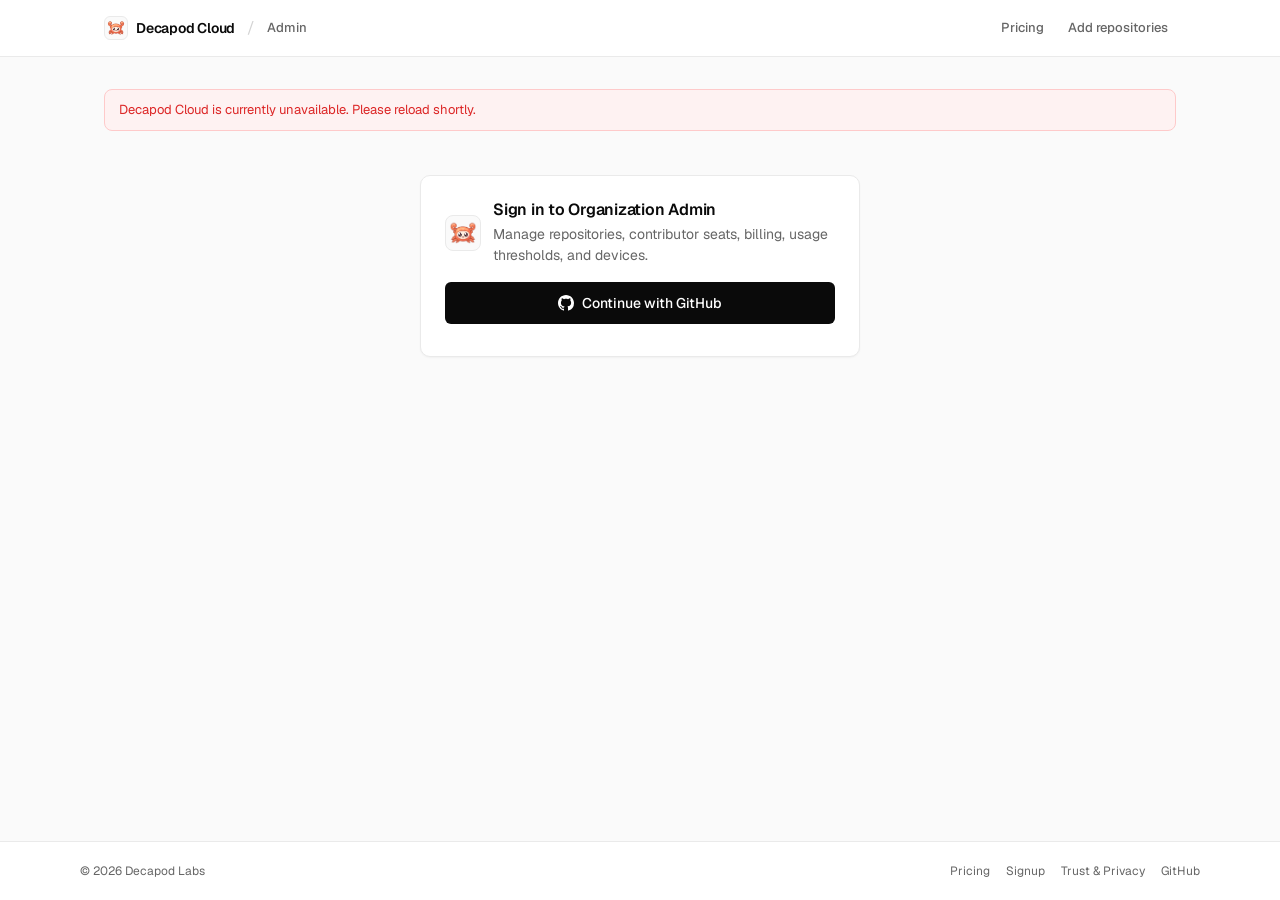
==== commit 177ae2ef: "feat(cloud): publish 20261126-geist commercial bundle and clean public site (#54)" ====
--- a/admin/index.html
+++ b/admin/index.html
@@ -3,468 +3,516 @@
 <head>
 <meta charset="utf-8">
 <meta name="viewport" content="width=device-width, initial-scale=1">
-<meta name="theme-color" content="#fff9f0">
+<meta name="theme-color" content="#ffffff">
 <meta name="robots" content="noindex,nofollow">
 <meta name="referrer" content="no-referrer">
 <meta name="decapod-flow-contract" content="1">
-<meta name="decapod-asset-release" content="20261125-commercial">
-<meta name="description" content="Manage your Decapod Cloud organization: repositories, team members, subscription billing, usage limits, and security settings.">
+<meta name="decapod-asset-release" content="20261126-geist">
+<meta name="description" content="Manage your Decapod Cloud organization: repositories, contributor seats, team members, billing, usage thresholds, and device security.">
 <link rel="canonical" href="https://decapodlabs.ai/admin/">
 <link rel="icon" type="image/png" href="/assets/favicon.png">
-<link rel="preconnect" href="https://fonts.googleapis.com">
-<link rel="preconnect" href="https://fonts.gstatic.com" crossorigin>
-<link href="https://fonts.googleapis.com/css2?family=DM+Sans:wght@400;500;600;700;800&family=Space+Grotesk:wght@500;600;700&display=swap" rel="stylesheet">
-<link rel="stylesheet" href="/styles.css?v=20261123-current-nav">
-<link rel="stylesheet" href="/admin/admin.css?v=20261125-commercial">
-<script src="/cloud-flow.js?v=20261125-commercial" defer></script>
-<script src="/admin/admin.js?v=20261125-commercial" defer></script>
+<link rel="stylesheet" href="/shared/commercial-ui.css?v=20261126-geist">
+<link rel="stylesheet" href="/admin/admin.css?v=20261126-geist">
+<script src="/cloud-flow.js?v=20261126-geist" defer></script>
+<script src="/admin/admin.js?v=20261126-geist" defer></script>
 <title>Organization Admin — Decapod Cloud</title>
 </head>
-<body class="admin-page site-footer-pinned">
-<a class="skip" href="#main">Skip to content</a>
-<header class="nav">
-  <div class="wrap nav-content">
-    <a href="/" class="brand" aria-label="Decapod Labs home"><img class="site-wordmark" src="/assets/logo-a.png" alt="Decapod Labs" width="420" height="140"></a>
-    <nav class="nav-links" aria-label="Site navigation">
-      <a href="/#showcase">Showcase</a>
-      <a href="/#features">Features</a>
-      <a href="/#architecture">Architecture</a>
-      <a href="/clack/index.html">Clack</a>
-      <a class="nav-pricing" href="/pricing">Pricing</a>
-      <a href="/signup">Signup</a>
-    </nav>
-    <a class="nav-cta" href="https://github.com/DecapodLabs/decapod" target="_blank" rel="noopener noreferrer">GitHub <span aria-hidden="true">↗</span></a>
+<body class="ds-body admin-page">
+<a class="ds-skip" href="#main">Skip to content</a>
+
+<header class="ds-app-header">
+  <div class="ds-app-header-inner">
+    <div class="ds-header-left">
+      <a href="/" class="ds-brand" aria-label="Decapod Labs home">
+        <img class="ds-brand-mark" src="/assets/mascot.png" alt="" width="24" height="24">
+        <span>Decapod Cloud</span>
+      </a>
+      <span class="ds-header-sep" aria-hidden="true">/</span>
+      <span class="admin-nav-label">Admin</span>
+      <div class="admin-org-switcher" id="admin-org-switcher-wrap" hidden>
+        <label class="sr-only" for="admin-org-select">Switch organization</label>
+        <select id="admin-org-select" class="ds-select admin-org-select" aria-label="Select organization"></select>
+      </div>
+    </div>
+    <div class="ds-header-right">
+      <a class="ds-nav-link" href="/pricing">Pricing</a>
+      <a class="ds-nav-link" id="add-repo-link" href="/signup">Add repositories</a>
+      <div class="admin-topbar-account" id="admin-account-bar" hidden>
+        <div class="admin-identity-pill">
+          <span class="ds-dot" style="color:var(--ds-success)" aria-hidden="true"></span>
+          <span id="admin-account-summary">GitHub</span>
+        </div>
+        <button type="button" class="ds-link-btn" id="admin-sign-out-btn">Sign out</button>
+      </div>
+    </div>
   </div>
 </header>
 
-<main id="main" class="admin-main">
-  <section class="admin-app-section" id="admin-app" aria-label="Decapod Cloud organization administration">
-    <div class="wrap admin-shell">
-      <header class="admin-topbar" id="admin-account-bar" hidden>
-        <div class="admin-topbar-org">
-          <span class="admin-eyebrow">Organization Admin</span>
-          <div class="admin-org-title-row">
-            <h1 id="admin-heading">Organization</h1>
-            <div class="admin-org-switcher" id="admin-org-switcher-wrap" hidden>
-              <label class="sr-only" for="admin-org-select">Switch organization</label>
-              <select id="admin-org-select" aria-label="Select organization"></select>
-            </div>
-          </div>
-        </div>
-        <div class="admin-topbar-user">
-          <div class="admin-identity-pill">
-            <span class="verified-dot" aria-hidden="true">✓</span>
-            <span class="admin-account-summary" id="admin-account-summary">GitHub verified</span>
-          </div>
-          <button type="button" class="admin-btn admin-btn-ghost admin-btn-sm" id="admin-sign-out-btn">Sign out</button>
-        </div>
-      </header>
-
-      <div class="admin-banner" id="admin-route-banner" role="status" hidden>
+<main id="main" class="ds-main">
+  <div class="ds-container admin-shell" id="admin-app">
+
+    <div class="ds-banner" id="admin-route-banner" role="status" hidden>
+      <div>
         <strong id="admin-route-banner-title"></strong>
-        <span id="admin-route-banner-note"></span>
-      </div>
-
-      <div class="admin-status-line" id="admin-status" role="status" aria-live="polite" hidden></div>
-
-      <section class="admin-card admin-auth-card" id="admin-auth-gate" aria-labelledby="admin-auth-heading">
-        <div class="admin-auth-header">
-          <img class="admin-mascot" src="/assets/mascot.png" alt="Clack the Decapod mascot" width="64" height="64">
-          <div>
-            <p class="admin-eyebrow">Decapod Cloud</p>
-            <h2 id="admin-auth-heading">Sign in to Organization Admin</h2>
-          </div>
-        </div>
-        <p class="admin-copy">Manage your repositories, seats, team access, subscription billing, and security controls.</p>
-        <div class="admin-actions">
-          <button type="button" class="admin-btn admin-btn-primary" id="admin-auth-github">
-            <svg width="18" height="18" viewBox="0 0 16 16" fill="currentColor" aria-hidden="true"><path d="M8 0C3.58 0 0 3.58 0 8c0 3.54 2.29 6.53 5.47 7.59.4.07.55-.17.55-.38 0-.19-.01-.82-.01-1.49-2.01.37-2.53-.49-2.69-.94-.09-.23-.48-.94-.82-1.13-.28-.15-.68-.52-.01-.53.63-.01 1.08.58 1.23.82.72 1.21 1.87.87 2.33.66.07-.52.28-.87.51-1.07-1.78-.2-3.64-.89-3.64-3.95 0-.87.31-1.59.82-2.15-.08-.2-.36-1.02.08-2.12 0 0 .67-.21 2.2.82.64-.18 1.32-.27 2-.27s1.36.09 2 .27c1.53-1.04 2.2-.82 2.2-.82.44 1.1.16 1.92.08 2.12.51.56.82 1.27.82 2.15 0 3.07-1.87 3.75-3.65 3.95.29.25.54.73.54 1.48 0 1.07-.01 1.93-.01 2.2 0 .21.15.46.55.38A8.01 8.01 0 0 0 16 8c0-4.42-3.58-8-8-8z"/></svg>
-            Continue with GitHub <span aria-hidden="true">→</span>
-          </button>
-          <button type="button" class="admin-btn admin-btn-secondary" id="admin-auth-google" hidden>Continue with Google <span aria-hidden="true">→</span></button>
-          <button type="button" class="admin-btn admin-btn-ghost" id="admin-cancel-auth-btn" hidden>Cancel sign-in</button>
-        </div>
-        <p class="admin-hint" id="admin-auth-provider-note" role="status"></p>
+        <span id="admin-route-banner-note" style="margin-left:8px"></span>
+      </div>
+    </div>
+
+    <div class="ds-banner" id="admin-status" role="status" aria-live="polite" hidden></div>
+
+    <!-- Unauthenticated Gate -->
+    <section class="ds-card admin-auth-card" id="admin-auth-gate" aria-labelledby="admin-auth-heading">
+      <div class="admin-auth-head">
+        <img class="admin-clack-mark" src="/assets/mascot.png" alt="Decapod mark" width="36" height="36">
+        <div>
+          <h1 class="ds-section-title" id="admin-auth-heading">Sign in to Organization Admin</h1>
+          <p class="ds-subtitle">Manage repositories, contributor seats, billing, usage thresholds, and devices.</p>
+        </div>
+      </div>
+      <div class="admin-actions" style="margin-top:16px">
+        <button type="button" class="ds-btn ds-btn-primary ds-btn-lg" id="admin-auth-github" style="width:100%">
+          <svg width="16" height="16" viewBox="0 0 16 16" fill="currentColor" aria-hidden="true"><path d="M8 0C3.58 0 0 3.58 0 8c0 3.54 2.29 6.53 5.47 7.59.4.07.55-.17.55-.38 0-.19-.01-.82-.01-1.49-2.01.37-2.53-.49-2.69-.94-.09-.23-.48-.94-.82-1.13-.28-.15-.68-.52-.01-.53.63-.01 1.08.58 1.23.82.72 1.21 1.87.87 2.33.66.07-.52.28-.87.51-1.07-1.78-.2-3.64-.89-3.64-3.95 0-.87.31-1.59.82-2.15-.08-.2-.36-1.02.08-2.12 0 0 .67-.21 2.2.82.64-.18 1.32-.27 2-.27s1.36.09 2 .27c1.53-1.04 2.2-.82 2.2-.82.44 1.1.16 1.92.08 2.12.51.56.82 1.27.82 2.15 0 3.07-1.87 3.75-3.65 3.95.29.25.54.73.54 1.48 0 1.07-.01 1.93-.01 2.2 0 .21.15.46.55.38A8.01 8.01 0 0 0 16 8c0-4.42-3.58-8-8-8z"/></svg>
+          Continue with GitHub
+        </button>
+        <button type="button" class="ds-btn ds-btn-secondary" id="admin-auth-google" hidden style="width:100%">Continue with Google</button>
+        <button type="button" class="ds-btn ds-btn-ghost" id="admin-cancel-auth-btn" hidden style="width:100%">Cancel sign-in</button>
+      </div>
+      <p class="ds-hint" id="admin-auth-provider-note" role="status"></p>
+    </section>
+
+    <!-- Identity Verification / Quarantine -->
+    <section class="ds-card admin-narrow-card" id="admin-identity-panel" hidden>
+      <p class="ds-eyebrow">Identity check</p>
+      <h2 class="ds-section-title" id="admin-identity-heading">Connect a verified GitHub account</h2>
+      <p class="ds-copy" id="admin-identity-message" style="margin-top:6px"></p>
+      <div class="admin-actions" id="admin-identity-link-actions" hidden>
+        <button type="button" class="ds-btn ds-btn-primary" id="admin-link-github-btn">Link GitHub account</button>
+      </div>
+      <div class="admin-actions" id="admin-identity-quarantine-actions" hidden>
+        <button type="button" class="ds-btn ds-btn-primary" id="admin-confirm-provider-btn">Confirm sign-in method</button>
+        <button type="button" class="ds-btn ds-btn-danger" id="admin-revoke-provider-btn">Remove unverified method</button>
+      </div>
+    </section>
+
+    <!-- Fail-Closed / Denied -->
+    <section class="ds-card admin-narrow-card" id="admin-denied-panel" hidden>
+      <p class="ds-eyebrow" id="admin-denied-kicker">Access restricted</p>
+      <h2 class="ds-section-title" id="admin-denied-heading">Organization administration unavailable</h2>
+      <p class="ds-copy" id="admin-denied-message" style="margin-top:6px"></p>
+      <p class="ds-hint" id="admin-denied-detail" role="status"></p>
+      <div class="admin-actions" id="admin-denied-actions">
+        <button type="button" class="ds-btn ds-btn-primary" id="admin-open-authorized-org-btn" hidden>Open your organization</button>
+        <a class="ds-btn ds-btn-secondary" href="/signup">Set up subscription</a>
+        <a class="ds-btn ds-btn-ghost" href="/pricing">View plans</a>
+      </div>
+    </section>
+
+    <!-- Authenticated Organization Workspace -->
+    <div class="admin-workspace" id="admin-workspace" hidden>
+      <div class="admin-org-header">
+        <div>
+          <span class="admin-workspace-kicker">Organization</span>
+          <h1 class="ds-title" id="admin-heading">Organization</h1>
+        </div>
+        <div class="admin-org-header-actions">
+          <a class="ds-btn ds-btn-primary ds-btn-sm" id="overview-add-repo-link" href="/signup">Add subscription capacity</a>
+        </div>
+      </div>
+
+      <nav class="admin-tabs" role="tablist" aria-label="Admin sections">
+        <button type="button" role="tab" class="admin-tab is-active" id="tab-btn-overview" aria-selected="true" aria-controls="tab-panel-overview" data-tab="overview">Overview</button>
+        <button type="button" role="tab" class="admin-tab" id="tab-btn-repositories" aria-selected="false" aria-controls="tab-panel-repositories" data-tab="repositories">Repositories</button>
+        <button type="button" role="tab" class="admin-tab" id="tab-btn-people" aria-selected="false" aria-controls="tab-panel-people" data-tab="people">People</button>
+        <button type="button" role="tab" class="admin-tab" id="tab-btn-billing" aria-selected="false" aria-controls="tab-panel-billing" data-tab="billing">Billing</button>
+        <button type="button" role="tab" class="admin-tab" id="tab-btn-usage" aria-selected="false" aria-controls="tab-panel-usage" data-tab="usage">Usage</button>
+        <button type="button" role="tab" class="admin-tab" id="tab-btn-settings" aria-selected="false" aria-controls="tab-panel-settings" data-tab="settings">Settings</button>
+      </nav>
+
+      <!-- OVERVIEW -->
+      <section role="tabpanel" class="admin-panel" id="tab-panel-overview" aria-labelledby="tab-btn-overview">
+        <div class="kpi-grid">
+          <article class="ds-card ds-card-compact kpi-card">
+            <span class="kpi-label">Subscription</span>
+            <strong class="kpi-value" id="overview-sub-status">—</strong>
+            <p class="kpi-meta" id="overview-sub-meta">Checking billing…</p>
+          </article>
+          <article class="ds-card ds-card-compact kpi-card">
+            <span class="kpi-label">Seats</span>
+            <strong class="kpi-value ds-tabular" id="overview-seats-value">—</strong>
+            <p class="kpi-meta" id="overview-seats-meta">Assigned vs purchased</p>
+          </article>
+          <article class="ds-card ds-card-compact kpi-card">
+            <span class="kpi-label">Repositories</span>
+            <strong class="kpi-value ds-tabular" id="overview-repos-value">0</strong>
+            <p class="kpi-meta" id="overview-repos-meta">Connected to Cloud</p>
+          </article>
+          <article class="ds-card ds-card-compact kpi-card">
+            <span class="kpi-label">Usage &amp; alerts</span>
+            <strong class="kpi-value" id="overview-usage-value">—</strong>
+            <p class="kpi-meta" id="overview-usage-meta">Included monthly capacity</p>
+          </article>
+        </div>
+
+        <div class="admin-two-col">
+          <article class="ds-card">
+            <h2 class="ds-section-title" id="overview-org-heading">Organization boundary</h2>
+            <p class="ds-subtitle" style="margin-bottom:12px">Administrative privilege and paid repository contributor seats remain strictly separate.</p>
+            <dl class="ds-dl">
+              <div><dt>Organization</dt><dd id="admin-active-org-slug">—</dd></div>
+              <div><dt>Code host</dt><dd id="admin-active-org-provider">GitHub</dd></div>
+              <div><dt>Your scope</dt><dd id="admin-orthogonality-summary">Organization administrator</dd></div>
+            </dl>
+          </article>
+
+          <article class="ds-card" id="overview-alerts-card">
+            <h2 class="ds-section-title">Attention &amp; alerts</h2>
+            <p class="ds-hint" id="overview-alerts-empty" style="margin-top:8px">No active alerts or pending items.</p>
+            <ul class="ds-list" id="admin-overview-alerts" style="margin-top:10px"></ul>
+          </article>
+        </div>
       </section>
 
-      <section class="admin-card" id="admin-identity-panel" hidden>
-        <p class="admin-kicker">Identity verification</p>
-        <h2 id="admin-identity-heading">Connect a verified GitHub account</h2>
-        <p class="admin-copy" id="admin-identity-message"></p>
-        <div class="admin-actions" id="admin-identity-link-actions" hidden>
-          <button type="button" class="admin-btn admin-btn-primary" id="admin-link-github-btn">Link GitHub account <span aria-hidden="true">→</span></button>
-        </div>
-        <div class="admin-actions" id="admin-identity-quarantine-actions" hidden>
-          <button type="button" class="admin-btn admin-btn-primary" id="admin-confirm-provider-btn">Confirm sign-in method</button>
-          <button type="button" class="admin-btn admin-btn-danger" id="admin-revoke-provider-btn">Remove unverified method</button>
+      <!-- REPOSITORIES -->
+      <section role="tabpanel" class="admin-panel" id="tab-panel-repositories" aria-labelledby="tab-btn-repositories" hidden>
+        <article class="ds-card">
+          <div class="section-head-row">
+            <div>
+              <h2 class="ds-section-title">Enrolled repositories</h2>
+              <p class="ds-subtitle">Purchased capacity and contributor status per repository. Admin privilege alone grants zero access to repository governance data.</p>
+            </div>
+          </div>
+          <div class="ds-table-wrap" style="margin-top:14px">
+            <table class="ds-table">
+              <thead>
+                <tr>
+                  <th scope="col">Repository</th>
+                  <th scope="col">Assigned / purchased</th>
+                  <th scope="col">Your access</th>
+                </tr>
+              </thead>
+              <tbody id="admin-repos-list"></tbody>
+            </table>
+          </div>
+          <p class="ds-empty" id="admin-repos-empty" hidden style="margin-top:12px">No repositories enrolled in this organization yet.</p>
+        </article>
+
+        <div class="admin-two-col">
+          <details class="ds-disclosure">
+            <summary>Enroll a repository</summary>
+            <div class="ds-disclosure-body">
+              <p class="ds-hint" style="margin:0 0 12px">Connect an organization repository where your GitHub account holds admin access.</p>
+              <div class="ds-field">
+                <label for="admin-enroll-repo-input">GitHub repository (owner/repo)</label>
+                <input id="admin-enroll-repo-input" class="ds-input ds-mono" type="text" autocomplete="off" spellcheck="false" placeholder="owner/repository" maxlength="201">
+              </div>
+              <div class="admin-actions">
+                <button type="button" class="ds-btn ds-btn-primary" id="admin-enroll-repo-btn">Enroll repository</button>
+                <button type="button" class="ds-btn ds-btn-secondary" id="admin-authorize-github-btn" hidden>Authorize GitHub access</button>
+              </div>
+              <p class="ds-hint" id="admin-enroll-status" role="status"></p>
+            </div>
+          </details>
+
+          <details class="ds-disclosure">
+            <summary>Manage repository seat assignments</summary>
+            <div class="ds-disclosure-body">
+              <p class="ds-hint" style="margin:0 0 12px">Assign or revoke contributor seats for verified organization members.</p>
+              <div class="admin-form-grid">
+                <div class="ds-field">
+                  <label for="admin-assign-project-select">Repository</label>
+                  <select id="admin-assign-project-select" class="ds-select"></select>
+                </div>
+                <div class="ds-field">
+                  <label for="admin-assign-member-select">Member</label>
+                  <select id="admin-assign-member-select" class="ds-select"></select>
+                </div>
+              </div>
+              <div class="admin-actions">
+                <button type="button" class="ds-btn ds-btn-primary" id="admin-assign-seat-btn">Assign seat</button>
+                <button type="button" class="ds-btn ds-btn-danger" id="admin-revoke-seat-btn">Revoke seat</button>
+                <button type="button" class="ds-btn ds-btn-ghost" id="admin-more-billing-members-btn" hidden>Load more</button>
+              </div>
+              <p class="ds-hint" id="admin-seat-assign-status" role="status"></p>
+            </div>
+          </details>
         </div>
       </section>
 
-      <section class="admin-card admin-card-denied" id="admin-denied-panel" hidden>
-        <p class="admin-kicker" id="admin-denied-kicker">Access restricted</p>
-        <h2 id="admin-denied-heading">Organization administration unavailable</h2>
-        <p class="admin-copy" id="admin-denied-message"></p>
-        <p class="admin-hint" id="admin-denied-detail" role="status"></p>
-        <div class="admin-actions" id="admin-denied-actions">
-          <button type="button" class="admin-btn admin-btn-primary" id="admin-open-authorized-org-btn" hidden>Open your organization</button>
-          <a class="admin-btn admin-btn-secondary" href="/signup">Activate Cloud <span aria-hidden="true">→</span></a>
-          <a class="admin-btn admin-btn-ghost" href="/pricing">View plans</a>
-        </div>
+      <!-- PEOPLE -->
+      <section role="tabpanel" class="admin-panel" id="tab-panel-people" aria-labelledby="tab-btn-people" hidden>
+        <div class="admin-two-col">
+          <article class="ds-card">
+            <h2 class="ds-section-title">Members</h2>
+            <p class="ds-subtitle" style="margin-bottom:12px">Verified people in this organization. Distinct-human volume tiers count active assigned contributors only.</p>
+            <ul class="ds-list" id="admin-members-list"></ul>
+            <div class="admin-actions">
+              <button type="button" class="ds-btn ds-btn-ghost ds-btn-sm" id="admin-next-members-btn" hidden>Load more members</button>
+            </div>
+            <p class="ds-hint" id="admin-members-status" role="status"></p>
+          </article>
+
+          <article class="ds-card">
+            <h2 class="ds-section-title">Invitations</h2>
+            <p class="ds-subtitle" style="margin-bottom:12px">Single-use invitations by GitHub username. Pending invitations do not count toward distinct-human discounts.</p>
+            <details class="ds-disclosure" style="margin-bottom:12px">
+              <summary>Invite a contributor</summary>
+              <div class="ds-disclosure-body">
+                <div class="ds-field">
+                  <label for="admin-invite-github-input">GitHub username</label>
+                  <input id="admin-invite-github-input" class="ds-input ds-mono" type="text" autocomplete="off" spellcheck="false" placeholder="github-handle" maxlength="100">
+                </div>
+                <div class="admin-actions">
+                  <button type="button" class="ds-btn ds-btn-primary" id="admin-invite-btn">Create invitation</button>
+                </div>
+              </div>
+            </details>
+            <div class="admin-invite-copy-box" id="admin-invitation-copy-box" hidden style="margin-bottom:12px">
+              <label for="admin-invitation-link">Single-use invitation link</label>
+              <div class="invite-copy-row">
+                <input id="admin-invitation-link" class="ds-input ds-mono" type="text" readonly>
+                <button type="button" class="ds-btn ds-btn-secondary ds-btn-sm" id="admin-copy-invitation-btn">Copy</button>
+              </div>
+            </div>
+            <ul class="ds-list" id="admin-invitations-list"></ul>
+            <div class="admin-actions">
+              <button type="button" class="ds-btn ds-btn-ghost ds-btn-sm" id="admin-more-invitations-btn" hidden>Load more invitations</button>
+            </div>
+            <p class="ds-hint" id="admin-invitations-status" role="status"></p>
+          </article>
+        </div>
+
+        <details class="ds-disclosure" id="admin-delegation-box">
+          <summary>Administrators &amp; ownership delegation</summary>
+          <div class="ds-disclosure-body">
+            <p class="ds-hint" id="admin-delegation-note" style="margin:0 0 6px">Organization administrators manage billing, seats, and settings without gaining contributor access to repository governance data.</p>
+            <p class="ds-hint" id="admin-delegation-meta" style="margin:0 0 12px"></p>
+            <ul class="ds-list" id="admin-delegation-list"></ul>
+            <ul class="ds-list" id="admin-delegation-invites-list" style="margin-top:8px"></ul>
+            <div class="admin-form-grid" style="margin-top:14px">
+              <div class="ds-field">
+                <label for="admin-delegate-member-select">Select member</label>
+                <select id="admin-delegate-member-select" class="ds-select"></select>
+              </div>
+            </div>
+            <div class="admin-actions">
+              <button type="button" class="ds-btn ds-btn-primary" id="admin-grant-admin-btn">Grant admin role</button>
+              <button type="button" class="ds-btn ds-btn-secondary" id="admin-invite-admin-btn">Invite as admin</button>
+              <button type="button" class="ds-btn ds-btn-danger" id="admin-revoke-admin-btn">Revoke admin</button>
+              <button type="button" class="ds-btn ds-btn-secondary" id="admin-transfer-owner-btn">Transfer ownership</button>
+            </div>
+            <p class="ds-hint" id="admin-delegation-status" role="status"></p>
+          </div>
+        </details>
       </section>
 
-      <div class="admin-workspace" id="admin-workspace" hidden>
-        <nav class="admin-tabs" role="tablist" aria-label="Admin sections">
-          <button type="button" role="tab" class="admin-tab is-active" id="tab-btn-overview" aria-selected="true" aria-controls="tab-panel-overview" data-tab="overview">Overview</button>
-          <button type="button" role="tab" class="admin-tab" id="tab-btn-repositories" aria-selected="false" aria-controls="tab-panel-repositories" data-tab="repositories">Repositories</button>
-          <button type="button" role="tab" class="admin-tab" id="tab-btn-people" aria-selected="false" aria-controls="tab-panel-people" data-tab="people">People</button>
-          <button type="button" role="tab" class="admin-tab" id="tab-btn-billing" aria-selected="false" aria-controls="tab-panel-billing" data-tab="billing">Billing</button>
-          <button type="button" role="tab" class="admin-tab" id="tab-btn-usage" aria-selected="false" aria-controls="tab-panel-usage" data-tab="usage">Usage</button>
-          <button type="button" role="tab" class="admin-tab" id="tab-btn-settings" aria-selected="false" aria-controls="tab-panel-settings" data-tab="settings">Settings</button>
-        </nav>
-
-        <!-- OVERVIEW -->
-        <section role="tabpanel" class="admin-panel" id="tab-panel-overview" aria-labelledby="tab-btn-overview">
-          <div class="kpi-grid">
-            <article class="kpi-card">
-              <span class="kpi-label">Subscription</span>
-              <strong class="kpi-value" id="overview-sub-status">—</strong>
-              <p class="kpi-meta" id="overview-sub-meta">Checking billing…</p>
-            </article>
-            <article class="kpi-card">
-              <span class="kpi-label">Seats</span>
-              <strong class="kpi-value" id="overview-seats-value">—</strong>
-              <p class="kpi-meta" id="overview-seats-meta">Purchased &amp; assigned</p>
-            </article>
-            <article class="kpi-card">
-              <span class="kpi-label">Repositories</span>
-              <strong class="kpi-value" id="overview-repos-value">0</strong>
-              <p class="kpi-meta" id="overview-repos-meta">Connected to Cloud</p>
-            </article>
-            <article class="kpi-card">
-              <span class="kpi-label">Usage &amp; alerts</span>
-              <strong class="kpi-value" id="overview-usage-value">—</strong>
-              <p class="kpi-meta" id="overview-usage-meta">Included monthly capacity</p>
-            </article>
-          </div>
-
-          <div class="admin-two-col">
-            <article class="admin-card">
-              <h2 id="overview-org-heading">Organization profile</h2>
-              <dl class="detail-list">
-                <div><dt>Organization</dt><dd id="admin-active-org-slug">—</dd></div>
-                <div><dt>Code host</dt><dd id="admin-active-org-provider">GitHub</dd></div>
-                <div><dt>Your access</dt><dd id="admin-orthogonality-summary">Organization administrator</dd></div>
-              </dl>
-              <div class="admin-actions">
-                <a class="admin-btn admin-btn-primary" id="overview-add-repo-link" href="/signup">Add subscription capacity <span aria-hidden="true">→</span></a>
-              </div>
-            </article>
-
-            <article class="admin-card" id="overview-alerts-card">
-              <h2>Attention &amp; alerts</h2>
-              <p class="admin-copy" id="overview-alerts-empty">No active alerts or pending issues.</p>
-              <ul class="admin-list" id="admin-overview-alerts"></ul>
-            </article>
-          </div>
-        </section>
-
-        <!-- REPOSITORIES -->
-        <section role="tabpanel" class="admin-panel" id="tab-panel-repositories" aria-labelledby="tab-btn-repositories" hidden>
-          <article class="admin-card">
-            <div class="section-header-row">
-              <div>
-                <h2>Enrolled repositories</h2>
-                <p class="admin-copy">View repository capacity and your own contributor seat status. Admin permission does not grant contributor access to repository data unless you hold an assigned seat.</p>
-              </div>
-            </div>
-            <div class="admin-table-wrap">
-              <table class="admin-table">
+      <!-- BILLING -->
+      <section role="tabpanel" class="admin-panel" id="tab-panel-billing" aria-labelledby="tab-btn-billing" hidden>
+        <article class="ds-card">
+          <div class="section-head-row">
+            <div>
+              <h2 class="ds-section-title">Subscription &amp; invoices</h2>
+              <p class="ds-subtitle" id="admin-billing-status">Checking subscription status…</p>
+            </div>
+            <div class="admin-actions" style="margin-top:0">
+              <button type="button" class="ds-btn ds-btn-primary" id="admin-billing-portal-btn">Open billing &amp; invoices ↗</button>
+              <a class="ds-btn ds-btn-secondary" id="admin-add-capacity-link" href="/signup">Change seats or repositories</a>
+            </div>
+          </div>
+
+          <dl class="ds-dl ds-tabular" id="admin-billing-meta-list" hidden style="margin-top:16px">
+            <div><dt>Plan cadence</dt><dd id="admin-billing-cadence">—</dd></div>
+            <div><dt>Purchased seat capacity</dt><dd id="admin-billing-seats">0</dd></div>
+            <div><dt>Current period through</dt><dd id="admin-billing-renewal">—</dd></div>
+            <div><dt>Paid resource overages</dt><dd>Disabled ($0 exposure)</dd></div>
+          </dl>
+
+          <div id="admin-billing-capacities-wrap" hidden style="margin-top:16px">
+            <h3 class="billing-subhead">Purchased repository allocations</h3>
+            <div class="ds-table-wrap">
+              <table class="ds-table">
                 <thead>
-                  <tr>
-                    <th scope="col">Repository</th>
-                    <th scope="col">Purchased seats</th>
-                    <th scope="col">Your access</th>
-                  </tr>
+                  <tr><th scope="col">Repository</th><th scope="col">Assigned</th><th scope="col">Purchased capacity</th></tr>
                 </thead>
-                <tbody id="admin-repos-list"></tbody>
+                <tbody id="admin-billing-capacities"></tbody>
               </table>
             </div>
-            <p class="admin-hint" id="admin-repos-empty" hidden>No repositories connected to this organization yet.</p>
-          </article>
-
-          <div class="admin-two-col">
-            <article class="admin-card">
-              <h3>Add a repository</h3>
-              <p class="admin-hint" style="margin-top:0;margin-bottom:12px">Connect an organization repository where you hold GitHub admin access.</p>
-              <div class="admin-field">
-                <label for="admin-enroll-repo-input">GitHub repository (owner/repo)</label>
-                <input id="admin-enroll-repo-input" type="text" autocomplete="off" spellcheck="false" placeholder="DecapodLabs/decapod" maxlength="201">
-              </div>
-              <div class="admin-actions">
-                <button type="button" class="admin-btn admin-btn-primary" id="admin-enroll-repo-btn">Add repository</button>
-                <button type="button" class="admin-btn admin-btn-secondary" id="admin-authorize-github-btn" hidden>Authorize GitHub access <span aria-hidden="true">→</span></button>
-              </div>
-              <p class="admin-hint" id="admin-enroll-status" role="status"></p>
-            </article>
-
-            <article class="admin-card">
-              <h3>Assign repository seats</h3>
-              <p class="admin-hint" style="margin-top:0;margin-bottom:12px">Grant or remove paid contributor seats for organization members.</p>
-              <div class="admin-form-row">
-                <div class="admin-field">
-                  <label for="admin-assign-project-select">Repository</label>
-                  <select id="admin-assign-project-select"></select>
-                </div>
-                <div class="admin-field">
-                  <label for="admin-assign-member-select">Member</label>
-                  <select id="admin-assign-member-select"></select>
-                </div>
-              </div>
-              <div class="admin-actions">
-                <button type="button" class="admin-btn admin-btn-primary" id="admin-assign-seat-btn">Assign seat</button>
-                <button type="button" class="admin-btn admin-btn-danger" id="admin-revoke-seat-btn">Remove seat</button>
-                <button type="button" class="admin-btn admin-btn-ghost" id="admin-more-billing-members-btn" hidden>Load more members</button>
-              </div>
-              <p class="admin-hint" id="admin-seat-assign-status" role="status"></p>
-            </article>
-          </div>
-        </section>
-
-        <!-- PEOPLE -->
-        <section role="tabpanel" class="admin-panel" id="tab-panel-people" aria-labelledby="tab-btn-people" hidden>
-          <div class="admin-two-col">
-            <article class="admin-card">
-              <h2>Members</h2>
-              <p class="admin-copy">People with access to this organization and their assigned repository seats.</p>
-              <ul class="admin-list" id="admin-members-list"></ul>
-              <div class="admin-actions">
-                <button type="button" class="admin-btn admin-btn-ghost" id="admin-next-members-btn" hidden>Load more members</button>
-              </div>
-              <p class="admin-hint" id="admin-members-status" role="status"></p>
-            </article>
-
-            <article class="admin-card">
-              <h3>Invite a teammate</h3>
-              <p class="admin-hint" style="margin-top:0;margin-bottom:12px">Send a single-use organization invitation by GitHub username. You can assign a paid repository seat after they join.</p>
-              <div class="admin-field">
-                <label for="admin-invite-github-input">GitHub username</label>
-                <input id="admin-invite-github-input" type="text" autocomplete="off" spellcheck="false" placeholder="teammate-handle" maxlength="100">
-              </div>
-              <details class="admin-advanced-disclosure">
-                <summary>Or invite by Cloud Account ID</summary>
-                <div class="admin-field" style="margin-top:10px">
-                  <label for="admin-invite-recipient">Cloud Account ID (optional fallback)</label>
-                  <input id="admin-invite-recipient" type="text" autocomplete="off" spellcheck="false" placeholder="Account UUID" maxlength="36">
-                </div>
-              </details>
-              <div class="admin-actions">
-                <button type="button" class="admin-btn admin-btn-primary" id="admin-invite-btn">Create invitation</button>
-                <button type="button" class="admin-btn admin-btn-ghost" id="admin-more-invitations-btn" hidden>Load more invitations</button>
-              </div>
-              <div class="admin-invite-copy-box" id="admin-invitation-copy-box" hidden>
-                <label for="admin-invitation-link">Single-use invitation link</label>
-                <input id="admin-invitation-link" type="text" readonly>
-                <button type="button" class="admin-btn admin-btn-secondary admin-btn-sm" id="admin-copy-invitation-btn">Copy link</button>
-              </div>
-              <ul class="admin-list" id="admin-invitations-list"></ul>
-              <p class="admin-hint" id="admin-invitations-status" role="status"></p>
-            </article>
-          </div>
-
-          <article class="admin-card" id="admin-delegation-box">
-            <h3>Administrators &amp; ownership</h3>
-            <p class="admin-copy" id="admin-delegation-note">Organization administrators manage billing, seats, and settings without automatically receiving contributor access to repository data.</p>
-            <p class="admin-hint" id="admin-delegation-meta" style="margin-top:0;margin-bottom:10px"></p>
-            <ul class="admin-list" id="admin-delegation-list"></ul>
-            <ul class="admin-list" id="admin-delegation-invites-list"></ul>
-            <div class="admin-form-row" style="margin-top:16px">
-              <div class="admin-field">
-                <label for="admin-delegate-member-select">Select member</label>
-                <select id="admin-delegate-member-select"></select>
-              </div>
-            </div>
-            <div class="admin-actions">
-              <button type="button" class="admin-btn admin-btn-primary" id="admin-grant-admin-btn">Grant admin role</button>
-              <button type="button" class="admin-btn admin-btn-secondary" id="admin-invite-admin-btn">Invite as admin</button>
-              <button type="button" class="admin-btn admin-btn-danger" id="admin-revoke-admin-btn">Revoke admin role</button>
-              <button type="button" class="admin-btn admin-btn-secondary" id="admin-transfer-owner-btn">Transfer ownership</button>
-            </div>
-            <p class="admin-hint" id="admin-delegation-status" role="status"></p>
-          </article>
-        </section>
-
-        <!-- BILLING -->
-        <section role="tabpanel" class="admin-panel" id="tab-panel-billing" aria-labelledby="tab-btn-billing" hidden>
-          <article class="admin-card">
-            <h2>Subscription &amp; invoices</h2>
-            <p class="admin-status-inline" id="admin-billing-status">Checking subscription status…</p>
-            <dl class="detail-list" id="admin-billing-meta-list" hidden>
-              <div><dt>Plan cadence</dt><dd id="admin-billing-cadence">—</dd></div>
-              <div><dt>Purchased seats</dt><dd id="admin-billing-seats">0</dd></div>
-              <div><dt>Active through</dt><dd id="admin-billing-renewal">—</dd></div>
-            </dl>
-            <div class="admin-subcard" id="admin-pending-order-box" hidden>
-              <p class="admin-hint" id="admin-pending-order-summary" style="margin-top:0"></p>
-              <div class="admin-actions">
-                <button type="button" class="admin-btn admin-btn-danger" id="admin-cancel-order-btn">Cancel pending billing change</button>
-              </div>
-            </div>
-            <div class="admin-actions">
-              <button type="button" class="admin-btn admin-btn-primary" id="admin-billing-portal-btn">Open billing &amp; invoices <span aria-hidden="true">↗</span></button>
-              <a class="admin-btn admin-btn-secondary" id="admin-add-capacity-link" href="/signup">Add seats or repositories <span aria-hidden="true">→</span></a>
-            </div>
-            <p class="admin-hint" id="admin-billing-detail" role="status"></p>
-          </article>
-        </section>
-
-        <!-- USAGE -->
-        <section role="tabpanel" class="admin-panel" id="tab-panel-usage" aria-labelledby="tab-btn-usage" hidden>
-          <article class="admin-card">
-            <h2>Usage &amp; limits</h2>
-            <p class="admin-copy">Monitor organization usage against your included capacity. Early alerts and hard operating limits help prevent surprises.</p>
-
-            <div class="admin-included-box">
-              <p class="admin-status-inline" id="admin-overage-status">Included capacity protection active · Paid overages disabled ($0 exposure)</p>
-              <p class="admin-hint" id="admin-overage-receipt" style="margin-top:4px"></p>
-              <div class="admin-actions" id="admin-overage-revoke-wrap" hidden>
-                <button type="button" class="admin-btn admin-btn-danger" id="admin-overages-revoke-btn">Disable paid overages</button>
-              </div>
-              <p class="admin-hint" id="admin-overage-save-status" role="status"></p>
-            </div>
-
-            <div class="admin-resource-grid" id="admin-resource-cards"></div>
-          </article>
-
-          <div class="admin-two-col">
-            <article class="admin-card">
-              <h3>Threshold &amp; operating limit</h3>
-              <div class="admin-form-row">
-                <div class="admin-field">
+          </div>
+
+          <div class="ds-card-subtle" id="admin-pending-order-box" hidden style="margin-top:16px">
+            <p class="ds-hint" id="admin-pending-order-summary" style="margin:0 0 10px"></p>
+            <button type="button" class="ds-btn ds-btn-danger ds-btn-sm" id="admin-cancel-order-btn">Cancel pending billing change</button>
+          </div>
+          <p class="ds-hint" id="admin-billing-detail" role="status"></p>
+        </article>
+      </section>
+
+      <!-- USAGE -->
+      <section role="tabpanel" class="admin-panel" id="tab-panel-usage" aria-labelledby="tab-btn-usage" hidden>
+        <article class="ds-card">
+          <div class="section-head-row">
+            <div>
+              <h2 class="ds-section-title">Usage &amp; included capacity</h2>
+              <p class="ds-subtitle">Measured utilization across included capacity pools. Alerts notify administrators early without enabling automatic charges.</p>
+            </div>
+            <div class="ds-badge ds-badge-success"><span class="ds-dot"></span> Overages off ($0)</div>
+          </div>
+
+          <div class="ds-card-subtle" style="margin-top:14px">
+            <p class="ds-hint" id="admin-overage-status" style="margin:0;color:var(--ds-fg);font-weight:500">Included capacity protection active · Paid overages disabled ($0 exposure)</p>
+            <p class="ds-hint" id="admin-overage-receipt" style="margin:4px 0 0"></p>
+            <div class="admin-actions" id="admin-overage-revoke-wrap" hidden style="margin-top:10px">
+              <button type="button" class="ds-btn ds-btn-danger ds-btn-sm" id="admin-overages-revoke-btn">Disable paid overages</button>
+            </div>
+            <p class="ds-hint" id="admin-overage-save-status" role="status"></p>
+          </div>
+
+          <div class="admin-resource-grid" id="admin-resource-cards" style="margin-top:16px"></div>
+        </article>
+
+        <div class="admin-two-col">
+          <details class="ds-disclosure">
+            <summary>Configure warning thresholds &amp; operating limits</summary>
+            <div class="ds-disclosure-body">
+              <div class="admin-form-grid">
+                <div class="ds-field">
                   <label for="admin-limit-metric">Resource metric</label>
-                  <select id="admin-limit-metric"></select>
-                </div>
-                <div class="admin-field">
+                  <select id="admin-limit-metric" class="ds-select"></select>
+                </div>
+                <div class="ds-field">
                   <label for="admin-limit-cap">Operating ceiling (optional)</label>
-                  <input id="admin-limit-cap" type="number" min="1" step="1" placeholder="Included default">
-                </div>
-              </div>
-              <div class="admin-form-row">
-                <div class="admin-field">
+                  <input id="admin-limit-cap" class="ds-input ds-tabular" type="number" min="1" step="1" placeholder="Included default">
+                </div>
+                <div class="ds-field">
                   <label for="admin-limit-warn">Warning threshold (%)</label>
-                  <input id="admin-limit-warn" type="number" min="1" max="99" step="1" value="80">
-                </div>
-                <div class="admin-field">
+                  <input id="admin-limit-warn" class="ds-input ds-tabular" type="number" min="1" max="99" step="1" value="80">
+                </div>
+                <div class="ds-field">
                   <label for="admin-limit-crit">Critical threshold (%)</label>
-                  <input id="admin-limit-crit" type="number" min="2" max="100" step="1" value="95">
-                </div>
-              </div>
-              <fieldset class="notify-fieldset">
+                  <input id="admin-limit-crit" class="ds-input ds-tabular" type="number" min="2" max="100" step="1" value="95">
+                </div>
+              </div>
+              <fieldset class="notify-fieldset" style="margin-top:12px">
                 <legend>Alert notifications</legend>
                 <label class="checkbox-row"><input type="checkbox" id="admin-notify-warn" checked> Notify at warning threshold</label>
                 <label class="checkbox-row"><input type="checkbox" id="admin-notify-crit"> Notify at critical threshold</label>
-                <label class="checkbox-row"><input type="checkbox" id="admin-notify-limit"> Notify when operating limit blocks requests</label>
+                <label class="checkbox-row"><input type="checkbox" id="admin-notify-limit"> Notify when operating limit throttles requests</label>
               </fieldset>
               <div class="admin-actions">
-                <button type="button" class="admin-btn admin-btn-primary" id="admin-save-limit-btn">Save limit settings</button>
-                <button type="button" class="admin-btn admin-btn-ghost" id="admin-reset-limit-btn">Reset to default</button>
-              </div>
-              <p class="admin-hint" id="admin-limit-save-status" role="status"></p>
-            </article>
-
-            <article class="admin-card">
-              <h3>Active usage alerts</h3>
-              <p class="admin-hint" id="admin-alerts-empty" style="margin-top:0">No active resource alerts.</p>
-              <ul class="admin-list" id="admin-resource-alerts"></ul>
-            </article>
-          </div>
-        </section>
-
-        <!-- SETTINGS -->
-        <section role="tabpanel" class="admin-panel" id="tab-panel-settings" aria-labelledby="tab-btn-settings" hidden>
-          <div class="admin-two-col">
-            <article class="admin-card">
-              <h3>Repository display name</h3>
-              <p class="admin-hint" style="margin-top:0;margin-bottom:12px">Customize how a connected repository appears to members.</p>
-              <div class="admin-field">
+                <button type="button" class="ds-btn ds-btn-primary" id="admin-save-limit-btn">Save limit settings</button>
+                <button type="button" class="ds-btn ds-btn-ghost" id="admin-reset-limit-btn">Reset default</button>
+              </div>
+              <p class="ds-hint" id="admin-limit-save-status" role="status"></p>
+            </div>
+          </details>
+
+          <article class="ds-card ds-card-compact">
+            <h3 class="billing-subhead">Active usage alerts</h3>
+            <p class="ds-hint" id="admin-alerts-empty" style="margin-top:4px">No active resource alerts.</p>
+            <ul class="ds-list" id="admin-resource-alerts" style="margin-top:8px"></ul>
+          </article>
+        </div>
+      </section>
+
+      <!-- SETTINGS -->
+      <section role="tabpanel" class="admin-panel" id="tab-panel-settings" aria-labelledby="tab-btn-settings" hidden>
+        <article class="ds-card" id="admin-devices-section">
+          <h2 class="ds-section-title">CLI devices &amp; sessions</h2>
+          <p class="ds-subtitle" style="margin-bottom:10px">Hardware-bound CLI keys authorized for your organization. Revoking a key immediately ends its Cloud session.</p>
+          <p class="ds-hint" id="admin-devices-status" role="status"></p>
+          <ul class="ds-list" id="admin-devices-list" style="margin-top:10px"></ul>
+        </article>
+
+        <div class="admin-two-col">
+          <details class="ds-disclosure">
+            <summary>Repository display name</summary>
+            <div class="ds-disclosure-body">
+              <div class="ds-field" style="margin-bottom:10px">
                 <label for="admin-settings-project-select">Repository</label>
-                <select id="admin-settings-project-select"></select>
-              </div>
-              <div class="admin-field">
-                <label for="admin-settings-project-name">Display name</label>
-                <input id="admin-settings-project-name" type="text" maxlength="200" placeholder="Organization / Repository">
+                <select id="admin-settings-project-select" class="ds-select"></select>
+              </div>
+              <div class="ds-field">
+                <label for="admin-settings-project-name">Display label</label>
+                <input id="admin-settings-project-name" class="ds-input" type="text" maxlength="200" placeholder="Organization / Repository">
               </div>
               <div class="admin-actions">
-                <button type="button" class="admin-btn admin-btn-primary" id="admin-save-project-btn">Save display name</button>
-              </div>
-              <p class="admin-hint" id="admin-project-settings-status" role="status"></p>
-            </article>
-
-            <article class="admin-card" id="admin-recovery-section">
-              <h3>Account continuity &amp; recovery</h3>
-              <p class="admin-hint" style="margin-top:0;margin-bottom:10px" id="admin-recovery-contact-summary">Designate a trusted member as a backup recovery contact for organization continuity.</p>
-              <div class="admin-field">
+                <button type="button" class="ds-btn ds-btn-primary" id="admin-save-project-btn">Save display name</button>
+              </div>
+              <p class="ds-hint" id="admin-project-settings-status" role="status"></p>
+            </div>
+          </details>
+
+          <details class="ds-disclosure" id="admin-recovery-section">
+            <summary>Account continuity &amp; backup recovery</summary>
+            <div class="ds-disclosure-body">
+              <p class="ds-hint" id="admin-recovery-contact-summary" style="margin:0 0 10px">Designate a trusted member as a backup recovery contact for organization continuity.</p>
+              <div class="ds-field">
                 <label for="admin-recovery-contact-select">Backup recovery contact</label>
-                <select id="admin-recovery-contact-select"></select>
+                <select id="admin-recovery-contact-select" class="ds-select"></select>
               </div>
               <div class="admin-actions">
-                <button type="button" class="admin-btn admin-btn-primary" id="admin-set-recovery-contact-btn">Save recovery contact</button>
-                <button type="button" class="admin-btn admin-btn-danger" id="admin-clear-recovery-contact-btn">Clear contact</button>
-              </div>
-              <p class="admin-hint" id="admin-recovery-status" role="status"></p>
-            </article>
-          </div>
-
-          <article class="admin-card" id="admin-devices-section">
-            <h3>CLI devices &amp; sessions</h3>
-            <p class="admin-copy">Authorized CLI hardware keys linked to your organization. Revoking a key immediately ends its Cloud access.</p>
-            <p class="admin-hint" id="admin-devices-status" role="status"></p>
-            <ul class="admin-list" id="admin-devices-list"></ul>
-          </article>
-
-          <article class="admin-card" id="admin-templates-section">
-            <details class="admin-advanced-disclosure">
-              <summary>Cross-organization policy templates</summary>
-              <p class="admin-hint">Copy repository access-policy settings from a repository here into another organization you administer.</p>
-              <div class="admin-form-row" style="margin-top:12px">
-                <div class="admin-field">
-                  <label for="admin-template-source-project">Source repository</label>
-                  <select id="admin-template-source-project"></select>
-                </div>
-                <div class="admin-field">
-                  <label for="admin-template-target-org">Destination organization</label>
-                  <select id="admin-template-target-org"></select>
-                </div>
-                <div class="admin-field">
-                  <label for="admin-template-target-project">Destination repository</label>
-                  <input id="admin-template-target-project" type="text" autocomplete="off" spellcheck="false" placeholder="TargetOrg/repo" maxlength="201">
-                </div>
-              </div>
-              <div class="admin-actions">
-                <button type="button" class="admin-btn admin-btn-secondary" id="admin-export-template-btn">Export policy</button>
-                <button type="button" class="admin-btn admin-btn-secondary" id="admin-preview-template-btn" disabled>Preview</button>
-                <button type="button" class="admin-btn admin-btn-primary" id="admin-import-template-btn" disabled>Apply policy</button>
-              </div>
-              <p class="admin-hint" id="admin-template-status" role="status"></p>
-              <ul class="admin-list" id="admin-template-audit-list"></ul>
-            </details>
-          </article>
-        </section>
-      </div>
-
-      <!-- Accessible confirmation modal for consequential actions -->
-      <div class="admin-modal-backdrop" id="admin-confirm-modal" hidden role="dialog" aria-modal="true" aria-labelledby="admin-confirm-title">
-        <div class="admin-modal-card">
-          <h3 id="admin-confirm-title">Confirm action</h3>
-          <p class="admin-copy" id="admin-confirm-message"></p>
-          <div class="admin-actions">
-            <button type="button" class="admin-btn admin-btn-danger" id="admin-confirm-proceed-btn">Confirm</button>
-            <button type="button" class="admin-btn admin-btn-ghost" id="admin-confirm-cancel-btn">Cancel</button>
-          </div>
-        </div>
-      </div>
+                <button type="button" class="ds-btn ds-btn-primary" id="admin-set-recovery-contact-btn">Save recovery contact</button>
+                <button type="button" class="ds-btn ds-btn-danger" id="admin-clear-recovery-contact-btn">Clear</button>
+              </div>
+              <p class="ds-hint" id="admin-recovery-status" role="status"></p>
+            </div>
+          </details>
+        </div>
+
+        <details class="ds-disclosure" id="admin-templates-section">
+          <summary>Cross-organization policy templates</summary>
+          <div class="ds-disclosure-body">
+            <p class="ds-hint" style="margin:0 0 12px">Copy repository access-policy settings from a repository here into another organization you administer.</p>
+            <div class="admin-form-grid">
+              <div class="ds-field">
+                <label for="admin-template-source-project">Source repository</label>
+                <select id="admin-template-source-project" class="ds-select"></select>
+              </div>
+              <div class="ds-field">
+                <label for="admin-template-target-org">Destination organization</label>
+                <select id="admin-template-target-org" class="ds-select"></select>
+              </div>
+              <div class="ds-field">
+                <label for="admin-template-target-project">Destination repository</label>
+                <input id="admin-template-target-project" class="ds-input ds-mono" type="text" autocomplete="off" spellcheck="false" placeholder="TargetOrg/repo" maxlength="201">
+              </div>
+            </div>
+            <div class="admin-actions">
+              <button type="button" class="ds-btn ds-btn-secondary" id="admin-export-template-btn">Export policy</button>
+              <button type="button" class="ds-btn ds-btn-secondary" id="admin-preview-template-btn" disabled>Preview</button>
+              <button type="button" class="ds-btn ds-btn-primary" id="admin-import-template-btn" disabled>Apply policy</button>
+            </div>
+            <p class="ds-hint" id="admin-template-status" role="status"></p>
+            <ul class="ds-list" id="admin-template-audit-list" style="margin-top:8px"></ul>
+          </div>
+        </details>
+      </section>
     </div>
-  </section>
+
+    <!-- Confirmation Modal -->
+    <div class="ds-modal-backdrop" id="admin-confirm-modal" hidden role="dialog" aria-modal="true" aria-labelledby="admin-confirm-title">
+      <div class="ds-modal-card">
+        <h3 id="admin-confirm-title">Confirm action</h3>
+        <p class="ds-copy" id="admin-confirm-message" style="margin-top:6px"></p>
+        <div class="admin-actions">
+          <button type="button" class="ds-btn ds-btn-danger-solid" id="admin-confirm-proceed-btn">Confirm</button>
+          <button type="button" class="ds-btn ds-btn-ghost" id="admin-confirm-cancel-btn">Cancel</button>
+        </div>
+      </div>
+    </div>
+
+  </div>
 </main>
-<footer class="footer"><div class="wrap footer-grid"><a href="/" class="footer-brand" aria-label="Decapod Labs home"><img class="site-wordmark" src="/assets/logo-c.png?v=20261118-footer" alt="Decapod Labs" width="420" height="140"></a><span>© 2026 Decapod Labs</span><div><a href="/pricing">Pricing ↗</a><a href="/signup">Signup ↗</a><a href="/trust/index.html">Trust &amp; Privacy ↗</a><a href="https://github.com/DecapodLabs/decapod">GitHub ↗</a></div></div></footer>
+
+<footer class="ds-footer">
+  <div class="ds-footer-inner">
+    <span>© 2026 Decapod Labs</span>
+    <div class="ds-footer-links">
+      <a href="/pricing">Pricing</a>
+      <a href="/signup">Signup</a>
+      <a href="/trust/index.html">Trust &amp; Privacy</a>
+      <a href="https://github.com/DecapodLabs/decapod" target="_blank" rel="noopener noreferrer">GitHub</a>
+    </div>
+  </div>
+</footer>
 </body>
 </html>
--- a/shared/commercial-ui.css
+++ b/shared/commercial-ui.css
@@ -0,0 +1,833 @@
+/*!
+ * Decapod Cloud Commercial Design System (20261126-geist)
+ * Self-hosted Geist Sans & Geist Mono fonts under SIL Open Font License 1.1
+ * (see /assets/fonts/OFL-LICENSE.txt). Zero external font CDNs or analytics.
+ */
+
+@font-face {
+  font-family: "Geist";
+  src: url("/assets/fonts/Geist-Variable.woff2") format("woff2");
+  font-weight: 100 900;
+  font-style: normal;
+  font-display: swap;
+}
+
+@font-face {
+  font-family: "Geist Mono";
+  src: url("/assets/fonts/GeistMono-Variable.woff2") format("woff2");
+  font-weight: 100 900;
+  font-style: normal;
+  font-display: swap;
+}
+
+:root {
+  --ds-font-sans: "Geist", -apple-system, BlinkMacSystemFont, "Segoe UI", Roboto, "Helvetica Neue", Arial, sans-serif;
+  --ds-font-mono: "Geist Mono", ui-monospace, SFMono-Regular, Menlo, Monaco, Consolas, "Liberation Mono", monospace;
+
+  /* Neutral surface & ink ladder */
+  --ds-bg: #ffffff;
+  --ds-bg-subtle: #fafafa;
+  --ds-bg-muted: #f4f4f5;
+  --ds-bg-hover: #f2f2f3;
+
+  --ds-fg: #0a0a0a;
+  --ds-fg-secondary: #404040;
+  --ds-fg-muted: #666666;
+  --ds-fg-subtle: #737373;
+
+  /* Fine borders */
+  --ds-border: #eaeaea;
+  --ds-border-strong: #d4d4d4;
+  --ds-border-focus: #0a0a0a;
+
+  /* Selective Decapod coral accent */
+  --ds-accent: #e0533c;
+  --ds-accent-hover: #c9442e;
+  --ds-accent-ink: #b93c28;
+  --ds-accent-soft: #fff5f3;
+  --ds-accent-border: #f5cfc8;
+
+  /* Semantic state tokens (strictly state-bound) */
+  --ds-success: #0f766e;
+  --ds-success-bg: #f0fdfa;
+  --ds-success-border: #99f6e4;
+
+  --ds-warning: #b45309;
+  --ds-warning-bg: #fffbeb;
+  --ds-warning-border: #fde68a;
+
+  --ds-danger: #dc2626;
+  --ds-danger-bg: #fef2f2;
+  --ds-danger-border: #fecaca;
+
+  --ds-info: #1d4ed8;
+  --ds-info-bg: #eff6ff;
+  --ds-info-border: #bfdbfe;
+
+  /* Spacing & radii (4px / 8px discipline) */
+  --ds-space-1: 4px;
+  --ds-space-2: 8px;
+  --ds-space-3: 12px;
+  --ds-space-4: 16px;
+  --ds-space-5: 20px;
+  --ds-space-6: 24px;
+  --ds-space-8: 32px;
+  --ds-space-10: 40px;
+  --ds-space-12: 48px;
+  --ds-space-16: 64px;
+
+  --ds-radius-sm: 6px;
+  --ds-radius-md: 8px;
+  --ds-radius-lg: 10px;
+  --ds-radius-full: 9999px;
+
+  /* Restrained shadows */
+  --ds-shadow-xs: 0 1px 2px rgba(0, 0, 0, 0.04);
+  --ds-shadow-sm: 0 2px 8px rgba(0, 0, 0, 0.05);
+  --ds-shadow-modal: 0 16px 40px rgba(0, 0, 0, 0.14);
+}
+
+*, *::before, *::after {
+  box-sizing: border-box;
+}
+
+html {
+  -webkit-text-size-adjust: 100%;
+  font-size: 16px;
+}
+
+body.ds-body {
+  margin: 0;
+  min-height: 100vh;
+  background: var(--ds-bg);
+  color: var(--ds-fg);
+  font-family: var(--ds-font-sans);
+  font-size: 14px;
+  line-height: 1.5;
+  -webkit-font-smoothing: antialiased;
+  -moz-osx-font-smoothing: grayscale;
+  display: flex;
+  flex-direction: column;
+  overflow-x: clip;
+}
+
+[hidden] {
+  display: none !important;
+}
+
+.sr-only {
+  position: absolute;
+  width: 1px;
+  height: 1px;
+  padding: 0;
+  margin: -1px;
+  overflow: hidden;
+  clip: rect(0, 0, 0, 0);
+  white-space: nowrap;
+  border: 0;
+}
+
+.ds-skip {
+  position: fixed;
+  top: -100px;
+  left: 16px;
+  z-index: 1000;
+  background: var(--ds-fg);
+  color: #fff;
+  padding: 8px 14px;
+  border-radius: var(--ds-radius-sm);
+  font-size: 13px;
+  font-weight: 500;
+  text-decoration: none;
+}
+
+.ds-skip:focus {
+  top: 12px;
+}
+
+.ds-tabular {
+  font-variant-numeric: tabular-nums;
+}
+
+.ds-mono {
+  font-family: var(--ds-font-mono);
+}
+
+button:focus-visible,
+input:focus-visible,
+select:focus-visible,
+textarea:focus-visible,
+summary:focus-visible,
+a:focus-visible {
+  outline: 2px solid var(--ds-border-focus);
+  outline-offset: 2px;
+}
+
+/* Shell Layout */
+.ds-app-header {
+  position: sticky;
+  top: 0;
+  z-index: 40;
+  background: rgba(255, 255, 255, 0.92);
+  backdrop-filter: saturate(180%) blur(8px);
+  border-bottom: 1px solid var(--ds-border);
+}
+
+.ds-app-header-inner {
+  max-width: 1120px;
+  margin: 0 auto;
+  padding: 0 var(--ds-space-6);
+  height: 56px;
+  display: flex;
+  align-items: center;
+  justify-content: space-between;
+  gap: var(--ds-space-4);
+}
+
+.ds-header-left {
+  display: flex;
+  align-items: center;
+  gap: var(--ds-space-3);
+  min-width: 0;
+}
+
+.ds-brand {
+  display: inline-flex;
+  align-items: center;
+  gap: var(--ds-space-2);
+  color: var(--ds-fg);
+  text-decoration: none;
+  font-size: 14px;
+  font-weight: 600;
+  letter-spacing: -0.015em;
+  white-space: nowrap;
+}
+
+.ds-brand-mark {
+  width: 24px;
+  height: 24px;
+  border-radius: var(--ds-radius-sm);
+  border: 1px solid var(--ds-border);
+  background: var(--ds-bg-subtle);
+  padding: 2px;
+  object-fit: contain;
+  flex-shrink: 0;
+}
+
+.ds-header-sep {
+  color: var(--ds-border-strong);
+  font-size: 16px;
+  user-select: none;
+}
+
+.ds-header-nav {
+  display: flex;
+  align-items: center;
+  gap: var(--ds-space-4);
+}
+
+.ds-header-right {
+  display: flex;
+  align-items: center;
+  gap: var(--ds-space-2);
+  flex-shrink: 0;
+}
+
+.ds-nav-link {
+  color: var(--ds-fg-muted);
+  text-decoration: none;
+  font-size: 13px;
+  font-weight: 500;
+  padding: 6px 8px;
+  border-radius: var(--ds-radius-sm);
+  transition: color 0.15s ease, background-color 0.15s ease;
+  white-space: nowrap;
+}
+
+.ds-nav-link:hover,
+.ds-nav-link[aria-current="page"] {
+  color: var(--ds-fg);
+  background: var(--ds-bg-subtle);
+}
+
+.ds-main {
+  flex: 1 0 auto;
+  width: 100%;
+  background: var(--ds-bg-subtle);
+}
+
+.ds-container {
+  max-width: 1120px;
+  margin: 0 auto;
+  padding: var(--ds-space-8) var(--ds-space-6) var(--ds-space-16);
+}
+
+.ds-container-narrow {
+  max-width: 960px;
+  margin: 0 auto;
+  padding: var(--ds-space-8) var(--ds-space-6) var(--ds-space-16);
+}
+
+.ds-footer {
+  background: var(--ds-bg);
+  border-top: 1px solid var(--ds-border);
+  padding: var(--ds-space-5) var(--ds-space-6);
+}
+
+.ds-footer-inner {
+  max-width: 1120px;
+  margin: 0 auto;
+  display: flex;
+  align-items: center;
+  justify-content: space-between;
+  gap: var(--ds-space-4);
+  flex-wrap: wrap;
+  font-size: 12px;
+  color: var(--ds-fg-muted);
+}
+
+.ds-footer-links {
+  display: flex;
+  align-items: center;
+  gap: var(--ds-space-4);
+  flex-wrap: wrap;
+}
+
+.ds-footer a {
+  color: var(--ds-fg-muted);
+  text-decoration: none;
+}
+
+.ds-footer a:hover {
+  color: var(--ds-fg);
+}
+
+/* Typography helpers */
+.ds-eyebrow {
+  margin: 0 0 var(--ds-space-1);
+  font-size: 12px;
+  font-weight: 500;
+  letter-spacing: 0.02em;
+  color: var(--ds-accent-ink);
+}
+
+.ds-title {
+  margin: 0;
+  font-size: clamp(22px, 2.5vw, 28px);
+  font-weight: 600;
+  letter-spacing: -0.025em;
+  line-height: 1.2;
+  color: var(--ds-fg);
+}
+
+.ds-section-title {
+  margin: 0;
+  font-size: 16px;
+  font-weight: 600;
+  letter-spacing: -0.015em;
+  line-height: 1.3;
+  color: var(--ds-fg);
+}
+
+.ds-subtitle {
+  margin: var(--ds-space-1) 0 0;
+  font-size: 14px;
+  line-height: 1.5;
+  color: var(--ds-fg-muted);
+}
+
+.ds-copy {
+  margin: 0 0 var(--ds-space-4);
+  font-size: 14px;
+  line-height: 1.55;
+  color: var(--ds-fg-secondary);
+}
+
+.ds-hint {
+  margin: var(--ds-space-2) 0 0;
+  font-size: 13px;
+  line-height: 1.45;
+  color: var(--ds-fg-muted);
+}
+
+.ds-hint.is-error {
+  color: var(--ds-danger);
+  background: var(--ds-danger-bg);
+  border: 1px solid var(--ds-danger-border);
+  border-radius: var(--ds-radius-sm);
+  padding: var(--ds-space-2) var(--ds-space-3);
+}
+
+/* Surfaces & Cards */
+.ds-card {
+  background: var(--ds-bg);
+  border: 1px solid var(--ds-border);
+  border-radius: var(--ds-radius-lg);
+  padding: var(--ds-space-6);
+  box-shadow: var(--ds-shadow-xs);
+}
+
+.ds-card-compact {
+  padding: var(--ds-space-4) var(--ds-space-5);
+}
+
+.ds-card-subtle {
+  background: var(--ds-bg-subtle);
+  border: 1px solid var(--ds-border);
+  border-radius: var(--ds-radius-md);
+  padding: var(--ds-space-4);
+}
+
+/* Buttons */
+.ds-btn {
+  display: inline-flex;
+  align-items: center;
+  justify-content: center;
+  gap: 8px;
+  min-height: 36px;
+  padding: 0 14px;
+  border-radius: var(--ds-radius-sm);
+  border: 1px solid transparent;
+  font-family: var(--ds-font-sans);
+  font-size: 13px;
+  font-weight: 500;
+  line-height: 1;
+  text-decoration: none;
+  cursor: pointer;
+  white-space: nowrap;
+  transition: background-color 0.14s ease, border-color 0.14s ease, color 0.14s ease, box-shadow 0.14s ease;
+}
+
+.ds-btn:disabled {
+  opacity: 0.45;
+  cursor: not-allowed;
+}
+
+.ds-btn-lg {
+  min-height: 42px;
+  padding: 0 18px;
+  font-size: 14px;
+  font-weight: 500;
+}
+
+.ds-btn-sm {
+  min-height: 30px;
+  padding: 0 10px;
+  font-size: 12px;
+}
+
+.ds-btn-primary {
+  background: var(--ds-fg);
+  color: #ffffff;
+}
+
+.ds-btn-primary:hover:not(:disabled) {
+  background: #262626;
+}
+
+.ds-btn-accent {
+  background: var(--ds-accent);
+  color: #ffffff;
+}
+
+.ds-btn-accent:hover:not(:disabled) {
+  background: var(--ds-accent-hover);
+}
+
+.ds-btn-secondary {
+  background: var(--ds-bg);
+  color: var(--ds-fg);
+  border-color: var(--ds-border-strong);
+  box-shadow: var(--ds-shadow-xs);
+}
+
+.ds-btn-secondary:hover:not(:disabled) {
+  background: var(--ds-bg-subtle);
+  border-color: #a3a3a3;
+}
+
+.ds-btn-ghost {
+  background: transparent;
+  color: var(--ds-fg-secondary);
+}
+
+.ds-btn-ghost:hover:not(:disabled) {
+  background: var(--ds-bg-muted);
+  color: var(--ds-fg);
+}
+
+.ds-btn-danger {
+  background: var(--ds-bg);
+  color: var(--ds-danger);
+  border-color: var(--ds-danger-border);
+}
+
+.ds-btn-danger:hover:not(:disabled) {
+  background: var(--ds-danger-bg);
+  border-color: var(--ds-danger);
+}
+
+.ds-btn-danger-solid {
+  background: var(--ds-danger);
+  color: #ffffff;
+}
+
+.ds-btn-danger-solid:hover:not(:disabled) {
+  background: #b91c1c;
+}
+
+.ds-link-btn {
+  background: none;
+  border: 0;
+  padding: 0;
+  color: var(--ds-fg-muted);
+  font-family: var(--ds-font-sans);
+  font-size: 13px;
+  font-weight: 500;
+  cursor: pointer;
+  text-decoration: none;
+}
+
+.ds-link-btn:hover {
+  color: var(--ds-fg);
+  text-decoration: underline;
+}
+
+/* Inputs & Selects */
+.ds-field {
+  display: flex;
+  flex-direction: column;
+  gap: 6px;
+}
+
+.ds-field label {
+  font-size: 13px;
+  font-weight: 500;
+  color: var(--ds-fg);
+}
+
+.ds-input,
+.ds-select {
+  width: 100%;
+  min-height: 36px;
+  padding: 6px 10px;
+  border-radius: var(--ds-radius-sm);
+  border: 1px solid var(--ds-border-strong);
+  background: var(--ds-bg);
+  color: var(--ds-fg);
+  font-family: var(--ds-font-sans);
+  font-size: 13px;
+  line-height: 1.4;
+  transition: border-color 0.14s ease, box-shadow 0.14s ease;
+}
+
+.ds-input:hover:not(:disabled),
+.ds-select:hover:not(:disabled) {
+  border-color: #a3a3a3;
+}
+
+.ds-input:focus,
+.ds-select:focus {
+  outline: none;
+  border-color: var(--ds-fg);
+  box-shadow: 0 0 0 3px rgba(10, 10, 10, 0.08);
+}
+
+/* Status Badges */
+.ds-badge {
+  display: inline-flex;
+  align-items: center;
+  gap: 6px;
+  padding: 3px 8px;
+  border-radius: var(--ds-radius-full);
+  border: 1px solid var(--ds-border);
+  background: var(--ds-bg-subtle);
+  color: var(--ds-fg-secondary);
+  font-size: 12px;
+  font-weight: 500;
+  line-height: 1.3;
+  white-space: nowrap;
+}
+
+.ds-badge-success {
+  background: var(--ds-success-bg);
+  border-color: var(--ds-success-border);
+  color: var(--ds-success);
+}
+
+.ds-badge-warning {
+  background: var(--ds-warning-bg);
+  border-color: var(--ds-warning-border);
+  color: var(--ds-warning);
+}
+
+.ds-badge-danger {
+  background: var(--ds-danger-bg);
+  border-color: var(--ds-danger-border);
+  color: var(--ds-danger);
+}
+
+.ds-badge-info {
+  background: var(--ds-info-bg);
+  border-color: var(--ds-info-border);
+  color: var(--ds-info);
+}
+
+.ds-badge-accent {
+  background: var(--ds-accent-soft);
+  border-color: var(--ds-accent-border);
+  color: var(--ds-accent-ink);
+}
+
+.ds-dot {
+  width: 6px;
+  height: 6px;
+  border-radius: 50%;
+  background: currentColor;
+  flex-shrink: 0;
+}
+
+/* Banners & Alerts */
+.ds-banner {
+  display: flex;
+  align-items: center;
+  justify-content: space-between;
+  gap: var(--ds-space-3);
+  flex-wrap: wrap;
+  padding: 10px 14px;
+  border-radius: var(--ds-radius-md);
+  border: 1px solid var(--ds-border);
+  background: var(--ds-bg);
+  font-size: 13px;
+  color: var(--ds-fg-secondary);
+}
+
+.ds-banner strong {
+  color: var(--ds-fg);
+  font-weight: 500;
+}
+
+.ds-banner.is-invalid,
+.ds-banner.is-error {
+  background: var(--ds-danger-bg);
+  border-color: var(--ds-danger-border);
+  color: var(--ds-danger);
+}
+
+.ds-banner.is-warning {
+  background: var(--ds-warning-bg);
+  border-color: var(--ds-warning-border);
+  color: var(--ds-warning);
+}
+
+/* Tables */
+.ds-table-wrap {
+  width: 100%;
+  overflow-x: auto;
+  border: 1px solid var(--ds-border);
+  border-radius: var(--ds-radius-md);
+  background: var(--ds-bg);
+}
+
+.ds-table {
+  width: 100%;
+  border-collapse: collapse;
+  font-size: 13px;
+  text-align: left;
+}
+
+.ds-table thead th {
+  padding: 10px 14px;
+  background: var(--ds-bg-subtle);
+  border-bottom: 1px solid var(--ds-border);
+  font-size: 12px;
+  font-weight: 500;
+  color: var(--ds-fg-muted);
+  white-space: nowrap;
+}
+
+.ds-table tbody td {
+  padding: 11px 14px;
+  border-bottom: 1px solid var(--ds-border);
+  color: var(--ds-fg);
+  vertical-align: middle;
+}
+
+.ds-table tbody tr:last-child td {
+  border-bottom: 0;
+}
+
+.ds-table tbody tr:hover td {
+  background: var(--ds-bg-subtle);
+}
+
+/* Key-value lists */
+.ds-dl {
+  margin: 0;
+  display: grid;
+  gap: 0;
+}
+
+.ds-dl > div {
+  display: flex;
+  align-items: baseline;
+  justify-content: space-between;
+  gap: var(--ds-space-4);
+  padding: 10px 0;
+  border-bottom: 1px solid var(--ds-border);
+  font-size: 13px;
+}
+
+.ds-dl > div:last-child {
+  border-bottom: 0;
+}
+
+.ds-dl dt {
+  color: var(--ds-fg-muted);
+  font-weight: 400;
+}
+
+.ds-dl dd {
+  margin: 0;
+  color: var(--ds-fg);
+  font-weight: 500;
+  text-align: right;
+}
+
+/* Progressive Disclosures */
+.ds-disclosure {
+  border: 1px solid var(--ds-border);
+  border-radius: var(--ds-radius-md);
+  background: var(--ds-bg);
+}
+
+.ds-disclosure > summary {
+  list-style: none;
+  display: flex;
+  align-items: center;
+  justify-content: space-between;
+  gap: var(--ds-space-3);
+  padding: 12px 16px;
+  font-size: 13px;
+  font-weight: 500;
+  color: var(--ds-fg);
+  cursor: pointer;
+}
+
+.ds-disclosure > summary::-webkit-details-marker {
+  display: none;
+}
+
+.ds-disclosure > summary::after {
+  content: "+";
+  color: var(--ds-fg-muted);
+  font-family: var(--ds-font-mono);
+  font-size: 14px;
+}
+
+.ds-disclosure[open] > summary {
+  border-bottom: 1px solid var(--ds-border);
+  background: var(--ds-bg-subtle);
+}
+
+.ds-disclosure[open] > summary::after {
+  content: "−";
+}
+
+.ds-disclosure-body {
+  padding: var(--ds-space-4);
+}
+
+/* Empty & List States */
+.ds-list {
+  list-style: none;
+  margin: 0;
+  padding: 0;
+  display: grid;
+  gap: var(--ds-space-2);
+}
+
+.ds-list-item {
+  display: flex;
+  align-items: center;
+  justify-content: space-between;
+  gap: var(--ds-space-3);
+  flex-wrap: wrap;
+  padding: 10px 12px;
+  border: 1px solid var(--ds-border);
+  border-radius: var(--ds-radius-md);
+  background: var(--ds-bg);
+  font-size: 13px;
+}
+
+.ds-empty {
+  padding: var(--ds-space-6);
+  text-align: center;
+  border: 1px dashed var(--ds-border-strong);
+  border-radius: var(--ds-radius-md);
+  background: var(--ds-bg-subtle);
+  color: var(--ds-fg-muted);
+  font-size: 13px;
+}
+
+/* Modal */
+.ds-modal-backdrop {
+  position: fixed;
+  inset: 0;
+  z-index: 200;
+  background: rgba(10, 10, 10, 0.45);
+  display: grid;
+  place-items: center;
+  padding: var(--ds-space-4);
+}
+
+.ds-modal-card {
+  width: 100%;
+  max-width: 440px;
+  background: var(--ds-bg);
+  border: 1px solid var(--ds-border);
+  border-radius: var(--ds-radius-lg);
+  padding: var(--ds-space-6);
+  box-shadow: var(--ds-shadow-modal);
+}
+
+.ds-modal-card h3 {
+  margin: 0 0 var(--ds-space-2);
+  font-size: 16px;
+  font-weight: 600;
+  color: var(--ds-fg);
+}
+
+/* Responsive */
+@media (max-width: 768px) {
+  .ds-app-header-inner {
+    height: auto;
+    min-height: 52px;
+    padding: 10px var(--ds-space-4);
+    flex-wrap: wrap;
+    gap: 8px 12px;
+  }
+  .ds-header-left {
+    flex-wrap: wrap;
+    gap: 6px 10px;
+  }
+  .ds-header-nav {
+    gap: 6px;
+    flex-wrap: wrap;
+  }
+  .ds-header-right {
+    gap: 8px;
+    flex-wrap: wrap;
+    margin-left: auto;
+  }
+  .ds-container,
+  .ds-container-narrow {
+    padding: var(--ds-space-6) var(--ds-space-4) var(--ds-space-12);
+  }
+  .ds-card {
+    padding: var(--ds-space-4);
+  }
+  .ds-footer {
+    padding: var(--ds-space-4);
+  }
+}
--- a/admin/admin.css
+++ b/admin/admin.css
@@ -1,467 +1,462 @@
-/* Commercial Customer Organization Admin UI styles */
-.admin-page{overflow-x:clip;background:#fff9f0;min-height:100vh;display:flex;flex-direction:column}
-.admin-page.site-footer-pinned{--site-footer-reserve:0px;padding-bottom:0}
-.admin-page.site-footer-pinned > .footer{position:static;margin-top:auto}
-.admin-main{flex:1 0 auto}
-.admin-page .site-wordmark{width:170px;height:auto;max-height:80px;object-fit:contain}
-.admin-page .nav-links a[href="/pricing"]{
-  background:rgba(240,91,55,.11);
-  color:#853524;
-  padding:9px 14px;
-  border-radius:999px;
-  transition:background .18s,color .18s;
-}
-.admin-page .nav-links a[href="/pricing"]:hover{background:rgba(240,91,55,.21);color:#66281c}
-.admin-page button:focus-visible,
-.admin-page input:focus-visible,
-.admin-page select:focus-visible,
-.admin-page a:focus-visible{outline:3px solid var(--orange);outline-offset:2px}
-.admin-page [hidden]{display:none!important}
-.sr-only{position:absolute;width:1px;height:1px;padding:0;margin:-1px;overflow:hidden;clip:rect(0,0,0,0);white-space:nowrap;border:0}
-
-.admin-app-section{padding:28px 0 60px}
-.admin-shell{
-  max-width:1080px;
-  width:100%;
-  margin-inline:auto;
-  display:grid;
-  grid-template-columns:minmax(0,1fr);
-  gap:18px;
-}
-.admin-shell > *{min-width:0;max-width:100%}
-
-.admin-topbar{
-  display:flex;
-  align-items:center;
-  justify-content:space-between;
-  gap:16px;
-  flex-wrap:wrap;
-  padding:6px 0 6px;
-  border-bottom:1px solid #ebd7c8;
-}
-.admin-eyebrow,.admin-kicker{
-  display:block;
-  margin:0 0 4px;
-  font-size:11px;
-  font-weight:900;
-  letter-spacing:.14em;
-  color:var(--orange);
-  text-transform:uppercase;
-}
-.admin-org-title-row{
-  display:flex;
-  align-items:center;
-  gap:12px;
-  flex-wrap:wrap;
-}
-.admin-topbar h1{
-  font-family:"Space Grotesk",sans-serif;
-  font-size:clamp(24px,3vw,32px);
-  letter-spacing:-.05em;
-  line-height:1.1;
-  font-weight:700;
-  margin:0;
-  color:var(--ink);
-}
-.admin-org-switcher{max-width:100%}
-.admin-org-switcher select{
-  min-height:36px;
-  max-width:100%;
-  padding:6px 12px;
-  border-radius:999px;
-  border:1px solid #d5bca8;
-  background:#fffdfa;
-  color:var(--ink);
-  font:inherit;
-  font-size:13px;
-  font-weight:700;
-}
-.admin-topbar-user{
-  display:flex;
-  align-items:center;
-  gap:10px;
-  flex-wrap:wrap;
-}
-.admin-identity-pill{
-  display:inline-flex;
-  align-items:center;
-  gap:7px;
-  padding:6px 12px;
-  border-radius:999px;
-  border:1px solid #dec6b6;
-  background:#fffdfa;
-  font-size:13px;
-  font-weight:600;
-  color:#2b1f25;
-}
-.verified-dot{
-  display:inline-grid;
-  place-items:center;
-  width:18px;
-  height:18px;
-  border-radius:50%;
-  background:#1f7a44;
-  color:#fff;
-  font-size:11px;
-  font-weight:800;
-}
-
-.admin-auth-card{max-width:600px;margin:18px auto 0}
-.admin-auth-header{display:flex;align-items:center;gap:14px;margin-bottom:10px}
-.admin-mascot{
-  width:56px;
-  height:56px;
-  border-radius:14px;
-  background:#fff2de;
-  border:1px solid #ead0bc;
-  padding:4px;
-  object-fit:contain;
-}
-
-.admin-banner{
-  padding:11px 15px;
-  border:1px solid #e2b89b;
-  border-radius:12px;
-  background:#fff4e4;
-  display:flex;
-  align-items:center;
-  justify-content:space-between;
-  gap:10px;
-  flex-wrap:wrap;
-  font-size:13px;
-}
-.admin-banner.is-invalid{border-color:#d8a196;background:#fff1ed;color:#6c3228}
-.admin-banner strong{font-family:"Space Grotesk",sans-serif;font-size:13px}
-.admin-banner span{color:#6d545b;font-size:12px}
-
-.admin-status-line{
-  padding:12px 15px;
-  border-radius:11px;
-  border:1px solid #dec7ba;
-  background:#fffdfa;
-  font-size:13px;
-  font-weight:600;
-  color:#3c2a32;
-}
-.admin-status-line.is-error{border-color:#dc8974;background:#fff1ec;color:#822818}
-
-.admin-tabs{
-  display:flex;
-  gap:6px;
-  flex-wrap:wrap;
-  border-bottom:1px solid #e6d1c4;
-  padding-bottom:10px;
-}
-.admin-tab{
-  padding:9px 15px;
-  border-radius:999px;
-  border:1px solid transparent;
-  background:transparent;
-  font-size:13px;
-  font-weight:700;
-  color:#634f56;
-  cursor:pointer;
-  transition:background .15s,color .15s,border-color .15s;
-}
-.admin-tab:hover{background:#fff1e0;color:var(--ink)}
-.admin-tab.is-active{
-  background:var(--ink);
-  color:#fff;
-}
-
-.admin-workspace{display:grid;gap:18px}
-.admin-panel{display:grid;gap:18px}
-
-.kpi-grid{
-  display:grid;
-  grid-template-columns:repeat(4,minmax(0,1fr));
-  gap:14px;
-}
-.kpi-card{
-  background:#fffdfa;
-  border:1px solid #dbc6ba;
-  border-radius:16px;
-  padding:18px 20px;
-}
-.kpi-label{
-  display:block;
-  font-size:11px;
-  font-weight:800;
-  letter-spacing:.1em;
-  text-transform:uppercase;
-  color:#7c6369;
-  margin-bottom:8px;
-}
-.kpi-value{
-  display:block;
-  font-family:"Space Grotesk",sans-serif;
-  font-size:clamp(22px,2.4vw,28px);
-  letter-spacing:-.04em;
-  line-height:1.1;
-  color:var(--ink);
-}
-.kpi-meta{
-  margin:6px 0 0;
-  font-size:12px;
-  color:#6c575e;
-}
-
-.admin-two-col{
-  display:grid;
-  grid-template-columns:repeat(2,minmax(0,1fr));
-  gap:16px;
-  align-items:start;
-}
-
-.admin-card{
-  background:#fffdfa;
-  border:1px solid #dbc6ba;
-  border-radius:18px;
-  padding:clamp(18px,2.4vw,26px);
-  box-shadow:0 6px 22px rgba(38,20,16,.03);
-}
-.admin-card h2{
-  font-family:"Space Grotesk",sans-serif;
-  font-size:clamp(20px,2.3vw,24px);
-  letter-spacing:-.04em;
-  line-height:1.15;
-  margin:0 0 8px;
-}
-.admin-card h3{
-  font-family:"Space Grotesk",sans-serif;
-  font-size:17px;
-  letter-spacing:-.025em;
-  margin:0 0 8px;
-}
-.admin-copy{font-size:14px;line-height:1.55;color:#5e4c53;margin:0 0 14px}
-.admin-hint{font-size:13px;line-height:1.5;color:#6c575e;margin:10px 0 0}
-.admin-status-inline{font-size:14px;font-weight:700;color:#2d1f27;margin:0 0 10px}
-.admin-actions{display:flex;flex-wrap:wrap;gap:10px;margin-top:14px}
-
-.admin-btn{
-  display:inline-flex;
-  align-items:center;
-  justify-content:center;
-  gap:8px;
-  min-height:40px;
-  padding:9px 16px;
-  border-radius:10px;
-  border:1px solid transparent;
-  font-size:13px;
-  font-weight:700;
-  text-decoration:none;
-  cursor:pointer;
-  transition:transform .14s,background-color .14s,border-color .14s;
-}
-.admin-btn-sm{min-height:34px;padding:6px 12px;font-size:12px}
-.admin-btn:disabled{opacity:.48;cursor:not-allowed;transform:none}
-.admin-btn-primary{background:var(--ink);color:#fff}
-.admin-btn-primary:hover:not(:disabled){background:#2f242c;transform:translateY(-1px)}
-.admin-btn-secondary{background:#fff3e3;border-color:#d8a98d;color:#3c2329}
-.admin-btn-secondary:hover:not(:disabled){background:#ffe6cc}
-.admin-btn-ghost{background:transparent;border-color:#d5c1b8;color:#5a464e}
-.admin-btn-ghost:hover:not(:disabled){background:#f7ece2}
-.admin-btn-danger{background:#a53521;color:#fff}
-.admin-btn-danger:hover:not(:disabled){background:#862716}
-
-.admin-card-denied{background:linear-gradient(145deg,#fff4ef,#fff9f0);border-color:#dca495}
-
-.detail-list{
-  margin:10px 0 0;
-  display:grid;
-  gap:8px;
-}
-.detail-list div{
-  display:flex;
-  justify-content:space-between;
-  align-items:baseline;
-  gap:12px;
-  padding:8px 0;
-  border-bottom:1px solid #f0e1d7;
-  font-size:14px;
-}
-.detail-list div:last-child{border-bottom:0}
-.detail-list dt{color:#6d585e;font-weight:500}
-.detail-list dd{margin:0;color:var(--ink);font-weight:700;text-align:right}
-
-.admin-subcard{
-  padding:14px 16px;
-  border-radius:12px;
-  border:1px solid #e6d1c4;
-  background:#fff7ee;
-  margin-top:12px;
-}
-
-.admin-field{display:flex;flex-direction:column;gap:6px;margin-bottom:12px}
-.admin-field label{font-size:13px;font-weight:700;color:#38262e}
-.admin-field input[type="text"],
-.admin-field input[type="number"],
-.admin-field select{
-  width:100%;
-  min-height:42px;
-  padding:9px 12px;
-  border-radius:10px;
-  border:1px solid #cdb3a7;
-  background:#fff;
-  color:#1d141a;
-  font:inherit;
-  font-size:14px;
-}
-.admin-form-row{display:grid;grid-template-columns:repeat(auto-fit,minmax(180px,1fr));gap:12px}
-
-.admin-table-wrap{
-  overflow-x:auto;
-  border:1px solid #e4cfc2;
-  border-radius:12px;
-  background:#fff;
-}
-.admin-table{width:100%;border-collapse:collapse;font-size:14px}
-.admin-table th,.admin-table td{
-  text-align:left;
-  padding:12px 14px;
-  border-bottom:1px solid #efe1d7;
-}
-.admin-table th{
-  font-size:11px;
-  text-transform:uppercase;
-  letter-spacing:.08em;
-  color:#795c61;
-  background:#fff6ea;
-}
-.admin-table tr:last-child td{border-bottom:0}
-
-.access-pill{
-  display:inline-block;
-  padding:3px 10px;
-  border-radius:999px;
-  font-size:12px;
-  font-weight:700;
-}
-.access-pill.is-granted{background:#e7f6eb;color:#1b6237;border:1px solid #a6d5b2}
-.access-pill.is-admin-only{background:#fff3e1;color:#724628;border:1px solid #e1be9e}
-
-.admin-list{list-style:none;padding:0;margin:10px 0 0;display:grid;gap:8px}
-.admin-list li{
-  display:flex;
-  align-items:center;
-  justify-content:space-between;
-  gap:12px;
-  flex-wrap:wrap;
-  padding:11px 14px;
-  border-radius:11px;
-  border:1px solid #e5d0c3;
-  background:#fff9f2;
-  font-size:13px;
-  line-height:1.45;
-}
-.admin-list li .list-item-actions{display:flex;gap:8px;flex-wrap:wrap}
-.admin-list li button{
-  min-height:32px;
-  padding:5px 11px;
-  border-radius:8px;
-  border:1px solid #c99183;
-  background:#fff1ed;
-  color:#7e281a;
-  font-size:12px;
-  font-weight:700;
-  cursor:pointer;
-}
-.admin-list li button:hover:not(:disabled){background:#ffe0d7}
-.admin-list li button:disabled{opacity:.48;cursor:not-allowed}
-
-.admin-invite-copy-box{
-  margin-top:12px;
-  padding:12px;
-  border-radius:11px;
-  border:1px solid #dfc1aa;
-  background:#fff4e6;
-  display:grid;
-  gap:8px;
-}
-.admin-invite-copy-box input{
-  width:100%;
-  padding:8px 10px;
-  border-radius:8px;
-  border:1px solid #cdb3a7;
-  font-family:"SFMono-Regular",Consolas,monospace;
-  font-size:12px;
-  background:#fff;
-}
-
-.admin-included-box{
-  padding:14px 16px;
-  border-radius:12px;
-  border:1px solid #cde2d1;
-  background:#f5fbf6;
-  margin-bottom:16px;
-}
-.admin-resource-grid{
-  display:grid;
-  grid-template-columns:repeat(auto-fit,minmax(230px,1fr));
-  gap:12px;
-}
-.admin-resource-card{
-  padding:15px;
-  border-radius:13px;
-  border:1px solid #e5d0c3;
-  background:#fff9f2;
-  display:grid;
-  gap:10px;
-}
-.admin-resource-card h3{font-size:15px;margin:0}
-.usage-metric-row{display:grid;gap:5px;font-size:12px;color:#4f3e45}
-.usage-metric-head{display:flex;justify-content:space-between;gap:8px;font-weight:700}
-.usage-meter-track{height:7px;border-radius:999px;background:#ebd9cc;overflow:hidden}
-.usage-meter-fill{height:100%;border-radius:999px;background:var(--orange);width:0%}
-.usage-meter-fill.is-warn{background:#d9821f}
-.usage-meter-fill.is-crit{background:#b82e1d}
-
-.notify-fieldset{
-  border:1px solid #e4cfc2;
-  border-radius:11px;
-  padding:12px 14px;
-  margin:4px 0 0;
-  display:grid;
-  gap:8px;
-}
-.notify-fieldset legend{padding:0 6px;font-size:12px;font-weight:800;color:#4f3b43}
-.checkbox-row{display:flex;align-items:center;gap:8px;font-size:13px;color:#2f2228;cursor:pointer}
-
-.admin-advanced-disclosure summary{
-  font-size:13px;
-  font-weight:700;
-  color:#5b464d;
-  cursor:pointer;
-}
-
-.admin-modal-backdrop{
-  position:fixed;
-  inset:0;
-  background:rgba(23,19,26,.55);
-  display:grid;
-  place-items:center;
-  padding:20px;
-  z-index:200;
-}
-.admin-modal-card{
-  width:min(460px,100%);
-  background:#fffdfa;
-  border:1px solid #dbc6ba;
-  border-radius:18px;
-  padding:24px;
-  box-shadow:0 20px 60px rgba(0,0,0,.22);
-}
-.admin-modal-card h3{margin:0 0 8px;font-family:"Space Grotesk",sans-serif;font-size:20px}
-
-@media(max-width:880px){
-  .kpi-grid{grid-template-columns:repeat(2,minmax(0,1fr))}
-  .admin-two-col{grid-template-columns:1fr}
-}
-@media(max-width:650px){
-  .kpi-grid{grid-template-columns:1fr}
-  .admin-org-title-row,.admin-org-switcher,.admin-org-switcher select{width:100%;max-width:100%;box-sizing:border-box}
-  .admin-tabs{overflow-x:auto;flex-wrap:nowrap;padding-bottom:8px}
-  .admin-tab{white-space:nowrap}
-  .admin-btn{width:100%}
-  .admin-topbar-user .admin-btn{width:auto}
-}
+/* Decapod Cloud Organization Admin Shell (20261126-geist) */
+
+.admin-shell {
+  display: grid;
+  gap: var(--ds-space-5);
+}
+
+.admin-nav-label {
+  font-size: 13px;
+  color: var(--ds-fg-muted);
+  font-weight: 500;
+}
+
+.admin-org-switcher {
+  display: inline-flex;
+  align-items: center;
+  margin-left: var(--ds-space-2);
+}
+
+.admin-org-select {
+  min-height: 30px;
+  padding: 4px 10px;
+  font-size: 13px;
+  font-weight: 500;
+  max-width: 220px;
+}
+
+.admin-topbar-account {
+  display: inline-flex;
+  align-items: center;
+  gap: var(--ds-space-3);
+}
+
+.admin-identity-pill {
+  display: inline-flex;
+  align-items: center;
+  gap: 6px;
+  padding: 4px 10px;
+  border: 1px solid var(--ds-border);
+  border-radius: var(--ds-radius-full);
+  background: var(--ds-bg);
+  font-size: 12px;
+  font-weight: 500;
+  color: var(--ds-fg);
+}
+
+.admin-auth-card {
+  max-width: 440px;
+  width: 100%;
+  margin: var(--ds-space-6) auto 0;
+}
+
+.admin-narrow-card {
+  max-width: 640px;
+  width: 100%;
+}
+
+.admin-auth-head {
+  display: flex;
+  align-items: center;
+  gap: var(--ds-space-3);
+}
+
+.admin-clack-mark {
+  width: 36px;
+  height: 36px;
+  border-radius: var(--ds-radius-md);
+  border: 1px solid var(--ds-border);
+  background: var(--ds-bg-subtle);
+  padding: 3px;
+  object-fit: contain;
+  flex-shrink: 0;
+}
+
+.admin-workspace {
+  display: grid;
+  gap: var(--ds-space-5);
+}
+
+.admin-org-header {
+  display: flex;
+  align-items: flex-end;
+  justify-content: space-between;
+  gap: var(--ds-space-4);
+  flex-wrap: wrap;
+}
+
+.admin-workspace-kicker {
+  display: block;
+  font-size: 12px;
+  font-weight: 500;
+  color: var(--ds-fg-muted);
+  margin-bottom: 2px;
+}
+
+.admin-tabs {
+  display: flex;
+  align-items: center;
+  gap: var(--ds-space-1);
+  border-bottom: 1px solid var(--ds-border);
+  overflow-x: auto;
+  scrollbar-width: none;
+}
+
+.admin-tabs::-webkit-scrollbar {
+  display: none;
+}
+
+.admin-tab {
+  position: relative;
+  padding: 10px 14px;
+  border: 0;
+  background: transparent;
+  font-family: var(--ds-font-sans);
+  font-size: 13px;
+  font-weight: 500;
+  color: var(--ds-fg-muted);
+  cursor: pointer;
+  white-space: nowrap;
+  border-bottom: 2px solid transparent;
+  transition: color 0.14s ease, border-color 0.14s ease;
+}
+
+.admin-tab:hover {
+  color: var(--ds-fg);
+}
+
+.admin-tab.is-active {
+  color: var(--ds-fg);
+  border-bottom-color: var(--ds-fg);
+}
+
+.admin-panel {
+  display: grid;
+  gap: var(--ds-space-5);
+}
+
+.kpi-grid {
+  display: grid;
+  grid-template-columns: repeat(4, minmax(0, 1fr));
+  gap: var(--ds-space-4);
+}
+
+.kpi-card {
+  display: grid;
+  gap: 4px;
+}
+
+.kpi-label {
+  font-size: 12px;
+  font-weight: 500;
+  color: var(--ds-fg-muted);
+}
+
+.kpi-value {
+  font-size: 22px;
+  font-weight: 600;
+  letter-spacing: -0.02em;
+  line-height: 1.2;
+  color: var(--ds-fg);
+}
+
+.kpi-meta {
+  margin: 0;
+  font-size: 12px;
+  color: var(--ds-fg-muted);
+}
+
+.admin-two-col {
+  display: grid;
+  grid-template-columns: repeat(2, minmax(0, 1fr));
+  gap: var(--ds-space-4);
+  align-items: start;
+}
+
+.section-head-row {
+  display: flex;
+  align-items: flex-start;
+  justify-content: space-between;
+  gap: var(--ds-space-4);
+  flex-wrap: wrap;
+}
+
+.admin-form-grid {
+  display: grid;
+  grid-template-columns: repeat(auto-fit, minmax(180px, 1fr));
+  gap: var(--ds-space-3);
+}
+
+.admin-actions {
+  display: flex;
+  flex-wrap: wrap;
+  gap: var(--ds-space-2);
+  margin-top: var(--ds-space-3);
+}
+
+.billing-subhead {
+  margin: 0 0 var(--ds-space-2);
+  font-size: 13px;
+  font-weight: 600;
+  color: var(--ds-fg);
+}
+
+.invite-copy-row {
+  display: flex;
+  gap: var(--ds-space-2);
+  margin-top: 6px;
+}
+
+.admin-invite-copy-box label {
+  font-size: 12px;
+  font-weight: 500;
+  color: var(--ds-fg-muted);
+}
+
+/* Status pills inside tables & lists rendered by admin.js */
+.access-pill {
+  display: inline-flex;
+  align-items: center;
+  padding: 3px 8px;
+  border-radius: var(--ds-radius-full);
+  border: 1px solid var(--ds-border);
+  font-size: 12px;
+  font-weight: 500;
+  white-space: nowrap;
+}
+
+.access-pill.is-granted {
+  background: var(--ds-success-bg);
+  border-color: var(--ds-success-border);
+  color: var(--ds-success);
+}
+
+.access-pill.is-admin-only {
+  background: var(--ds-bg-subtle);
+  border-color: var(--ds-border);
+  color: var(--ds-fg-muted);
+}
+
+.admin-list {
+  list-style: none;
+  margin: 0;
+  padding: 0;
+  display: grid;
+  gap: var(--ds-space-2);
+}
+
+.admin-list li {
+  display: flex;
+  align-items: center;
+  justify-content: space-between;
+  gap: var(--ds-space-3);
+  flex-wrap: wrap;
+  padding: 10px 12px;
+  border: 1px solid var(--ds-border);
+  border-radius: var(--ds-radius-md);
+  background: var(--ds-bg);
+  font-size: 13px;
+}
+
+.admin-btn,
+.admin-btn-sm {
+  display: inline-flex;
+  align-items: center;
+  justify-content: center;
+  gap: 6px;
+  min-height: 30px;
+  padding: 0 10px;
+  border-radius: var(--ds-radius-sm);
+  border: 1px solid var(--ds-border-strong);
+  background: var(--ds-bg);
+  color: var(--ds-fg);
+  font-family: var(--ds-font-sans);
+  font-size: 12px;
+  font-weight: 500;
+  cursor: pointer;
+}
+
+.admin-btn-danger {
+  color: var(--ds-danger);
+  border-color: var(--ds-danger-border);
+}
+
+.admin-btn-danger:hover:not(:disabled) {
+  background: var(--ds-danger-bg);
+}
+
+.admin-btn-ghost:hover:not(:disabled) {
+  background: var(--ds-bg-muted);
+}
+
+.admin-resource-grid {
+  display: grid;
+  grid-template-columns: repeat(2, minmax(0, 1fr));
+  gap: var(--ds-space-3);
+}
+
+.resource-card {
+  padding: var(--ds-space-4);
+  border: 1px solid var(--ds-border);
+  border-radius: var(--ds-radius-md);
+  background: var(--ds-bg-subtle);
+  display: grid;
+  gap: 8px;
+}
+
+.resource-card-head {
+  display: flex;
+  align-items: center;
+  justify-content: space-between;
+  gap: var(--ds-space-2);
+}
+
+.resource-card-head strong {
+  font-size: 13px;
+  font-weight: 600;
+  color: var(--ds-fg);
+}
+
+.resource-card-head span {
+  font-size: 12px;
+  font-variant-numeric: tabular-nums;
+  color: var(--ds-fg-muted);
+}
+
+.resource-meter {
+  height: 6px;
+  border-radius: var(--ds-radius-full);
+  background: var(--ds-border);
+  overflow: hidden;
+}
+
+.resource-meter > span {
+  display: block;
+  height: 100%;
+  background: var(--ds-fg);
+  border-radius: inherit;
+}
+
+.resource-meter.is-warn > span {
+  background: var(--ds-warning);
+}
+
+.resource-meter.is-crit > span {
+  background: var(--ds-danger);
+}
+
+.resource-meta {
+  font-size: 12px;
+  font-variant-numeric: tabular-nums;
+  color: var(--ds-fg-muted);
+}
+
+.usage-card {
+  padding: var(--ds-space-4);
+  border: 1px solid var(--ds-border);
+  border-radius: var(--ds-radius-md);
+  background: var(--ds-bg-subtle);
+  display: grid;
+  gap: 12px;
+}
+
+.usage-card h3 {
+  margin: 0;
+  font-size: 13px;
+  font-weight: 600;
+  color: var(--ds-fg);
+}
+
+.usage-metric-row {
+  display: grid;
+  gap: 6px;
+}
+
+.usage-metric-head {
+  display: flex;
+  align-items: baseline;
+  justify-content: space-between;
+  gap: var(--ds-space-3);
+  font-size: 12px;
+  color: var(--ds-fg-secondary);
+  font-variant-numeric: tabular-nums;
+}
+
+.usage-metric-head span:last-child {
+  font-weight: 500;
+  color: var(--ds-fg);
+  white-space: nowrap;
+}
+
+.usage-meter-track {
+  height: 6px;
+  border-radius: var(--ds-radius-full);
+  background: var(--ds-border);
+  overflow: hidden;
+}
+
+.usage-meter-fill {
+  height: 100%;
+  background: var(--ds-fg);
+  border-radius: inherit;
+  transition: width 0.2s ease;
+}
+
+.usage-meter-fill.is-warn {
+  background: var(--ds-warning);
+}
+
+.usage-meter-fill.is-crit {
+  background: var(--ds-danger);
+}
+
+.notify-fieldset {
+  margin: 0;
+  padding: var(--ds-space-3);
+  border: 1px solid var(--ds-border);
+  border-radius: var(--ds-radius-md);
+  display: grid;
+  gap: 8px;
+}
+
+.notify-fieldset legend {
+  padding: 0 6px;
+  font-size: 12px;
+  font-weight: 500;
+  color: var(--ds-fg-muted);
+}
+
+.checkbox-row {
+  display: flex;
+  align-items: center;
+  gap: 8px;
+  font-size: 13px;
+  color: var(--ds-fg);
+  cursor: pointer;
+}
+
+@media (max-width: 960px) {
+  .kpi-grid {
+    grid-template-columns: repeat(2, minmax(0, 1fr));
+  }
+  .admin-two-col,
+  .admin-resource-grid {
+    grid-template-columns: minmax(0, 1fr);
+  }
+}
+
+@media (max-width: 600px) {
+  .kpi-grid {
+    grid-template-columns: minmax(0, 1fr);
+  }
+  .admin-org-select {
+    max-width: 150px;
+  }
+  .admin-org-switcher {
+    margin-left: 0;
+  }
+  .admin-topbar-account {
+    gap: 8px;
+    flex-wrap: wrap;
+  }
+}
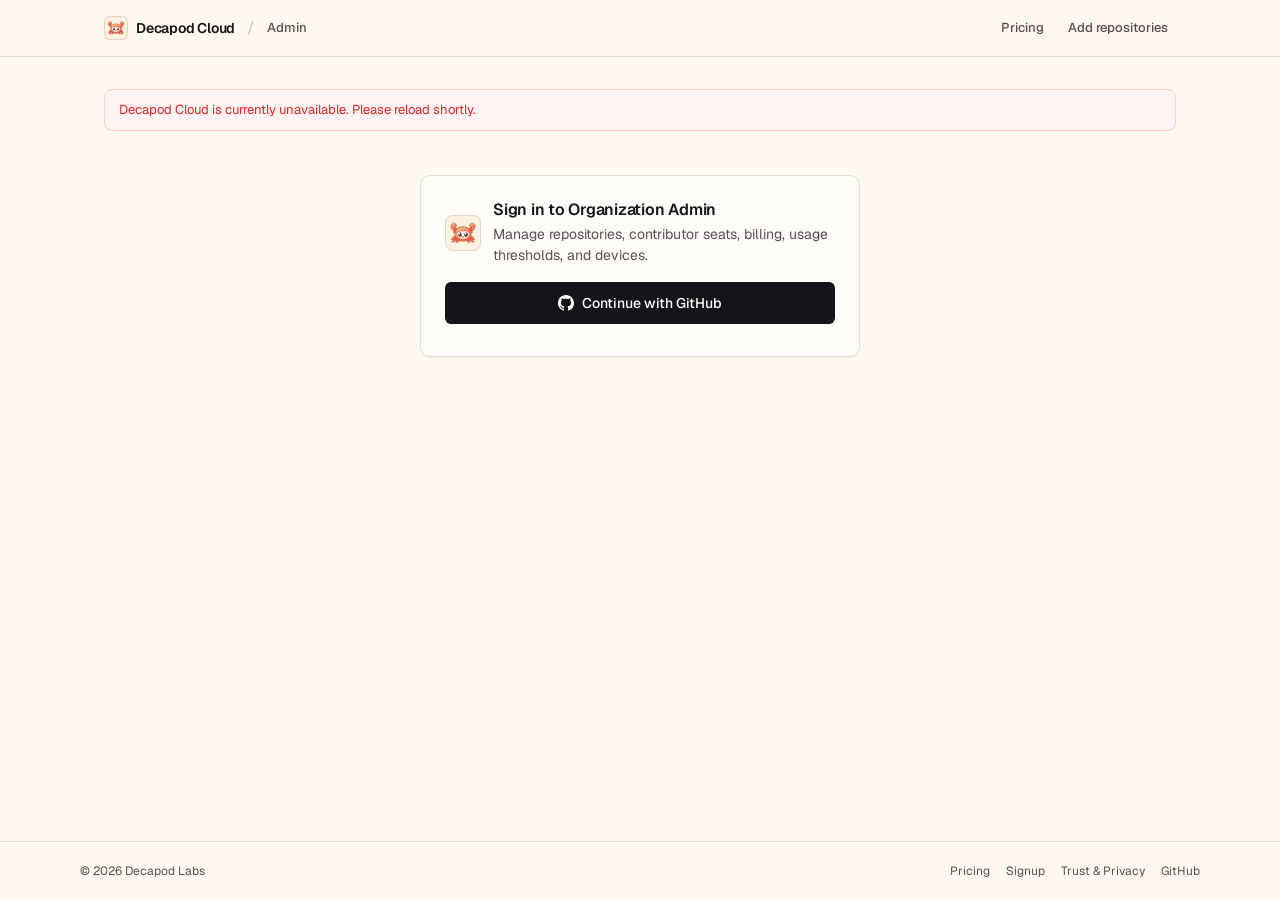
==== commit 727a00a5: "feat(cloud): publish 20261126-brand commercial bundle and trust card polish (#54)" ====
--- a/admin/index.html
+++ b/admin/index.html
@@ -3,18 +3,18 @@
 <head>
 <meta charset="utf-8">
 <meta name="viewport" content="width=device-width, initial-scale=1">
-<meta name="theme-color" content="#ffffff">
+<meta name="theme-color" content="#fff9f0">
 <meta name="robots" content="noindex,nofollow">
 <meta name="referrer" content="no-referrer">
 <meta name="decapod-flow-contract" content="1">
-<meta name="decapod-asset-release" content="20261126-geist">
+<meta name="decapod-asset-release" content="20261126-brand">
 <meta name="description" content="Manage your Decapod Cloud organization: repositories, contributor seats, team members, billing, usage thresholds, and device security.">
 <link rel="canonical" href="https://decapodlabs.ai/admin/">
 <link rel="icon" type="image/png" href="/assets/favicon.png">
-<link rel="stylesheet" href="/shared/commercial-ui.css?v=20261126-geist">
-<link rel="stylesheet" href="/admin/admin.css?v=20261126-geist">
-<script src="/cloud-flow.js?v=20261126-geist" defer></script>
-<script src="/admin/admin.js?v=20261126-geist" defer></script>
+<link rel="stylesheet" href="/shared/commercial-ui.css?v=20261126-brand">
+<link rel="stylesheet" href="/admin/admin.css?v=20261126-brand">
+<script src="/cloud-flow.js?v=20261126-brand" defer></script>
+<script src="/admin/admin.js?v=20261126-brand" defer></script>
 <title>Organization Admin — Decapod Cloud</title>
 </head>
 <body class="ds-body admin-page">
@@ -139,12 +139,12 @@
           <article class="ds-card ds-card-compact kpi-card">
             <span class="kpi-label">Seats</span>
             <strong class="kpi-value ds-tabular" id="overview-seats-value">—</strong>
-            <p class="kpi-meta" id="overview-seats-meta">Assigned vs purchased</p>
+            <p class="kpi-meta" id="overview-seats-meta">Assigned vs purchased capacity</p>
           </article>
           <article class="ds-card ds-card-compact kpi-card">
             <span class="kpi-label">Repositories</span>
             <strong class="kpi-value ds-tabular" id="overview-repos-value">0</strong>
-            <p class="kpi-meta" id="overview-repos-meta">Connected to Cloud</p>
+            <p class="kpi-meta" id="overview-repos-meta">Activated &amp; reserved slots</p>
           </article>
           <article class="ds-card ds-card-compact kpi-card">
             <span class="kpi-label">Usage &amp; alerts</span>
@@ -187,6 +187,8 @@
                 <tr>
                   <th scope="col">Repository</th>
                   <th scope="col">Assigned / purchased</th>
+                  <th scope="col">Teammate policy</th>
+                  <th scope="col">Contributors</th>
                   <th scope="col">Your access</th>
                 </tr>
               </thead>
@@ -195,6 +197,54 @@
           </div>
           <p class="ds-empty" id="admin-repos-empty" hidden style="margin-top:12px">No repositories enrolled in this organization yet.</p>
         </article>
+
+        <div class="admin-two-col">
+          <details class="ds-disclosure" id="admin-bind-reservation-box">
+            <summary>Bind reserved repository slot (<span id="admin-avail-res-count" class="ds-tabular">0</span> available)</summary>
+            <div class="ds-disclosure-body">
+              <p class="ds-hint" style="margin:0 0 12px">Activate a pre-purchased future repository reservation on an enrolled repository without creating a duplicate subscription.</p>
+              <div class="admin-form-grid">
+                <div class="ds-field">
+                  <label for="admin-bind-project-select">Target repository</label>
+                  <select id="admin-bind-project-select" class="ds-select"></select>
+                </div>
+                <div class="ds-field">
+                  <label for="admin-bind-reservation-select">Available reservation</label>
+                  <select id="admin-bind-reservation-select" class="ds-select"></select>
+                </div>
+              </div>
+              <div class="admin-actions">
+                <button type="button" class="ds-btn ds-btn-primary" id="admin-bind-reservation-btn">Bind reservation</button>
+                <a class="ds-btn ds-btn-secondary" id="admin-buy-slot-link" href="/signup">Buy additional slot</a>
+              </div>
+              <p class="ds-hint" id="admin-bind-reservation-status" role="status"></p>
+            </div>
+          </details>
+
+          <details class="ds-disclosure">
+            <summary>Configure repository teammate access policy</summary>
+            <div class="ds-disclosure-body">
+              <p class="ds-hint" style="margin:0 0 12px">By default, repository seats require manual admin approval. Enable auto-claim to let approved organization members claim an available paid seat automatically on init.</p>
+              <div class="admin-form-grid">
+                <div class="ds-field">
+                  <label for="admin-policy-project-select">Repository</label>
+                  <select id="admin-policy-project-select" class="ds-select"></select>
+                </div>
+                <div class="ds-field">
+                  <label for="admin-policy-mode-select">Assignment policy</label>
+                  <select id="admin-policy-mode-select" class="ds-select">
+                    <option value="manual_admin_only">Manual admin approval required (default)</option>
+                    <option value="approved_members_auto_claim">Approved org members may auto-claim available seats</option>
+                  </select>
+                </div>
+              </div>
+              <div class="admin-actions">
+                <button type="button" class="ds-btn ds-btn-primary" id="admin-save-policy-btn">Save policy</button>
+              </div>
+              <p class="ds-hint" id="admin-policy-status" role="status"></p>
+            </div>
+          </details>
+        </div>
 
         <div class="admin-two-col">
           <details class="ds-disclosure">
@@ -327,13 +377,25 @@
           </dl>
 
           <div id="admin-billing-capacities-wrap" hidden style="margin-top:16px">
-            <h3 class="billing-subhead">Purchased repository allocations</h3>
+            <h3 class="billing-subhead">Bound repository allocations</h3>
             <div class="ds-table-wrap">
               <table class="ds-table">
                 <thead>
                   <tr><th scope="col">Repository</th><th scope="col">Assigned</th><th scope="col">Purchased capacity</th></tr>
                 </thead>
                 <tbody id="admin-billing-capacities"></tbody>
+              </table>
+            </div>
+          </div>
+
+          <div id="admin-billing-reservations-wrap" hidden style="margin-top:16px">
+            <h3 class="billing-subhead">Future repository reservations</h3>
+            <div class="ds-table-wrap">
+              <table class="ds-table">
+                <thead>
+                  <tr><th scope="col">Status</th><th scope="col">Bound repository</th><th scope="col">Reserved seats</th><th scope="col">Valid through</th></tr>
+                </thead>
+                <tbody id="admin-billing-reservations"></tbody>
               </table>
             </div>
           </div>
--- a/shared/commercial-ui.css
+++ b/shared/commercial-ui.css
@@ -1,5 +1,5 @@
 /*!
- * Decapod Cloud Commercial Design System (20261126-geist)
+ * Decapod Cloud Commercial Design System (20261126-brand)
  * Self-hosted Geist Sans & Geist Mono fonts under SIL Open Font License 1.1
  * (see /assets/fonts/OFL-LICENSE.txt). Zero external font CDNs or analytics.
  */
@@ -24,37 +24,44 @@
   --ds-font-sans: "Geist", -apple-system, BlinkMacSystemFont, "Segoe UI", Roboto, "Helvetica Neue", Arial, sans-serif;
   --ds-font-mono: "Geist Mono", ui-monospace, SFMono-Regular, Menlo, Monaco, Consolas, "Liberation Mono", monospace;
 
-  /* Neutral surface & ink ladder */
-  --ds-bg: #ffffff;
-  --ds-bg-subtle: #fafafa;
-  --ds-bg-muted: #f4f4f5;
-  --ds-bg-hover: #f2f2f3;
-
-  --ds-fg: #0a0a0a;
-  --ds-fg-secondary: #404040;
-  --ds-fg-muted: #666666;
-  --ds-fg-subtle: #737373;
-
-  /* Fine borders */
-  --ds-border: #eaeaea;
-  --ds-border-strong: #d4d4d4;
-  --ds-border-focus: #0a0a0a;
-
-  /* Selective Decapod coral accent */
-  --ds-accent: #e0533c;
-  --ds-accent-hover: #c9442e;
-  --ds-accent-ink: #b93c28;
-  --ds-accent-soft: #fff5f3;
-  --ds-accent-border: #f5cfc8;
+  /* Decapod Labs homepage-unified warm surface & espresso ink ladder */
+  --ds-bg: #fff9f0;
+  --ds-surface: #fffdfa;
+  --ds-bg-subtle: #fff1e0;
+  --ds-bg-muted: #f7e4cd;
+  --ds-bg-hover: #f2d9bc;
+
+  --ds-fg: #17131a;
+  --ds-fg-secondary: #29212c;
+  --ds-fg-muted: #5c4e53;
+  --ds-fg-subtle: #786f72;
+  --ds-on-dark: #fffdfa;
+
+  /* Fine warm espresso borders */
+  --ds-border: rgba(53, 39, 43, 0.14);
+  --ds-border-strong: rgba(53, 39, 43, 0.28);
+  --ds-border-hover: rgba(53, 39, 43, 0.44);
+  --ds-border-focus: #17131a;
+
+  /* Decapod coral, sun gold, and rose identity accents */
+  --ds-accent: #f05b37;
+  --ds-accent-hover: #ff7642;
+  --ds-accent-ink: #b93c1b;
+  --ds-accent-soft: #fff1e0;
+  --ds-accent-border: rgba(240, 91, 55, 0.30);
+  --ds-sun: #ffc65b;
+  --ds-sun-soft: rgba(255, 198, 91, 0.24);
+  --ds-pink: #ffbed0;
+  --ds-pink-soft: rgba(255, 190, 208, 0.28);
 
   /* Semantic state tokens (strictly state-bound) */
   --ds-success: #0f766e;
   --ds-success-bg: #f0fdfa;
   --ds-success-border: #99f6e4;
 
-  --ds-warning: #b45309;
-  --ds-warning-bg: #fffbeb;
-  --ds-warning-border: #fde68a;
+  --ds-warning: #92400e;
+  --ds-warning-bg: rgba(255, 198, 91, 0.20);
+  --ds-warning-border: rgba(180, 83, 9, 0.32);
 
   --ds-danger: #dc2626;
   --ds-danger-bg: #fef2f2;
@@ -82,9 +89,9 @@
   --ds-radius-full: 9999px;
 
   /* Restrained shadows */
-  --ds-shadow-xs: 0 1px 2px rgba(0, 0, 0, 0.04);
-  --ds-shadow-sm: 0 2px 8px rgba(0, 0, 0, 0.05);
-  --ds-shadow-modal: 0 16px 40px rgba(0, 0, 0, 0.14);
+  --ds-shadow-xs: 0 1px 2px rgba(23, 19, 26, 0.05);
+  --ds-shadow-sm: 0 2px 10px rgba(23, 19, 26, 0.06);
+  --ds-shadow-modal: 0 18px 44px rgba(23, 19, 26, 0.18);
 }
 
 *, *::before, *::after {
@@ -133,7 +140,7 @@
   left: 16px;
   z-index: 1000;
   background: var(--ds-fg);
-  color: #fff;
+  color: var(--ds-on-dark);
   padding: 8px 14px;
   border-radius: var(--ds-radius-sm);
   font-size: 13px;
@@ -168,7 +175,7 @@
   position: sticky;
   top: 0;
   z-index: 40;
-  background: rgba(255, 255, 255, 0.92);
+  background: rgba(255, 249, 240, 0.94);
   backdrop-filter: saturate(180%) blur(8px);
   border-bottom: 1px solid var(--ds-border);
 }
@@ -253,7 +260,7 @@
 .ds-main {
   flex: 1 0 auto;
   width: 100%;
-  background: var(--ds-bg-subtle);
+  background: var(--ds-bg);
 }
 
 .ds-container {
@@ -360,7 +367,7 @@
 
 /* Surfaces & Cards */
 .ds-card {
-  background: var(--ds-bg);
+  background: var(--ds-surface);
   border: 1px solid var(--ds-border);
   border-radius: var(--ds-radius-lg);
   padding: var(--ds-space-6);
@@ -418,16 +425,16 @@
 
 .ds-btn-primary {
   background: var(--ds-fg);
-  color: #ffffff;
+  color: var(--ds-on-dark);
 }
 
 .ds-btn-primary:hover:not(:disabled) {
-  background: #262626;
+  background: var(--ds-fg-secondary);
 }
 
 .ds-btn-accent {
   background: var(--ds-accent);
-  color: #ffffff;
+  color: var(--ds-on-dark);
 }
 
 .ds-btn-accent:hover:not(:disabled) {
@@ -435,7 +442,7 @@
 }
 
 .ds-btn-secondary {
-  background: var(--ds-bg);
+  background: var(--ds-surface);
   color: var(--ds-fg);
   border-color: var(--ds-border-strong);
   box-shadow: var(--ds-shadow-xs);
@@ -443,7 +450,7 @@
 
 .ds-btn-secondary:hover:not(:disabled) {
   background: var(--ds-bg-subtle);
-  border-color: #a3a3a3;
+  border-color: var(--ds-border-hover);
 }
 
 .ds-btn-ghost {
@@ -457,7 +464,7 @@
 }
 
 .ds-btn-danger {
-  background: var(--ds-bg);
+  background: var(--ds-surface);
   color: var(--ds-danger);
   border-color: var(--ds-danger-border);
 }
@@ -469,7 +476,7 @@
 
 .ds-btn-danger-solid {
   background: var(--ds-danger);
-  color: #ffffff;
+  color: var(--ds-on-dark);
 }
 
 .ds-btn-danger-solid:hover:not(:disabled) {
@@ -513,7 +520,7 @@
   padding: 6px 10px;
   border-radius: var(--ds-radius-sm);
   border: 1px solid var(--ds-border-strong);
-  background: var(--ds-bg);
+  background: var(--ds-surface);
   color: var(--ds-fg);
   font-family: var(--ds-font-sans);
   font-size: 13px;
@@ -523,14 +530,14 @@
 
 .ds-input:hover:not(:disabled),
 .ds-select:hover:not(:disabled) {
-  border-color: #a3a3a3;
+  border-color: var(--ds-border-hover);
 }
 
 .ds-input:focus,
 .ds-select:focus {
   outline: none;
   border-color: var(--ds-fg);
-  box-shadow: 0 0 0 3px rgba(10, 10, 10, 0.08);
+  box-shadow: 0 0 0 3px rgba(23, 19, 26, 0.08);
 }
 
 /* Status Badges */
@@ -597,7 +604,7 @@
   padding: 10px 14px;
   border-radius: var(--ds-radius-md);
   border: 1px solid var(--ds-border);
-  background: var(--ds-bg);
+  background: var(--ds-surface);
   font-size: 13px;
   color: var(--ds-fg-secondary);
 }
@@ -626,7 +633,7 @@
   overflow-x: auto;
   border: 1px solid var(--ds-border);
   border-radius: var(--ds-radius-md);
-  background: var(--ds-bg);
+  background: var(--ds-surface);
 }
 
 .ds-table {
@@ -698,7 +705,7 @@
 .ds-disclosure {
   border: 1px solid var(--ds-border);
   border-radius: var(--ds-radius-md);
-  background: var(--ds-bg);
+  background: var(--ds-surface);
 }
 
 .ds-disclosure > summary {
@@ -756,7 +763,7 @@
   padding: 10px 12px;
   border: 1px solid var(--ds-border);
   border-radius: var(--ds-radius-md);
-  background: var(--ds-bg);
+  background: var(--ds-surface);
   font-size: 13px;
 }
 
@@ -775,7 +782,7 @@
   position: fixed;
   inset: 0;
   z-index: 200;
-  background: rgba(10, 10, 10, 0.45);
+  background: rgba(23, 19, 26, 0.45);
   display: grid;
   place-items: center;
   padding: var(--ds-space-4);
@@ -784,7 +791,7 @@
 .ds-modal-card {
   width: 100%;
   max-width: 440px;
-  background: var(--ds-bg);
+  background: var(--ds-surface);
   border: 1px solid var(--ds-border);
   border-radius: var(--ds-radius-lg);
   padding: var(--ds-space-6);
--- a/admin/admin.css
+++ b/admin/admin.css
@@ -1,4 +1,4 @@
-/* Decapod Cloud Organization Admin Shell (20261126-geist) */
+/* Decapod Cloud Organization Admin Shell (20261126-brand) */
 
 .admin-shell {
   display: grid;
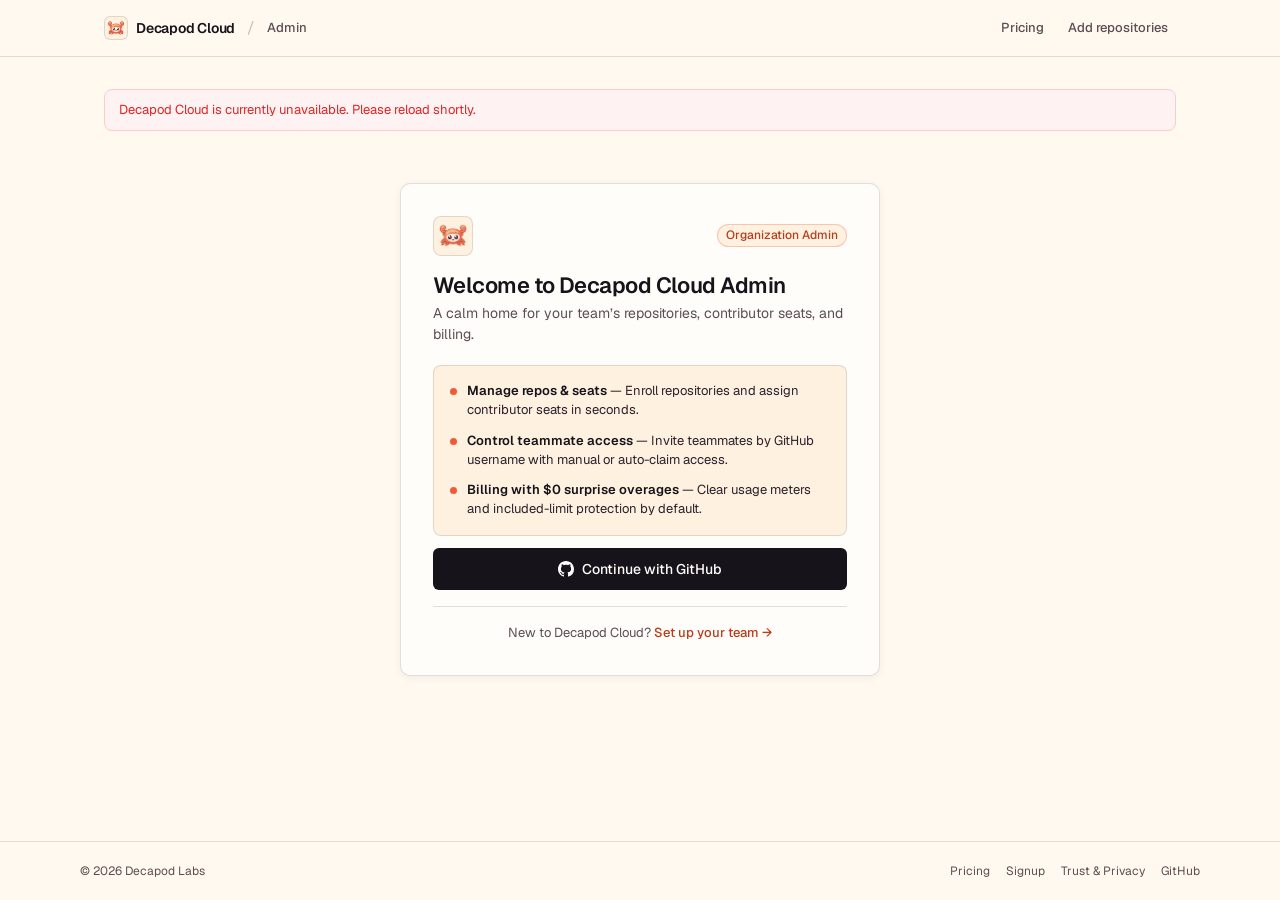
==== commit 1e6208d9: "feat(cloud): publish simplified Admin UX bundle (Propodus PR #266 & #267)" ====
--- a/admin/index.html
+++ b/admin/index.html
@@ -62,14 +62,29 @@
 
     <!-- Unauthenticated Gate -->
     <section class="ds-card admin-auth-card" id="admin-auth-gate" aria-labelledby="admin-auth-heading">
-      <div class="admin-auth-head">
-        <img class="admin-clack-mark" src="/assets/mascot.png" alt="Decapod mark" width="36" height="36">
-        <div>
-          <h1 class="ds-section-title" id="admin-auth-heading">Sign in to Organization Admin</h1>
-          <p class="ds-subtitle">Manage repositories, contributor seats, billing, usage thresholds, and devices.</p>
-        </div>
-      </div>
-      <div class="admin-actions" style="margin-top:16px">
+      <div class="admin-auth-badge-row">
+        <img class="admin-clack-mark" src="/assets/mascot.png" alt="Decapod mark" width="40" height="40">
+        <span class="ds-badge ds-badge-accent">Organization Admin</span>
+      </div>
+      <h1 class="admin-auth-title" id="admin-auth-heading">Welcome to Decapod Cloud Admin</h1>
+      <p class="ds-subtitle">A calm home for your team’s repositories, contributor seats, and billing.</p>
+
+      <ul class="admin-auth-highlights">
+        <li>
+          <span class="admin-highlight-dot" aria-hidden="true"></span>
+          <span><strong>Manage repos &amp; seats</strong> — Enroll repositories and assign contributor seats in seconds.</span>
+        </li>
+        <li>
+          <span class="admin-highlight-dot" aria-hidden="true"></span>
+          <span><strong>Control teammate access</strong> — Invite teammates by GitHub username with manual or auto-claim access.</span>
+        </li>
+        <li>
+          <span class="admin-highlight-dot" aria-hidden="true"></span>
+          <span><strong>Billing with $0 surprise overages</strong> — Clear usage meters and included-limit protection by default.</span>
+        </li>
+      </ul>
+
+      <div class="admin-actions admin-auth-actions">
         <button type="button" class="ds-btn ds-btn-primary ds-btn-lg" id="admin-auth-github" style="width:100%">
           <svg width="16" height="16" viewBox="0 0 16 16" fill="currentColor" aria-hidden="true"><path d="M8 0C3.58 0 0 3.58 0 8c0 3.54 2.29 6.53 5.47 7.59.4.07.55-.17.55-.38 0-.19-.01-.82-.01-1.49-2.01.37-2.53-.49-2.69-.94-.09-.23-.48-.94-.82-1.13-.28-.15-.68-.52-.01-.53.63-.01 1.08.58 1.23.82.72 1.21 1.87.87 2.33.66.07-.52.28-.87.51-1.07-1.78-.2-3.64-.89-3.64-3.95 0-.87.31-1.59.82-2.15-.08-.2-.36-1.02.08-2.12 0 0 .67-.21 2.2.82.64-.18 1.32-.27 2-.27s1.36.09 2 .27c1.53-1.04 2.2-.82 2.2-.82.44 1.1.16 1.92.08 2.12.51.56.82 1.27.82 2.15 0 3.07-1.87 3.75-3.65 3.95.29.25.54.73.54 1.48 0 1.07-.01 1.93-.01 2.2 0 .21.15.46.55.38A8.01 8.01 0 0 0 16 8c0-4.42-3.58-8-8-8z"/></svg>
           Continue with GitHub
@@ -78,6 +93,7 @@
         <button type="button" class="ds-btn ds-btn-ghost" id="admin-cancel-auth-btn" hidden style="width:100%">Cancel sign-in</button>
       </div>
       <p class="ds-hint" id="admin-auth-provider-note" role="status"></p>
+      <p class="admin-auth-footer">New to Decapod Cloud? <a href="/signup">Set up your team →</a></p>
     </section>
 
     <!-- Identity Verification / Quarantine -->
@@ -111,33 +127,51 @@
     <div class="admin-workspace" id="admin-workspace" hidden>
       <div class="admin-org-header">
         <div>
-          <span class="admin-workspace-kicker">Organization</span>
+          <span class="admin-workspace-kicker">Organization workspace</span>
           <h1 class="ds-title" id="admin-heading">Organization</h1>
         </div>
         <div class="admin-org-header-actions">
-          <a class="ds-btn ds-btn-primary ds-btn-sm" id="overview-add-repo-link" href="/signup">Add subscription capacity</a>
+          <a class="ds-btn ds-btn-primary" id="overview-add-repo-link" href="/signup">+ Add seats or repos</a>
         </div>
       </div>
 
       <nav class="admin-tabs" role="tablist" aria-label="Admin sections">
-        <button type="button" role="tab" class="admin-tab is-active" id="tab-btn-overview" aria-selected="true" aria-controls="tab-panel-overview" data-tab="overview">Overview</button>
-        <button type="button" role="tab" class="admin-tab" id="tab-btn-repositories" aria-selected="false" aria-controls="tab-panel-repositories" data-tab="repositories">Repositories</button>
-        <button type="button" role="tab" class="admin-tab" id="tab-btn-people" aria-selected="false" aria-controls="tab-panel-people" data-tab="people">People</button>
-        <button type="button" role="tab" class="admin-tab" id="tab-btn-billing" aria-selected="false" aria-controls="tab-panel-billing" data-tab="billing">Billing</button>
-        <button type="button" role="tab" class="admin-tab" id="tab-btn-usage" aria-selected="false" aria-controls="tab-panel-usage" data-tab="usage">Usage</button>
-        <button type="button" role="tab" class="admin-tab" id="tab-btn-settings" aria-selected="false" aria-controls="tab-panel-settings" data-tab="settings">Settings</button>
+        <button type="button" role="tab" class="admin-tab is-active" id="tab-btn-overview" aria-selected="true" aria-controls="tab-panel-overview" data-tab="overview">
+          <svg class="admin-tab-icon" width="15" height="15" viewBox="0 0 16 16" fill="none" stroke="currentColor" stroke-width="1.5" stroke-linecap="round" stroke-linejoin="round" aria-hidden="true"><rect x="2" y="2" width="5" height="5" rx="1.2"/><rect x="9" y="2" width="5" height="5" rx="1.2"/><rect x="2" y="9" width="5" height="5" rx="1.2"/><rect x="9" y="9" width="5" height="5" rx="1.2"/></svg>
+          <span>Overview</span>
+        </button>
+        <button type="button" role="tab" class="admin-tab" id="tab-btn-repositories" aria-selected="false" aria-controls="tab-panel-repositories" data-tab="repositories">
+          <svg class="admin-tab-icon" width="15" height="15" viewBox="0 0 16 16" fill="none" stroke="currentColor" stroke-width="1.5" stroke-linecap="round" stroke-linejoin="round" aria-hidden="true"><path d="M2.5 4.5A1.5 1.5 0 0 1 4 3h2.6l1.3 1.5H12A1.5 1.5 0 0 1 13.5 6v5.5A1.5 1.5 0 0 1 12 13H4a1.5 1.5 0 0 1-1.5-1.5v-7z"/></svg>
+          <span>Repositories</span>
+        </button>
+        <button type="button" role="tab" class="admin-tab" id="tab-btn-people" aria-selected="false" aria-controls="tab-panel-people" data-tab="people">
+          <svg class="admin-tab-icon" width="15" height="15" viewBox="0 0 16 16" fill="none" stroke="currentColor" stroke-width="1.5" stroke-linecap="round" stroke-linejoin="round" aria-hidden="true"><circle cx="6" cy="5.5" r="2.2"/><path d="M2 13c0-2 1.8-3.3 4-3.3s4 1.3 4 3.3"/><circle cx="11.5" cy="6" r="1.7"/><path d="M11 10c1.7.2 3 1.3 3 3"/></svg>
+          <span>Team</span>
+        </button>
+        <button type="button" role="tab" class="admin-tab" id="tab-btn-billing" aria-selected="false" aria-controls="tab-panel-billing" data-tab="billing">
+          <svg class="admin-tab-icon" width="15" height="15" viewBox="0 0 16 16" fill="none" stroke="currentColor" stroke-width="1.5" stroke-linecap="round" stroke-linejoin="round" aria-hidden="true"><rect x="2" y="3.5" width="12" height="9" rx="1.5"/><path d="M2 6.5h12"/><path d="M5 9.5h2.5"/></svg>
+          <span>Billing</span>
+        </button>
+        <button type="button" role="tab" class="admin-tab" id="tab-btn-usage" aria-selected="false" aria-controls="tab-panel-usage" data-tab="usage">
+          <svg class="admin-tab-icon" width="15" height="15" viewBox="0 0 16 16" fill="none" stroke="currentColor" stroke-width="1.5" stroke-linecap="round" stroke-linejoin="round" aria-hidden="true"><path d="M2.5 11.5 6 8l2.5 2.5L13.5 5"/><path d="M10.5 5h3v3"/></svg>
+          <span>Usage</span>
+        </button>
+        <button type="button" role="tab" class="admin-tab" id="tab-btn-settings" aria-selected="false" aria-controls="tab-panel-settings" data-tab="settings">
+          <svg class="admin-tab-icon" width="15" height="15" viewBox="0 0 16 16" fill="none" stroke="currentColor" stroke-width="1.5" stroke-linecap="round" stroke-linejoin="round" aria-hidden="true"><circle cx="8" cy="8" r="2.2"/><path d="M8 2.2v1.3M8 12.5v1.3M3.9 3.9l.9.9M11.2 11.2l.9.9M2.2 8h1.3M12.5 8h1.3M3.9 12.1l.9-.9M11.2 4.8l.9-.9"/></svg>
+          <span>Settings</span>
+        </button>
       </nav>
 
       <!-- OVERVIEW -->
       <section role="tabpanel" class="admin-panel" id="tab-panel-overview" aria-labelledby="tab-btn-overview">
         <div class="kpi-grid">
           <article class="ds-card ds-card-compact kpi-card">
-            <span class="kpi-label">Subscription</span>
+            <span class="kpi-label">Plan</span>
             <strong class="kpi-value" id="overview-sub-status">—</strong>
             <p class="kpi-meta" id="overview-sub-meta">Checking billing…</p>
           </article>
           <article class="ds-card ds-card-compact kpi-card">
-            <span class="kpi-label">Seats</span>
+            <span class="kpi-label">Active seats</span>
             <strong class="kpi-value ds-tabular" id="overview-seats-value">—</strong>
             <p class="kpi-meta" id="overview-seats-meta">Assigned vs purchased capacity</p>
           </article>
@@ -147,26 +181,36 @@
             <p class="kpi-meta" id="overview-repos-meta">Activated &amp; reserved slots</p>
           </article>
           <article class="ds-card ds-card-compact kpi-card">
-            <span class="kpi-label">Usage &amp; alerts</span>
+            <span class="kpi-label">Health</span>
             <strong class="kpi-value" id="overview-usage-value">—</strong>
             <p class="kpi-meta" id="overview-usage-meta">Included monthly capacity</p>
           </article>
         </div>
 
+        <section class="admin-quick-actions" aria-label="Quick actions">
+          <span class="admin-quick-label">Quick actions</span>
+          <div class="admin-quick-buttons">
+            <button type="button" class="ds-btn ds-btn-secondary ds-btn-sm" id="overview-qa-repositories">Enroll a repository</button>
+            <button type="button" class="ds-btn ds-btn-secondary ds-btn-sm" id="overview-qa-people">Invite a teammate</button>
+            <button type="button" class="ds-btn ds-btn-secondary ds-btn-sm" id="overview-qa-billing">Billing &amp; invoices</button>
+            <a class="ds-btn ds-btn-ghost ds-btn-sm" id="overview-qa-signup" href="/signup">Add capacity →</a>
+          </div>
+        </section>
+
         <div class="admin-two-col">
           <article class="ds-card">
-            <h2 class="ds-section-title" id="overview-org-heading">Organization boundary</h2>
-            <p class="ds-subtitle" style="margin-bottom:12px">Administrative privilege and paid repository contributor seats remain strictly separate.</p>
+            <h2 class="ds-section-title" id="overview-org-heading">Workspace details</h2>
+            <p class="ds-subtitle" style="margin-bottom:12px">Your connected organization summary and current administrator role.</p>
             <dl class="ds-dl">
               <div><dt>Organization</dt><dd id="admin-active-org-slug">—</dd></div>
               <div><dt>Code host</dt><dd id="admin-active-org-provider">GitHub</dd></div>
-              <div><dt>Your scope</dt><dd id="admin-orthogonality-summary">Organization administrator</dd></div>
+              <div><dt>Your role</dt><dd id="admin-orthogonality-summary">Organization administrator</dd></div>
             </dl>
           </article>
 
           <article class="ds-card" id="overview-alerts-card">
             <h2 class="ds-section-title">Attention &amp; alerts</h2>
-            <p class="ds-hint" id="overview-alerts-empty" style="margin-top:8px">No active alerts or pending items.</p>
+            <p class="ds-hint admin-all-clear" id="overview-alerts-empty" style="margin-top:10px">All clear — no active alerts</p>
             <ul class="ds-list" id="admin-overview-alerts" style="margin-top:10px"></ul>
           </article>
         </div>
@@ -178,7 +222,7 @@
           <div class="section-head-row">
             <div>
               <h2 class="ds-section-title">Enrolled repositories</h2>
-              <p class="ds-subtitle">Purchased capacity and contributor status per repository. Admin privilege alone grants zero access to repository governance data.</p>
+              <p class="ds-subtitle">Seat capacity, teammate access policy, and assigned contributors per repository.</p>
             </div>
           </div>
           <div class="ds-table-wrap" style="margin-top:14px">
@@ -198,58 +242,16 @@
           <p class="ds-empty" id="admin-repos-empty" hidden style="margin-top:12px">No repositories enrolled in this organization yet.</p>
         </article>
 
-        <div class="admin-two-col">
-          <details class="ds-disclosure" id="admin-bind-reservation-box">
-            <summary>Bind reserved repository slot (<span id="admin-avail-res-count" class="ds-tabular">0</span> available)</summary>
-            <div class="ds-disclosure-body">
-              <p class="ds-hint" style="margin:0 0 12px">Activate a pre-purchased future repository reservation on an enrolled repository without creating a duplicate subscription.</p>
-              <div class="admin-form-grid">
-                <div class="ds-field">
-                  <label for="admin-bind-project-select">Target repository</label>
-                  <select id="admin-bind-project-select" class="ds-select"></select>
-                </div>
-                <div class="ds-field">
-                  <label for="admin-bind-reservation-select">Available reservation</label>
-                  <select id="admin-bind-reservation-select" class="ds-select"></select>
-                </div>
-              </div>
-              <div class="admin-actions">
-                <button type="button" class="ds-btn ds-btn-primary" id="admin-bind-reservation-btn">Bind reservation</button>
-                <a class="ds-btn ds-btn-secondary" id="admin-buy-slot-link" href="/signup">Buy additional slot</a>
-              </div>
-              <p class="ds-hint" id="admin-bind-reservation-status" role="status"></p>
-            </div>
-          </details>
-
-          <details class="ds-disclosure">
-            <summary>Configure repository teammate access policy</summary>
-            <div class="ds-disclosure-body">
-              <p class="ds-hint" style="margin:0 0 12px">By default, repository seats require manual admin approval. Enable auto-claim to let approved organization members claim an available paid seat automatically on init.</p>
-              <div class="admin-form-grid">
-                <div class="ds-field">
-                  <label for="admin-policy-project-select">Repository</label>
-                  <select id="admin-policy-project-select" class="ds-select"></select>
-                </div>
-                <div class="ds-field">
-                  <label for="admin-policy-mode-select">Assignment policy</label>
-                  <select id="admin-policy-mode-select" class="ds-select">
-                    <option value="manual_admin_only">Manual admin approval required (default)</option>
-                    <option value="approved_members_auto_claim">Approved org members may auto-claim available seats</option>
-                  </select>
-                </div>
-              </div>
-              <div class="admin-actions">
-                <button type="button" class="ds-btn ds-btn-primary" id="admin-save-policy-btn">Save policy</button>
-              </div>
-              <p class="ds-hint" id="admin-policy-status" role="status"></p>
-            </div>
-          </details>
-        </div>
-
-        <div class="admin-two-col">
-          <details class="ds-disclosure">
-            <summary>Enroll a repository</summary>
-            <div class="ds-disclosure-body">
+        <article class="ds-card">
+          <div class="section-head-row" style="margin-bottom:14px">
+            <div>
+              <h2 class="ds-section-title">Everyday actions</h2>
+              <p class="ds-subtitle">Connect a GitHub repository or update contributor seat assignments.</p>
+            </div>
+          </div>
+          <div class="admin-two-col admin-everyday-grid">
+            <div class="admin-subpanel">
+              <h3 class="billing-subhead">Enroll a repository</h3>
               <p class="ds-hint" style="margin:0 0 12px">Connect an organization repository where your GitHub account holds admin access.</p>
               <div class="ds-field">
                 <label for="admin-enroll-repo-input">GitHub repository (owner/repo)</label>
@@ -261,12 +263,10 @@
               </div>
               <p class="ds-hint" id="admin-enroll-status" role="status"></p>
             </div>
-          </details>
-
-          <details class="ds-disclosure">
-            <summary>Manage repository seat assignments</summary>
-            <div class="ds-disclosure-body">
-              <p class="ds-hint" style="margin:0 0 12px">Assign or revoke contributor seats for verified organization members.</p>
+
+            <div class="admin-subpanel">
+              <h3 class="billing-subhead">Manage seat assignments</h3>
+              <p class="ds-hint" style="margin:0 0 12px">Assign or remove contributor seats for verified organization members.</p>
               <div class="admin-form-grid">
                 <div class="ds-field">
                   <label for="admin-assign-project-select">Repository</label>
@@ -284,16 +284,67 @@
               </div>
               <p class="ds-hint" id="admin-seat-assign-status" role="status"></p>
             </div>
-          </details>
+          </div>
+        </article>
+
+        <div class="admin-section-group">
+          <h3 class="admin-group-heading">More repository options</h3>
+          <div class="admin-two-col">
+            <details class="ds-disclosure" id="admin-bind-reservation-box">
+              <summary><span>Bind reserved repository slot (<span id="admin-avail-res-count" class="ds-tabular">0</span> available)</span></summary>
+              <div class="ds-disclosure-body">
+                <p class="ds-hint" style="margin:0 0 12px">Activate a pre-purchased repository reservation on an enrolled repository without creating a second subscription.</p>
+                <div class="admin-form-grid">
+                  <div class="ds-field">
+                    <label for="admin-bind-project-select">Target repository</label>
+                    <select id="admin-bind-project-select" class="ds-select"></select>
+                  </div>
+                  <div class="ds-field">
+                    <label for="admin-bind-reservation-select">Available reservation</label>
+                    <select id="admin-bind-reservation-select" class="ds-select"></select>
+                  </div>
+                </div>
+                <div class="admin-actions">
+                  <button type="button" class="ds-btn ds-btn-primary" id="admin-bind-reservation-btn">Bind reservation</button>
+                  <a class="ds-btn ds-btn-secondary" id="admin-buy-slot-link" href="/signup">Buy additional slot</a>
+                </div>
+                <p class="ds-hint" id="admin-bind-reservation-status" role="status"></p>
+              </div>
+            </details>
+
+            <details class="ds-disclosure">
+              <summary><span>Teammate access policy</span></summary>
+              <div class="ds-disclosure-body">
+                <p class="ds-hint" style="margin:0 0 12px">By default, repository seats require manual admin approval. Enable auto-claim to let approved organization members claim an available seat on init.</p>
+                <div class="admin-form-grid">
+                  <div class="ds-field">
+                    <label for="admin-policy-project-select">Repository</label>
+                    <select id="admin-policy-project-select" class="ds-select"></select>
+                  </div>
+                  <div class="ds-field">
+                    <label for="admin-policy-mode-select">Assignment policy</label>
+                    <select id="admin-policy-mode-select" class="ds-select">
+                      <option value="manual_admin_only">Manual admin approval required (default)</option>
+                      <option value="approved_members_auto_claim">Approved org members may auto-claim available seats</option>
+                    </select>
+                  </div>
+                </div>
+                <div class="admin-actions">
+                  <button type="button" class="ds-btn ds-btn-primary" id="admin-save-policy-btn">Save policy</button>
+                </div>
+                <p class="ds-hint" id="admin-policy-status" role="status"></p>
+              </div>
+            </details>
+          </div>
         </div>
       </section>
 
-      <!-- PEOPLE -->
+      <!-- PEOPLE / TEAM -->
       <section role="tabpanel" class="admin-panel" id="tab-panel-people" aria-labelledby="tab-btn-people" hidden>
         <div class="admin-two-col">
           <article class="ds-card">
             <h2 class="ds-section-title">Members</h2>
-            <p class="ds-subtitle" style="margin-bottom:12px">Verified people in this organization. Distinct-human volume tiers count active assigned contributors only.</p>
+            <p class="ds-subtitle" style="margin-bottom:12px">People verified in this organization. Only active assigned contributors use paid seats.</p>
             <ul class="ds-list" id="admin-members-list"></ul>
             <div class="admin-actions">
               <button type="button" class="ds-btn ds-btn-ghost ds-btn-sm" id="admin-next-members-btn" hidden>Load more members</button>
@@ -303,27 +354,24 @@
 
           <article class="ds-card">
             <h2 class="ds-section-title">Invitations</h2>
-            <p class="ds-subtitle" style="margin-bottom:12px">Single-use invitations by GitHub username. Pending invitations do not count toward distinct-human discounts.</p>
-            <details class="ds-disclosure" style="margin-bottom:12px">
-              <summary>Invite a contributor</summary>
-              <div class="ds-disclosure-body">
-                <div class="ds-field">
-                  <label for="admin-invite-github-input">GitHub username</label>
+            <p class="ds-subtitle" style="margin-bottom:12px">Send a single-use invite link by GitHub username. Pending invitations never use a seat.</p>
+            <div class="admin-invite-inline">
+              <div class="ds-field">
+                <label for="admin-invite-github-input">Invite by GitHub username</label>
+                <div class="invite-input-row">
                   <input id="admin-invite-github-input" class="ds-input ds-mono" type="text" autocomplete="off" spellcheck="false" placeholder="github-handle" maxlength="100">
-                </div>
-                <div class="admin-actions">
                   <button type="button" class="ds-btn ds-btn-primary" id="admin-invite-btn">Create invitation</button>
                 </div>
               </div>
-            </details>
-            <div class="admin-invite-copy-box" id="admin-invitation-copy-box" hidden style="margin-bottom:12px">
+            </div>
+            <div class="admin-invite-copy-box" id="admin-invitation-copy-box" hidden style="margin:12px 0">
               <label for="admin-invitation-link">Single-use invitation link</label>
               <div class="invite-copy-row">
                 <input id="admin-invitation-link" class="ds-input ds-mono" type="text" readonly>
                 <button type="button" class="ds-btn ds-btn-secondary ds-btn-sm" id="admin-copy-invitation-btn">Copy</button>
               </div>
             </div>
-            <ul class="ds-list" id="admin-invitations-list"></ul>
+            <ul class="ds-list" id="admin-invitations-list" style="margin-top:12px"></ul>
             <div class="admin-actions">
               <button type="button" class="ds-btn ds-btn-ghost ds-btn-sm" id="admin-more-invitations-btn" hidden>Load more invitations</button>
             </div>
@@ -332,9 +380,9 @@
         </div>
 
         <details class="ds-disclosure" id="admin-delegation-box">
-          <summary>Administrators &amp; ownership delegation</summary>
+          <summary><span>Advanced: Admins &amp; ownership</span></summary>
           <div class="ds-disclosure-body">
-            <p class="ds-hint" id="admin-delegation-note" style="margin:0 0 6px">Organization administrators manage billing, seats, and settings without gaining contributor access to repository governance data.</p>
+            <p class="ds-hint" id="admin-delegation-note" style="margin:0 0 6px">Organization administrators manage billing, seats, and settings without automatic access to repository governance data.</p>
             <p class="ds-hint" id="admin-delegation-meta" style="margin:0 0 12px"></p>
             <ul class="ds-list" id="admin-delegation-list"></ul>
             <ul class="ds-list" id="admin-delegation-invites-list" style="margin-top:8px"></ul>
@@ -360,12 +408,15 @@
         <article class="ds-card">
           <div class="section-head-row">
             <div>
-              <h2 class="ds-section-title">Subscription &amp; invoices</h2>
+              <div class="admin-title-badge-row">
+                <h2 class="ds-section-title">Subscription &amp; invoices</h2>
+                <span class="ds-badge ds-badge-success"><span class="ds-dot" aria-hidden="true"></span> $0 surprise overages — disabled by default</span>
+              </div>
               <p class="ds-subtitle" id="admin-billing-status">Checking subscription status…</p>
             </div>
             <div class="admin-actions" style="margin-top:0">
               <button type="button" class="ds-btn ds-btn-primary" id="admin-billing-portal-btn">Open billing &amp; invoices ↗</button>
-              <a class="ds-btn ds-btn-secondary" id="admin-add-capacity-link" href="/signup">Change seats or repositories</a>
+              <a class="ds-btn ds-btn-secondary" id="admin-add-capacity-link" href="/signup">Add seats or repositories</a>
             </div>
           </div>
 
@@ -414,9 +465,9 @@
           <div class="section-head-row">
             <div>
               <h2 class="ds-section-title">Usage &amp; included capacity</h2>
-              <p class="ds-subtitle">Measured utilization across included capacity pools. Alerts notify administrators early without enabling automatic charges.</p>
-            </div>
-            <div class="ds-badge ds-badge-success"><span class="ds-dot"></span> Overages off ($0)</div>
+              <p class="ds-subtitle">Monthly utilization across your included capacity pools. Alerts notify early without automatic charges.</p>
+            </div>
+            <div class="ds-badge ds-badge-success"><span class="ds-dot" aria-hidden="true"></span> $0 surprise overages — disabled by default</div>
           </div>
 
           <div class="ds-card-subtle" style="margin-top:14px">
@@ -432,8 +483,14 @@
         </article>
 
         <div class="admin-two-col">
+          <article class="ds-card ds-card-compact">
+            <h3 class="billing-subhead">Active usage alerts</h3>
+            <p class="ds-hint" id="admin-alerts-empty" style="margin-top:4px">All clear — no active resource alerts.</p>
+            <ul class="ds-list" id="admin-resource-alerts" style="margin-top:8px"></ul>
+          </article>
+
           <details class="ds-disclosure">
-            <summary>Configure warning thresholds &amp; operating limits</summary>
+            <summary><span>Advanced: Alert thresholds</span></summary>
             <div class="ds-disclosure-body">
               <div class="admin-form-grid">
                 <div class="ds-field">
@@ -466,87 +523,84 @@
               <p class="ds-hint" id="admin-limit-save-status" role="status"></p>
             </div>
           </details>
-
-          <article class="ds-card ds-card-compact">
-            <h3 class="billing-subhead">Active usage alerts</h3>
-            <p class="ds-hint" id="admin-alerts-empty" style="margin-top:4px">No active resource alerts.</p>
-            <ul class="ds-list" id="admin-resource-alerts" style="margin-top:8px"></ul>
-          </article>
         </div>
       </section>
 
       <!-- SETTINGS -->
       <section role="tabpanel" class="admin-panel" id="tab-panel-settings" aria-labelledby="tab-btn-settings" hidden>
         <article class="ds-card" id="admin-devices-section">
-          <h2 class="ds-section-title">CLI devices &amp; sessions</h2>
+          <h2 class="ds-section-title">Connected CLI devices</h2>
           <p class="ds-subtitle" style="margin-bottom:10px">Hardware-bound CLI keys authorized for your organization. Revoking a key immediately ends its Cloud session.</p>
           <p class="ds-hint" id="admin-devices-status" role="status"></p>
           <ul class="ds-list" id="admin-devices-list" style="margin-top:10px"></ul>
         </article>
 
-        <div class="admin-two-col">
-          <details class="ds-disclosure">
-            <summary>Repository display name</summary>
+        <div class="admin-section-group">
+          <h3 class="admin-group-heading">Advanced &amp; continuity</h3>
+          <div class="admin-two-col">
+            <details class="ds-disclosure">
+              <summary><span>Repository display name</span></summary>
+              <div class="ds-disclosure-body">
+                <div class="ds-field" style="margin-bottom:10px">
+                  <label for="admin-settings-project-select">Repository</label>
+                  <select id="admin-settings-project-select" class="ds-select"></select>
+                </div>
+                <div class="ds-field">
+                  <label for="admin-settings-project-name">Display label</label>
+                  <input id="admin-settings-project-name" class="ds-input" type="text" maxlength="200" placeholder="Organization / Repository">
+                </div>
+                <div class="admin-actions">
+                  <button type="button" class="ds-btn ds-btn-primary" id="admin-save-project-btn">Save display name</button>
+                </div>
+                <p class="ds-hint" id="admin-project-settings-status" role="status"></p>
+              </div>
+            </details>
+
+            <details class="ds-disclosure" id="admin-recovery-section">
+              <summary><span>Backup recovery contact</span></summary>
+              <div class="ds-disclosure-body">
+                <p class="ds-hint" id="admin-recovery-contact-summary" style="margin:0 0 10px">Designate a trusted member as a backup recovery contact for organization continuity.</p>
+                <div class="ds-field">
+                  <label for="admin-recovery-contact-select">Backup recovery contact</label>
+                  <select id="admin-recovery-contact-select" class="ds-select"></select>
+                </div>
+                <div class="admin-actions">
+                  <button type="button" class="ds-btn ds-btn-primary" id="admin-set-recovery-contact-btn">Save recovery contact</button>
+                  <button type="button" class="ds-btn ds-btn-danger" id="admin-clear-recovery-contact-btn">Clear</button>
+                </div>
+                <p class="ds-hint" id="admin-recovery-status" role="status"></p>
+              </div>
+            </details>
+          </div>
+
+          <details class="ds-disclosure" id="admin-templates-section">
+            <summary><span>Cross-organization policy templates</span></summary>
             <div class="ds-disclosure-body">
-              <div class="ds-field" style="margin-bottom:10px">
-                <label for="admin-settings-project-select">Repository</label>
-                <select id="admin-settings-project-select" class="ds-select"></select>
-              </div>
-              <div class="ds-field">
-                <label for="admin-settings-project-name">Display label</label>
-                <input id="admin-settings-project-name" class="ds-input" type="text" maxlength="200" placeholder="Organization / Repository">
+              <p class="ds-hint" style="margin:0 0 12px">Copy repository access-policy settings from a repository here into another organization you administer.</p>
+              <div class="admin-form-grid">
+                <div class="ds-field">
+                  <label for="admin-template-source-project">Source repository</label>
+                  <select id="admin-template-source-project" class="ds-select"></select>
+                </div>
+                <div class="ds-field">
+                  <label for="admin-template-target-org">Destination organization</label>
+                  <select id="admin-template-target-org" class="ds-select"></select>
+                </div>
+                <div class="ds-field">
+                  <label for="admin-template-target-project">Destination repository</label>
+                  <input id="admin-template-target-project" class="ds-input ds-mono" type="text" autocomplete="off" spellcheck="false" placeholder="TargetOrg/repo" maxlength="201">
+                </div>
               </div>
               <div class="admin-actions">
-                <button type="button" class="ds-btn ds-btn-primary" id="admin-save-project-btn">Save display name</button>
-              </div>
-              <p class="ds-hint" id="admin-project-settings-status" role="status"></p>
+                <button type="button" class="ds-btn ds-btn-secondary" id="admin-export-template-btn">Export policy</button>
+                <button type="button" class="ds-btn ds-btn-secondary" id="admin-preview-template-btn" disabled>Preview</button>
+                <button type="button" class="ds-btn ds-btn-primary" id="admin-import-template-btn" disabled>Apply policy</button>
+              </div>
+              <p class="ds-hint" id="admin-template-status" role="status"></p>
+              <ul class="ds-list" id="admin-template-audit-list" style="margin-top:8px"></ul>
             </div>
           </details>
-
-          <details class="ds-disclosure" id="admin-recovery-section">
-            <summary>Account continuity &amp; backup recovery</summary>
-            <div class="ds-disclosure-body">
-              <p class="ds-hint" id="admin-recovery-contact-summary" style="margin:0 0 10px">Designate a trusted member as a backup recovery contact for organization continuity.</p>
-              <div class="ds-field">
-                <label for="admin-recovery-contact-select">Backup recovery contact</label>
-                <select id="admin-recovery-contact-select" class="ds-select"></select>
-              </div>
-              <div class="admin-actions">
-                <button type="button" class="ds-btn ds-btn-primary" id="admin-set-recovery-contact-btn">Save recovery contact</button>
-                <button type="button" class="ds-btn ds-btn-danger" id="admin-clear-recovery-contact-btn">Clear</button>
-              </div>
-              <p class="ds-hint" id="admin-recovery-status" role="status"></p>
-            </div>
-          </details>
-        </div>
-
-        <details class="ds-disclosure" id="admin-templates-section">
-          <summary>Cross-organization policy templates</summary>
-          <div class="ds-disclosure-body">
-            <p class="ds-hint" style="margin:0 0 12px">Copy repository access-policy settings from a repository here into another organization you administer.</p>
-            <div class="admin-form-grid">
-              <div class="ds-field">
-                <label for="admin-template-source-project">Source repository</label>
-                <select id="admin-template-source-project" class="ds-select"></select>
-              </div>
-              <div class="ds-field">
-                <label for="admin-template-target-org">Destination organization</label>
-                <select id="admin-template-target-org" class="ds-select"></select>
-              </div>
-              <div class="ds-field">
-                <label for="admin-template-target-project">Destination repository</label>
-                <input id="admin-template-target-project" class="ds-input ds-mono" type="text" autocomplete="off" spellcheck="false" placeholder="TargetOrg/repo" maxlength="201">
-              </div>
-            </div>
-            <div class="admin-actions">
-              <button type="button" class="ds-btn ds-btn-secondary" id="admin-export-template-btn">Export policy</button>
-              <button type="button" class="ds-btn ds-btn-secondary" id="admin-preview-template-btn" disabled>Preview</button>
-              <button type="button" class="ds-btn ds-btn-primary" id="admin-import-template-btn" disabled>Apply policy</button>
-            </div>
-            <p class="ds-hint" id="admin-template-status" role="status"></p>
-            <ul class="ds-list" id="admin-template-audit-list" style="margin-top:8px"></ul>
-          </div>
-        </details>
+        </div>
       </section>
     </div>
 
--- a/admin/admin.css
+++ b/admin/admin.css
@@ -2,7 +2,18 @@
 
 .admin-shell {
   display: grid;
+  grid-template-columns: minmax(0, 1fr);
   gap: var(--ds-space-5);
+  min-width: 0;
+}
+
+.admin-shell > *,
+.admin-workspace > *,
+.admin-panel > *,
+.admin-two-col > *,
+.admin-section-group > *,
+.admin-panel .ds-card {
+  min-width: 0;
 }
 
 .admin-nav-label {
@@ -44,10 +55,87 @@
   color: var(--ds-fg);
 }
 
+/* Welcoming Unauthenticated Gate */
 .admin-auth-card {
-  max-width: 440px;
+  max-width: 480px;
   width: 100%;
-  margin: var(--ds-space-6) auto 0;
+  margin: var(--ds-space-8) auto 0;
+  padding: var(--ds-space-8);
+  box-shadow: var(--ds-shadow-sm);
+}
+
+.admin-auth-badge-row {
+  display: flex;
+  align-items: center;
+  justify-content: space-between;
+  gap: var(--ds-space-3);
+  margin-bottom: var(--ds-space-4);
+}
+
+.admin-auth-title {
+  margin: 0;
+  font-size: 22px;
+  font-weight: 600;
+  letter-spacing: -0.025em;
+  line-height: 1.25;
+  color: var(--ds-fg);
+}
+
+.admin-auth-highlights {
+  list-style: none;
+  margin: var(--ds-space-5) 0 0;
+  padding: var(--ds-space-4);
+  border-radius: var(--ds-radius-md);
+  background: var(--ds-bg-subtle);
+  border: 1px solid var(--ds-border);
+  display: grid;
+  gap: var(--ds-space-3);
+}
+
+.admin-auth-highlights li {
+  display: flex;
+  align-items: flex-start;
+  gap: 10px;
+  font-size: 13px;
+  line-height: 1.45;
+  color: var(--ds-fg-secondary);
+}
+
+.admin-auth-highlights strong {
+  color: var(--ds-fg);
+  font-weight: 600;
+}
+
+.admin-highlight-dot {
+  width: 7px;
+  height: 7px;
+  border-radius: 50%;
+  background: var(--ds-accent);
+  margin-top: 6px;
+  flex-shrink: 0;
+}
+
+.admin-auth-actions {
+  margin-top: var(--ds-space-5);
+}
+
+.admin-auth-footer {
+  margin: var(--ds-space-4) 0 0;
+  padding-top: var(--ds-space-4);
+  border-top: 1px solid var(--ds-border);
+  text-align: center;
+  font-size: 13px;
+  color: var(--ds-fg-muted);
+}
+
+.admin-auth-footer a {
+  color: var(--ds-accent-ink);
+  font-weight: 500;
+  text-decoration: none;
+}
+
+.admin-auth-footer a:hover {
+  text-decoration: underline;
 }
 
 .admin-narrow-card {
@@ -55,49 +143,55 @@
   width: 100%;
 }
 
-.admin-auth-head {
-  display: flex;
-  align-items: center;
-  gap: var(--ds-space-3);
-}
-
 .admin-clack-mark {
-  width: 36px;
-  height: 36px;
+  width: 40px;
+  height: 40px;
   border-radius: var(--ds-radius-md);
   border: 1px solid var(--ds-border);
   background: var(--ds-bg-subtle);
-  padding: 3px;
+  padding: 4px;
   object-fit: contain;
   flex-shrink: 0;
 }
 
 .admin-workspace {
   display: grid;
+  grid-template-columns: minmax(0, 1fr);
   gap: var(--ds-space-5);
-}
-
+  min-width: 0;
+}
+
+/* Warm Organization Header */
 .admin-org-header {
   display: flex;
   align-items: flex-end;
   justify-content: space-between;
   gap: var(--ds-space-4);
   flex-wrap: wrap;
+  padding: var(--ds-space-4) var(--ds-space-5);
+  border: 1px solid var(--ds-border);
+  border-radius: var(--ds-radius-lg);
+  background: var(--ds-surface);
+  box-shadow: var(--ds-shadow-xs);
 }
 
 .admin-workspace-kicker {
   display: block;
   font-size: 12px;
   font-weight: 500;
-  color: var(--ds-fg-muted);
+  color: var(--ds-accent-ink);
   margin-bottom: 2px;
 }
 
+/* Soft Warm Pill / Segmented Navigation */
 .admin-tabs {
   display: flex;
   align-items: center;
-  gap: var(--ds-space-1);
-  border-bottom: 1px solid var(--ds-border);
+  gap: 4px;
+  padding: 4px;
+  background: var(--ds-bg-subtle);
+  border: 1px solid var(--ds-border);
+  border-radius: var(--ds-radius-lg);
   overflow-x: auto;
   scrollbar-width: none;
 }
@@ -108,8 +202,12 @@
 
 .admin-tab {
   position: relative;
-  padding: 10px 14px;
-  border: 0;
+  display: inline-flex;
+  align-items: center;
+  gap: 7px;
+  padding: 8px 14px;
+  border: 1px solid transparent;
+  border-radius: var(--ds-radius-md);
   background: transparent;
   font-family: var(--ds-font-sans);
   font-size: 13px;
@@ -117,24 +215,44 @@
   color: var(--ds-fg-muted);
   cursor: pointer;
   white-space: nowrap;
-  border-bottom: 2px solid transparent;
-  transition: color 0.14s ease, border-color 0.14s ease;
+  transition: color 0.14s ease, background-color 0.14s ease, border-color 0.14s ease, box-shadow 0.14s ease;
+}
+
+.admin-tab-icon {
+  flex-shrink: 0;
+  opacity: 0.75;
+  transition: color 0.14s ease, opacity 0.14s ease;
 }
 
 .admin-tab:hover {
   color: var(--ds-fg);
+  background: rgba(255, 253, 250, 0.65);
+}
+
+.admin-tab:hover .admin-tab-icon {
+  opacity: 1;
 }
 
 .admin-tab.is-active {
   color: var(--ds-fg);
-  border-bottom-color: var(--ds-fg);
+  background: var(--ds-surface);
+  border-color: var(--ds-border);
+  box-shadow: var(--ds-shadow-xs);
+}
+
+.admin-tab.is-active .admin-tab-icon {
+  color: var(--ds-accent);
+  opacity: 1;
 }
 
 .admin-panel {
   display: grid;
+  grid-template-columns: minmax(0, 1fr);
   gap: var(--ds-space-5);
-}
-
+  min-width: 0;
+}
+
+/* Airy Metric Cards */
 .kpi-grid {
   display: grid;
   grid-template-columns: repeat(4, minmax(0, 1fr));
@@ -143,7 +261,8 @@
 
 .kpi-card {
   display: grid;
-  gap: 4px;
+  gap: 6px;
+  padding: var(--ds-space-5);
 }
 
 .kpi-label {
@@ -153,9 +272,9 @@
 }
 
 .kpi-value {
-  font-size: 22px;
-  font-weight: 600;
-  letter-spacing: -0.02em;
+  font-size: 24px;
+  font-weight: 600;
+  letter-spacing: -0.025em;
   line-height: 1.2;
   color: var(--ds-fg);
 }
@@ -164,6 +283,45 @@
   margin: 0;
   font-size: 12px;
   color: var(--ds-fg-muted);
+}
+
+/* Overview Quick Actions Strip */
+.admin-quick-actions {
+  display: flex;
+  align-items: center;
+  justify-content: space-between;
+  gap: var(--ds-space-3);
+  flex-wrap: wrap;
+  padding: 12px var(--ds-space-5);
+  border: 1px solid var(--ds-border);
+  border-radius: var(--ds-radius-lg);
+  background: var(--ds-bg-subtle);
+}
+
+.admin-quick-label {
+  font-size: 12px;
+  font-weight: 600;
+  color: var(--ds-fg-muted);
+  letter-spacing: 0.01em;
+}
+
+.admin-quick-buttons {
+  display: flex;
+  align-items: center;
+  gap: var(--ds-space-2);
+  flex-wrap: wrap;
+}
+
+.admin-all-clear {
+  display: inline-flex;
+  align-items: center;
+  gap: 8px;
+  padding: 8px 12px;
+  border-radius: var(--ds-radius-md);
+  background: var(--ds-success-bg);
+  border: 1px solid var(--ds-success-border);
+  color: var(--ds-success);
+  font-weight: 500;
 }
 
 .admin-two-col {
@@ -171,6 +329,40 @@
   grid-template-columns: repeat(2, minmax(0, 1fr));
   gap: var(--ds-space-4);
   align-items: start;
+}
+
+.admin-everyday-grid {
+  gap: var(--ds-space-6);
+}
+
+.admin-subpanel {
+  min-width: 0;
+  padding: var(--ds-space-4);
+  border: 1px solid var(--ds-border);
+  border-radius: var(--ds-radius-md);
+  background: var(--ds-bg);
+}
+
+.admin-section-group {
+  display: grid;
+  grid-template-columns: minmax(0, 1fr);
+  gap: var(--ds-space-3);
+  min-width: 0;
+}
+
+.admin-group-heading {
+  margin: 0;
+  font-size: 12px;
+  font-weight: 600;
+  color: var(--ds-fg-muted);
+  letter-spacing: 0.02em;
+}
+
+.admin-title-badge-row {
+  display: flex;
+  align-items: center;
+  gap: var(--ds-space-3);
+  flex-wrap: wrap;
 }
 
 .section-head-row {
@@ -199,6 +391,17 @@
   font-size: 13px;
   font-weight: 600;
   color: var(--ds-fg);
+}
+
+.invite-input-row {
+  display: flex;
+  gap: var(--ds-space-2);
+  align-items: stretch;
+}
+
+.invite-input-row .ds-input {
+  flex: 1 1 auto;
+  min-width: 0;
 }
 
 .invite-copy-row {
@@ -295,13 +498,21 @@
   gap: var(--ds-space-3);
 }
 
+.admin-resource-card,
 .resource-card {
   padding: var(--ds-space-4);
   border: 1px solid var(--ds-border);
   border-radius: var(--ds-radius-md);
   background: var(--ds-bg-subtle);
   display: grid;
-  gap: 8px;
+  gap: 10px;
+}
+
+.admin-resource-card h3 {
+  margin: 0;
+  font-size: 13px;
+  font-weight: 600;
+  color: var(--ds-fg);
 }
 
 .resource-card-head {
@@ -446,8 +657,18 @@
 }
 
 @media (max-width: 600px) {
+  .admin-auth-card {
+    padding: var(--ds-space-6);
+  }
+  .admin-panel .ds-dl > div {
+    flex-wrap: wrap;
+    gap: 4px 12px;
+  }
   .kpi-grid {
     grid-template-columns: minmax(0, 1fr);
+  }
+  .invite-input-row {
+    flex-direction: column;
   }
   .admin-org-select {
     max-width: 150px;
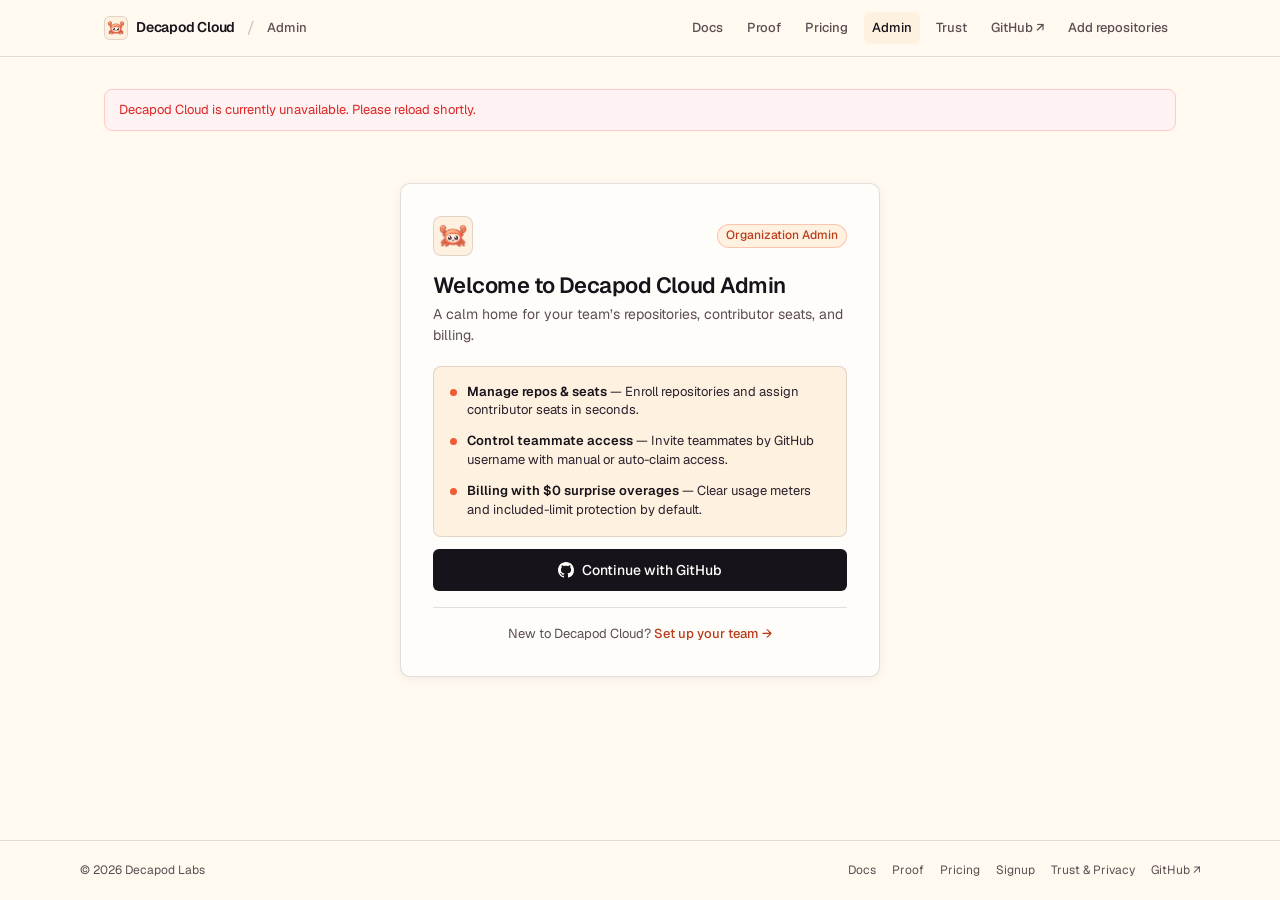
==== commit eb96230e: "chore(cloud): layer Propodus 20261127-uplift Cloud bundle (7e4aba65)" ====
--- a/admin/index.html
+++ b/admin/index.html
@@ -7,14 +7,14 @@
 <meta name="robots" content="noindex,nofollow">
 <meta name="referrer" content="no-referrer">
 <meta name="decapod-flow-contract" content="1">
-<meta name="decapod-asset-release" content="20261126-brand">
+<meta name="decapod-asset-release" content="20261127-uplift">
 <meta name="description" content="Manage your Decapod Cloud organization: repositories, contributor seats, team members, billing, usage thresholds, and device security.">
 <link rel="canonical" href="https://decapodlabs.ai/admin/">
 <link rel="icon" type="image/png" href="/assets/favicon.png">
-<link rel="stylesheet" href="/shared/commercial-ui.css?v=20261126-brand">
-<link rel="stylesheet" href="/admin/admin.css?v=20261126-brand">
-<script src="/cloud-flow.js?v=20261126-brand" defer></script>
-<script src="/admin/admin.js?v=20261126-brand" defer></script>
+<link rel="stylesheet" href="/shared/commercial-ui.css?v=20261127-uplift">
+<link rel="stylesheet" href="/admin/admin.css?v=20261127-uplift">
+<script src="/cloud-flow.js?v=20261127-uplift" defer></script>
+<script src="/admin/admin.js?v=20261127-uplift" defer></script>
 <title>Organization Admin — Decapod Cloud</title>
 </head>
 <body class="ds-body admin-page">
@@ -35,7 +35,12 @@
       </div>
     </div>
     <div class="ds-header-right">
-      <a class="ds-nav-link" href="/pricing">Pricing</a>
+      <a class="ds-nav-link" href="https://decapodlabs.ai/decapod/">Docs</a>
+      <a class="ds-nav-link" href="/proof.html">Proof</a>
+      <a class="ds-nav-link" href="/pricing/index.html">Pricing</a>
+      <a class="ds-nav-link" href="/admin/index.html" aria-current="page">Admin</a>
+      <a class="ds-nav-link" href="/trust/index.html">Trust</a>
+      <a class="ds-nav-link" href="https://github.com/DecapodLabs/decapod" target="_blank" rel="noopener noreferrer">GitHub ↗</a>
       <a class="ds-nav-link" id="add-repo-link" href="/signup">Add repositories</a>
       <div class="admin-topbar-account" id="admin-account-bar" hidden>
         <div class="admin-identity-pill">
@@ -181,10 +186,18 @@
             <p class="kpi-meta" id="overview-repos-meta">Activated &amp; reserved slots</p>
           </article>
           <article class="ds-card ds-card-compact kpi-card">
-            <span class="kpi-label">Health</span>
-            <strong class="kpi-value" id="overview-usage-value">—</strong>
-            <p class="kpi-meta" id="overview-usage-meta">Included monthly capacity</p>
-          </article>
+            <span class="kpi-label">Usage health</span>
+            <strong class="kpi-value is-muted" id="overview-usage-value">Checking…</strong>
+            <p class="kpi-meta" id="overview-usage-meta">Verifying included capacity metrics</p>
+          </article>
+        </div>
+
+        <div class="ds-banner" id="overview-empty-guidance" role="status" hidden>
+          <div>
+            <strong id="overview-empty-guidance-title"></strong>
+            <span id="overview-empty-guidance-note" style="margin-left:8px"></span>
+          </div>
+          <a class="ds-btn ds-btn-secondary ds-btn-sm" id="overview-empty-guidance-link" href="/signup" hidden>Configure capacity</a>
         </div>
 
         <section class="admin-quick-actions" aria-label="Quick actions">
@@ -464,10 +477,16 @@
         <article class="ds-card">
           <div class="section-head-row">
             <div>
-              <h2 class="ds-section-title">Usage &amp; included capacity</h2>
+              <div class="admin-title-badge-row">
+                <h2 class="ds-section-title">Usage &amp; included capacity</h2>
+                <span class="ds-badge" id="admin-usage-state-badge">Checking metrics…</span>
+              </div>
               <p class="ds-subtitle">Monthly utilization across your included capacity pools. Alerts notify early without automatic charges.</p>
             </div>
-            <div class="ds-badge ds-badge-success"><span class="ds-dot" aria-hidden="true"></span> $0 surprise overages — disabled by default</div>
+            <div class="admin-actions" style="margin-top:0">
+              <span class="ds-badge ds-badge-success"><span class="ds-dot" aria-hidden="true"></span> $0 surprise overages — disabled by default</span>
+              <button type="button" class="ds-btn ds-btn-secondary ds-btn-sm" id="admin-usage-refresh-btn">Refresh usage</button>
+            </div>
           </div>
 
           <div class="ds-card-subtle" style="margin-top:14px">
@@ -479,6 +498,7 @@
             <p class="ds-hint" id="admin-overage-save-status" role="status"></p>
           </div>
 
+          <p class="ds-empty" id="admin-usage-empty-note" hidden style="margin-top:14px">Checking usage metrics…</p>
           <div class="admin-resource-grid" id="admin-resource-cards" style="margin-top:16px"></div>
         </article>
 
@@ -623,10 +643,12 @@
   <div class="ds-footer-inner">
     <span>© 2026 Decapod Labs</span>
     <div class="ds-footer-links">
-      <a href="/pricing">Pricing</a>
-      <a href="/signup">Signup</a>
+      <a href="https://decapodlabs.ai/decapod/">Docs</a>
+      <a href="/proof.html">Proof</a>
+      <a href="/pricing/index.html">Pricing</a>
+      <a href="/signup/index.html">Signup</a>
       <a href="/trust/index.html">Trust &amp; Privacy</a>
-      <a href="https://github.com/DecapodLabs/decapod" target="_blank" rel="noopener noreferrer">GitHub</a>
+      <a href="https://github.com/DecapodLabs/decapod" target="_blank" rel="noopener noreferrer">GitHub ↗</a>
     </div>
   </div>
 </footer>
--- a/shared/commercial-ui.css
+++ b/shared/commercial-ui.css
@@ -1,5 +1,5 @@
 /*!
- * Decapod Cloud Commercial Design System (20261126-brand)
+ * Decapod Cloud Commercial Design System (20261127-uplift)
  * Self-hosted Geist Sans & Geist Mono fonts under SIL Open Font License 1.1
  * (see /assets/fonts/OFL-LICENSE.txt). Zero external font CDNs or analytics.
  */
@@ -109,13 +109,22 @@
   background: var(--ds-bg);
   color: var(--ds-fg);
   font-family: var(--ds-font-sans);
-  font-size: 14px;
-  line-height: 1.5;
+  font-size: 16px;
+  line-height: 1.55;
   -webkit-font-smoothing: antialiased;
   -moz-osx-font-smoothing: grayscale;
   display: flex;
   flex-direction: column;
   overflow-x: clip;
+}
+
+@media (prefers-reduced-motion: reduce) {
+  *, *::before, *::after {
+    animation-duration: 0.01ms !important;
+    animation-iteration-count: 1 !important;
+    transition-duration: 0.01ms !important;
+    scroll-behavior: auto !important;
+  }
 }
 
 [hidden] {
--- a/admin/admin.css
+++ b/admin/admin.css
@@ -1,4 +1,4 @@
-/* Decapod Cloud Organization Admin Shell (20261126-brand) */
+/* Decapod Cloud Organization Admin Shell (20261127-uplift) */
 
 .admin-shell {
   display: grid;
@@ -279,6 +279,22 @@
   color: var(--ds-fg);
 }
 
+.kpi-value.is-healthy {
+  color: var(--ds-success);
+}
+
+.kpi-value.is-warning {
+  color: var(--ds-warning);
+}
+
+.kpi-value.is-danger {
+  color: var(--ds-danger);
+}
+
+.kpi-value.is-muted {
+  color: var(--ds-fg-muted);
+}
+
 .kpi-meta {
   margin: 0;
   font-size: 12px;
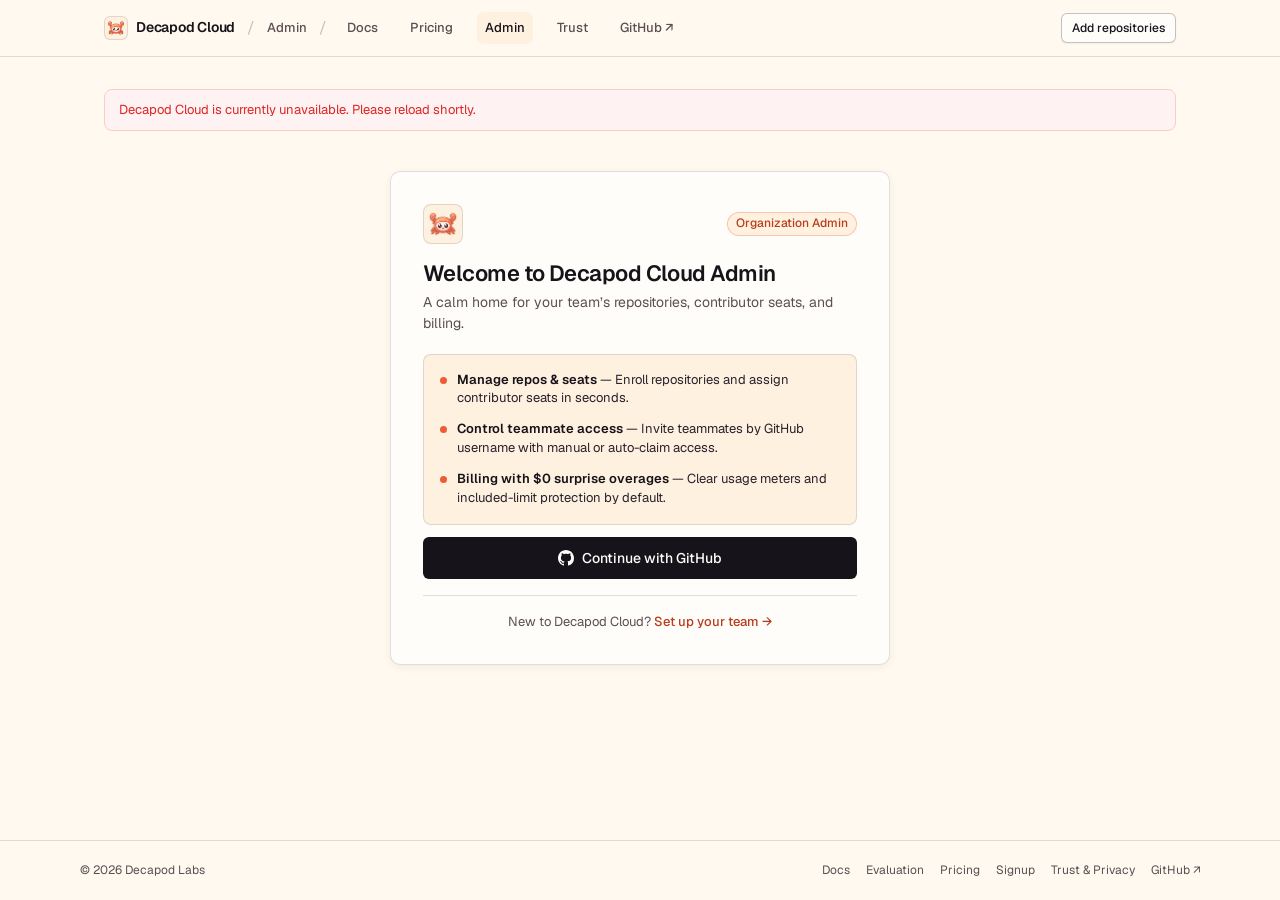
==== commit 693cceb5: "chore(cloud): ingest Propodus 20261128-ia web bundle (364d8a2f)" ====
--- a/admin/index.html
+++ b/admin/index.html
@@ -7,14 +7,14 @@
 <meta name="robots" content="noindex,nofollow">
 <meta name="referrer" content="no-referrer">
 <meta name="decapod-flow-contract" content="1">
-<meta name="decapod-asset-release" content="20261127-uplift">
+<meta name="decapod-asset-release" content="20261128-ia">
 <meta name="description" content="Manage your Decapod Cloud organization: repositories, contributor seats, team members, billing, usage thresholds, and device security.">
 <link rel="canonical" href="https://decapodlabs.ai/admin/">
 <link rel="icon" type="image/png" href="/assets/favicon.png">
-<link rel="stylesheet" href="/shared/commercial-ui.css?v=20261127-uplift">
-<link rel="stylesheet" href="/admin/admin.css?v=20261127-uplift">
-<script src="/cloud-flow.js?v=20261127-uplift" defer></script>
-<script src="/admin/admin.js?v=20261127-uplift" defer></script>
+<link rel="stylesheet" href="/shared/commercial-ui.css?v=20261128-ia">
+<link rel="stylesheet" href="/admin/admin.css?v=20261128-ia">
+<script src="/cloud-flow.js?v=20261128-ia" defer></script>
+<script src="/admin/admin.js?v=20261128-ia" defer></script>
 <title>Organization Admin — Decapod Cloud</title>
 </head>
 <body class="ds-body admin-page">
@@ -29,25 +29,29 @@
       </a>
       <span class="ds-header-sep" aria-hidden="true">/</span>
       <span class="admin-nav-label">Admin</span>
+      <span class="ds-header-sep" aria-hidden="true">/</span>
+      <nav class="ds-header-nav" aria-label="Primary navigation">
+        <a class="ds-nav-link" href="https://decapodlabs.ai/decapod/">Docs</a>
+        <a class="ds-nav-link" href="/pricing/index.html">Pricing</a>
+        <a class="ds-nav-link" href="/admin/index.html" aria-current="page">Admin</a>
+        <a class="ds-nav-link" href="/trust/index.html">Trust</a>
+        <a class="ds-nav-link" href="https://github.com/DecapodLabs/decapod" target="_blank" rel="noopener noreferrer">GitHub ↗</a>
+      </nav>
       <div class="admin-org-switcher" id="admin-org-switcher-wrap" hidden>
         <label class="sr-only" for="admin-org-select">Switch organization</label>
         <select id="admin-org-select" class="ds-select admin-org-select" aria-label="Select organization"></select>
       </div>
     </div>
     <div class="ds-header-right">
-      <a class="ds-nav-link" href="https://decapodlabs.ai/decapod/">Docs</a>
-      <a class="ds-nav-link" href="/proof.html">Proof</a>
-      <a class="ds-nav-link" href="/pricing/index.html">Pricing</a>
-      <a class="ds-nav-link" href="/admin/index.html" aria-current="page">Admin</a>
-      <a class="ds-nav-link" href="/trust/index.html">Trust</a>
-      <a class="ds-nav-link" href="https://github.com/DecapodLabs/decapod" target="_blank" rel="noopener noreferrer">GitHub ↗</a>
-      <a class="ds-nav-link" id="add-repo-link" href="/signup">Add repositories</a>
-      <div class="admin-topbar-account" id="admin-account-bar" hidden>
-        <div class="admin-identity-pill">
-          <span class="ds-dot" style="color:var(--ds-success)" aria-hidden="true"></span>
-          <span id="admin-account-summary">GitHub</span>
-        </div>
-        <button type="button" class="ds-link-btn" id="admin-sign-out-btn">Sign out</button>
+      <div class="ds-header-actions">
+        <a class="ds-btn ds-btn-secondary ds-btn-sm" id="add-repo-link" href="/signup">Add repositories</a>
+        <div class="admin-topbar-account" id="admin-account-bar" hidden>
+          <div class="admin-identity-pill">
+            <span class="ds-dot" style="color:var(--ds-success)" aria-hidden="true"></span>
+            <span id="admin-account-summary">GitHub</span>
+          </div>
+          <button type="button" class="ds-link-btn" id="admin-sign-out-btn">Sign out</button>
+        </div>
       </div>
     </div>
   </div>
@@ -644,7 +648,7 @@
     <span>© 2026 Decapod Labs</span>
     <div class="ds-footer-links">
       <a href="https://decapodlabs.ai/decapod/">Docs</a>
-      <a href="/proof.html">Proof</a>
+      <a href="/proof.html">Evaluation</a>
       <a href="/pricing/index.html">Pricing</a>
       <a href="/signup/index.html">Signup</a>
       <a href="/trust/index.html">Trust &amp; Privacy</a>
--- a/shared/commercial-ui.css
+++ b/shared/commercial-ui.css
@@ -1,5 +1,5 @@
 /*!
- * Decapod Cloud Commercial Design System (20261127-uplift)
+ * Decapod Cloud Commercial Design System (20261128-ia)
  * Self-hosted Geist Sans & Geist Mono fonts under SIL Open Font License 1.1
  * (see /assets/fonts/OFL-LICENSE.txt). Zero external font CDNs or analytics.
  */
@@ -242,7 +242,8 @@
   gap: var(--ds-space-4);
 }
 
-.ds-header-right {
+.ds-header-right,
+.ds-header-actions {
   display: flex;
   align-items: center;
   gap: var(--ds-space-2);
--- a/admin/admin.css
+++ b/admin/admin.css
@@ -1,4 +1,4 @@
-/* Decapod Cloud Organization Admin Shell (20261127-uplift) */
+/* Decapod Cloud Organization Admin Shell (20261128-ia) */
 
 .admin-shell {
   display: grid;
@@ -57,10 +57,10 @@
 
 /* Welcoming Unauthenticated Gate */
 .admin-auth-card {
-  max-width: 480px;
+  max-width: 500px;
   width: 100%;
-  margin: var(--ds-space-8) auto 0;
-  padding: var(--ds-space-8);
+  margin: var(--ds-space-5) auto 0;
+  padding: var(--ds-space-7, var(--ds-space-8));
   box-shadow: var(--ds-shadow-sm);
 }
 
@@ -164,7 +164,7 @@
 /* Warm Organization Header */
 .admin-org-header {
   display: flex;
-  align-items: flex-end;
+  align-items: center;
   justify-content: space-between;
   gap: var(--ds-space-4);
   flex-wrap: wrap;
@@ -187,8 +187,8 @@
 .admin-tabs {
   display: flex;
   align-items: center;
-  gap: 4px;
-  padding: 4px;
+  gap: 6px;
+  padding: 5px;
   background: var(--ds-bg-subtle);
   border: 1px solid var(--ds-border);
   border-radius: var(--ds-radius-lg);
